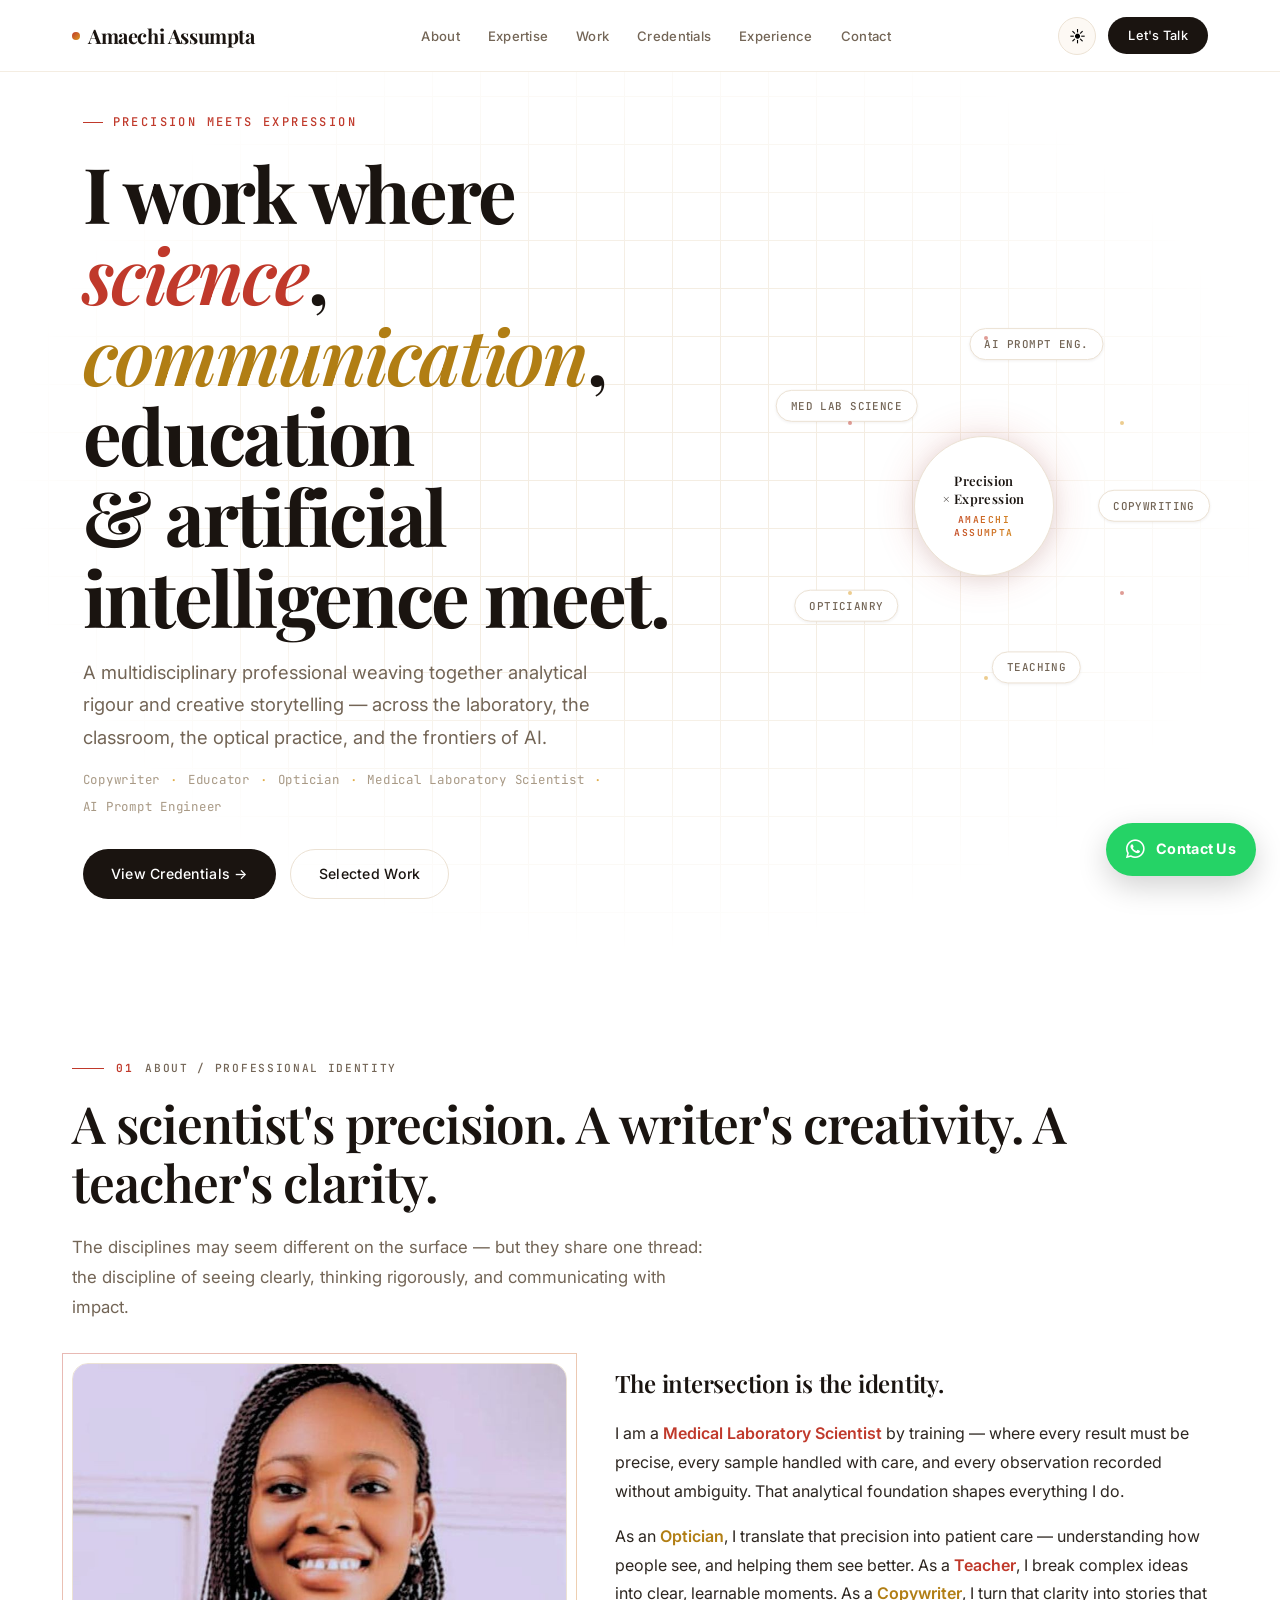
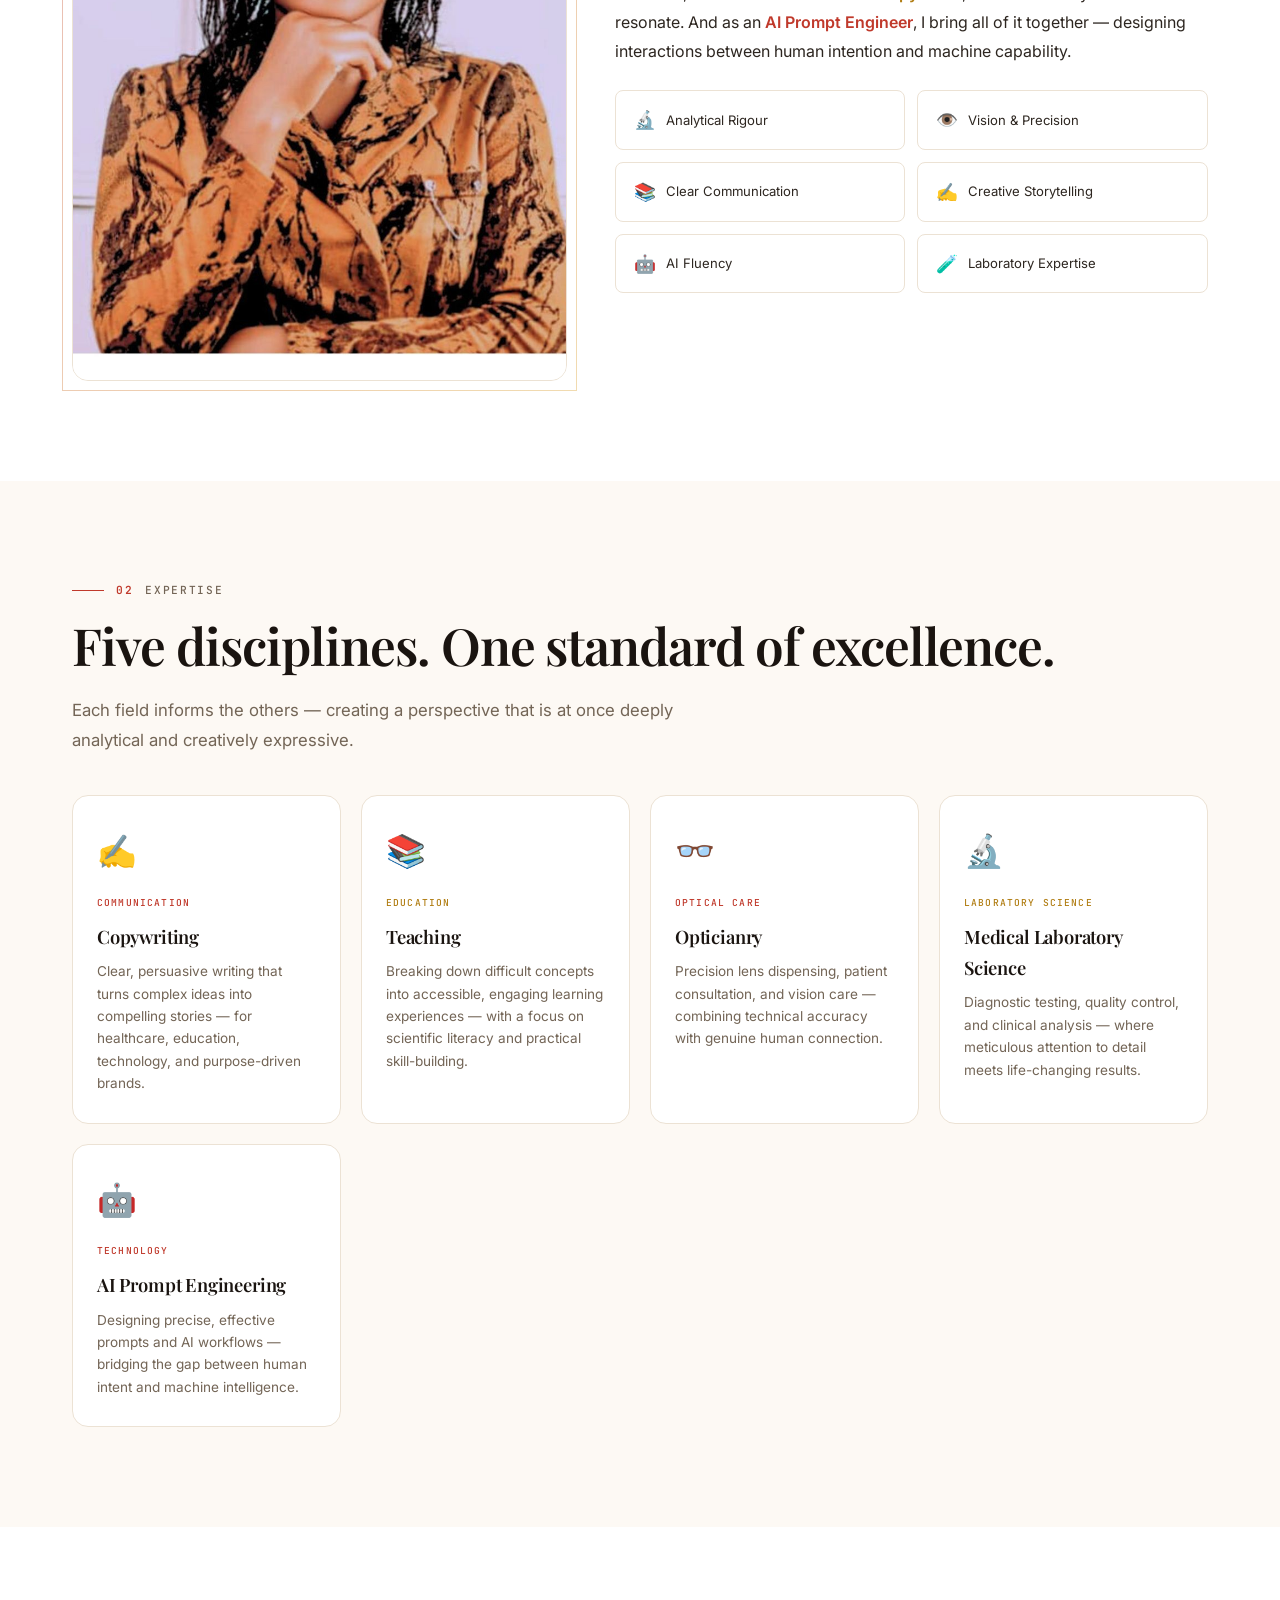
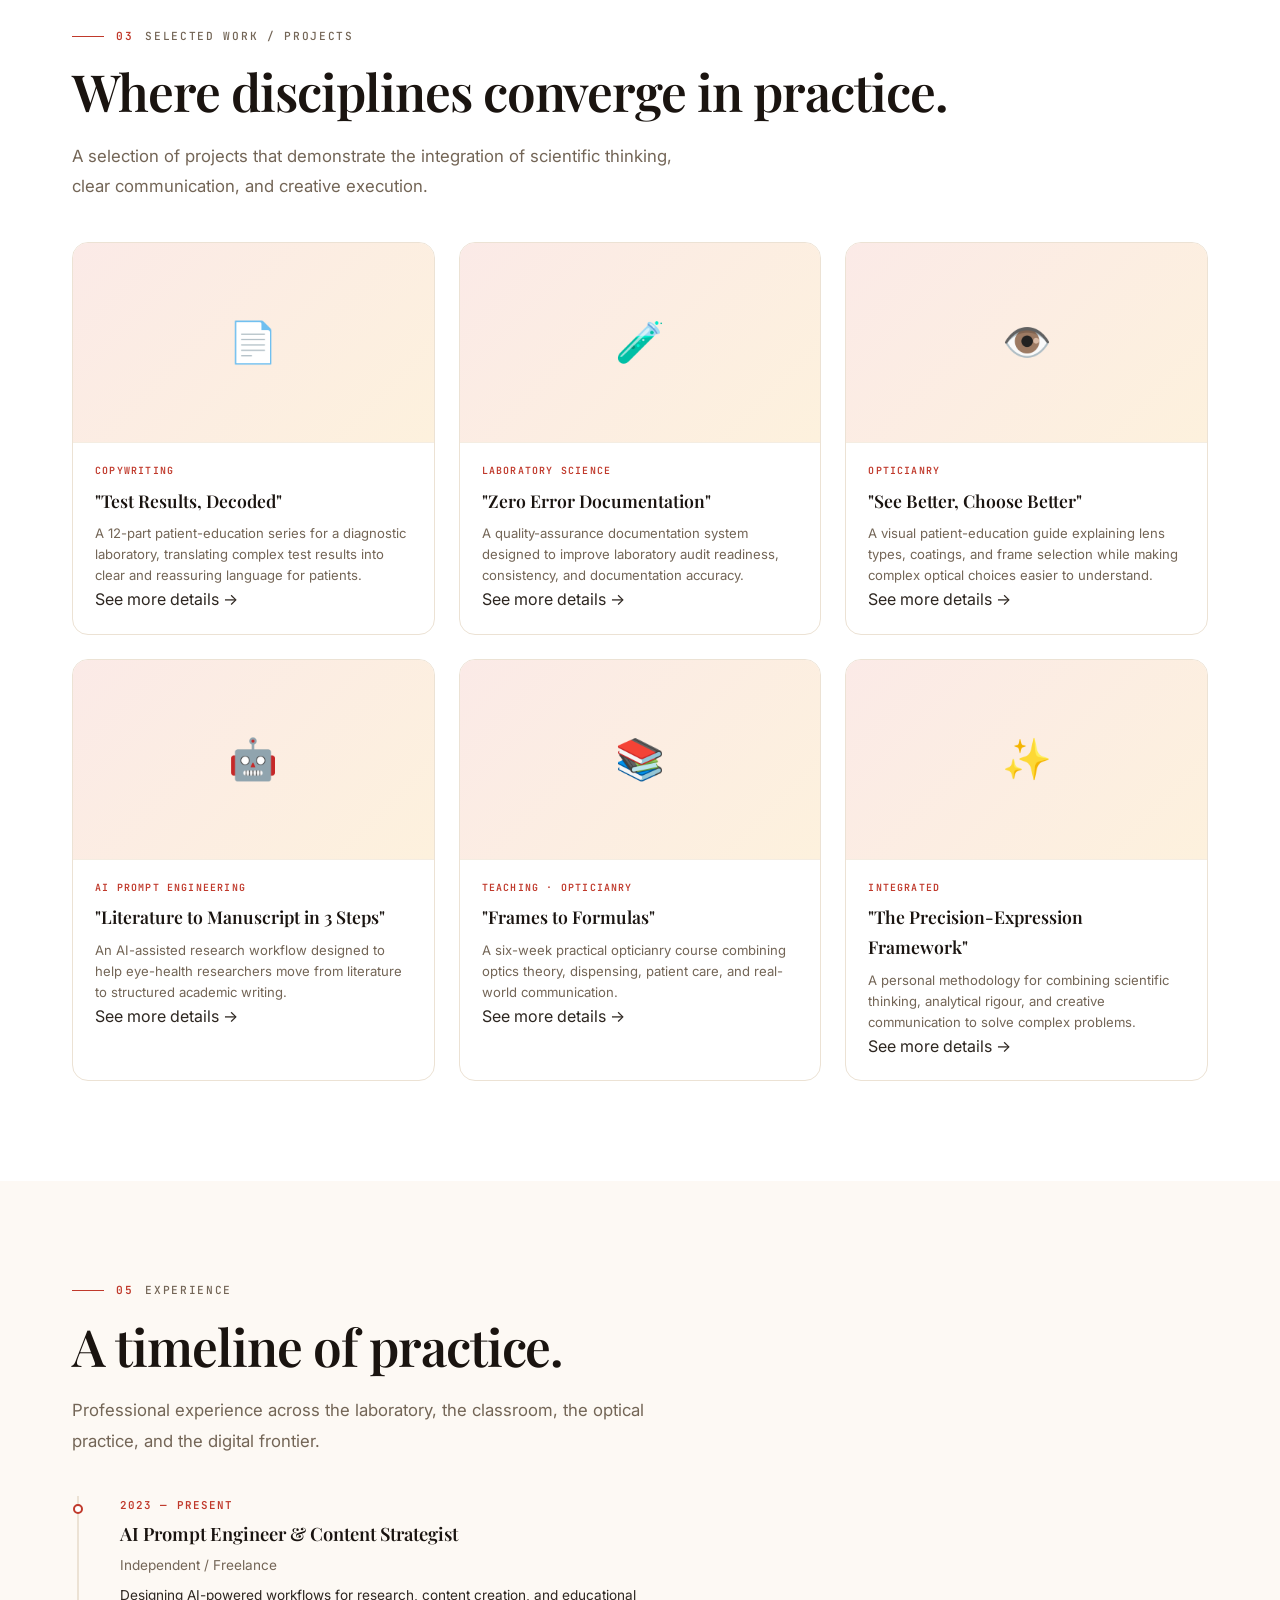
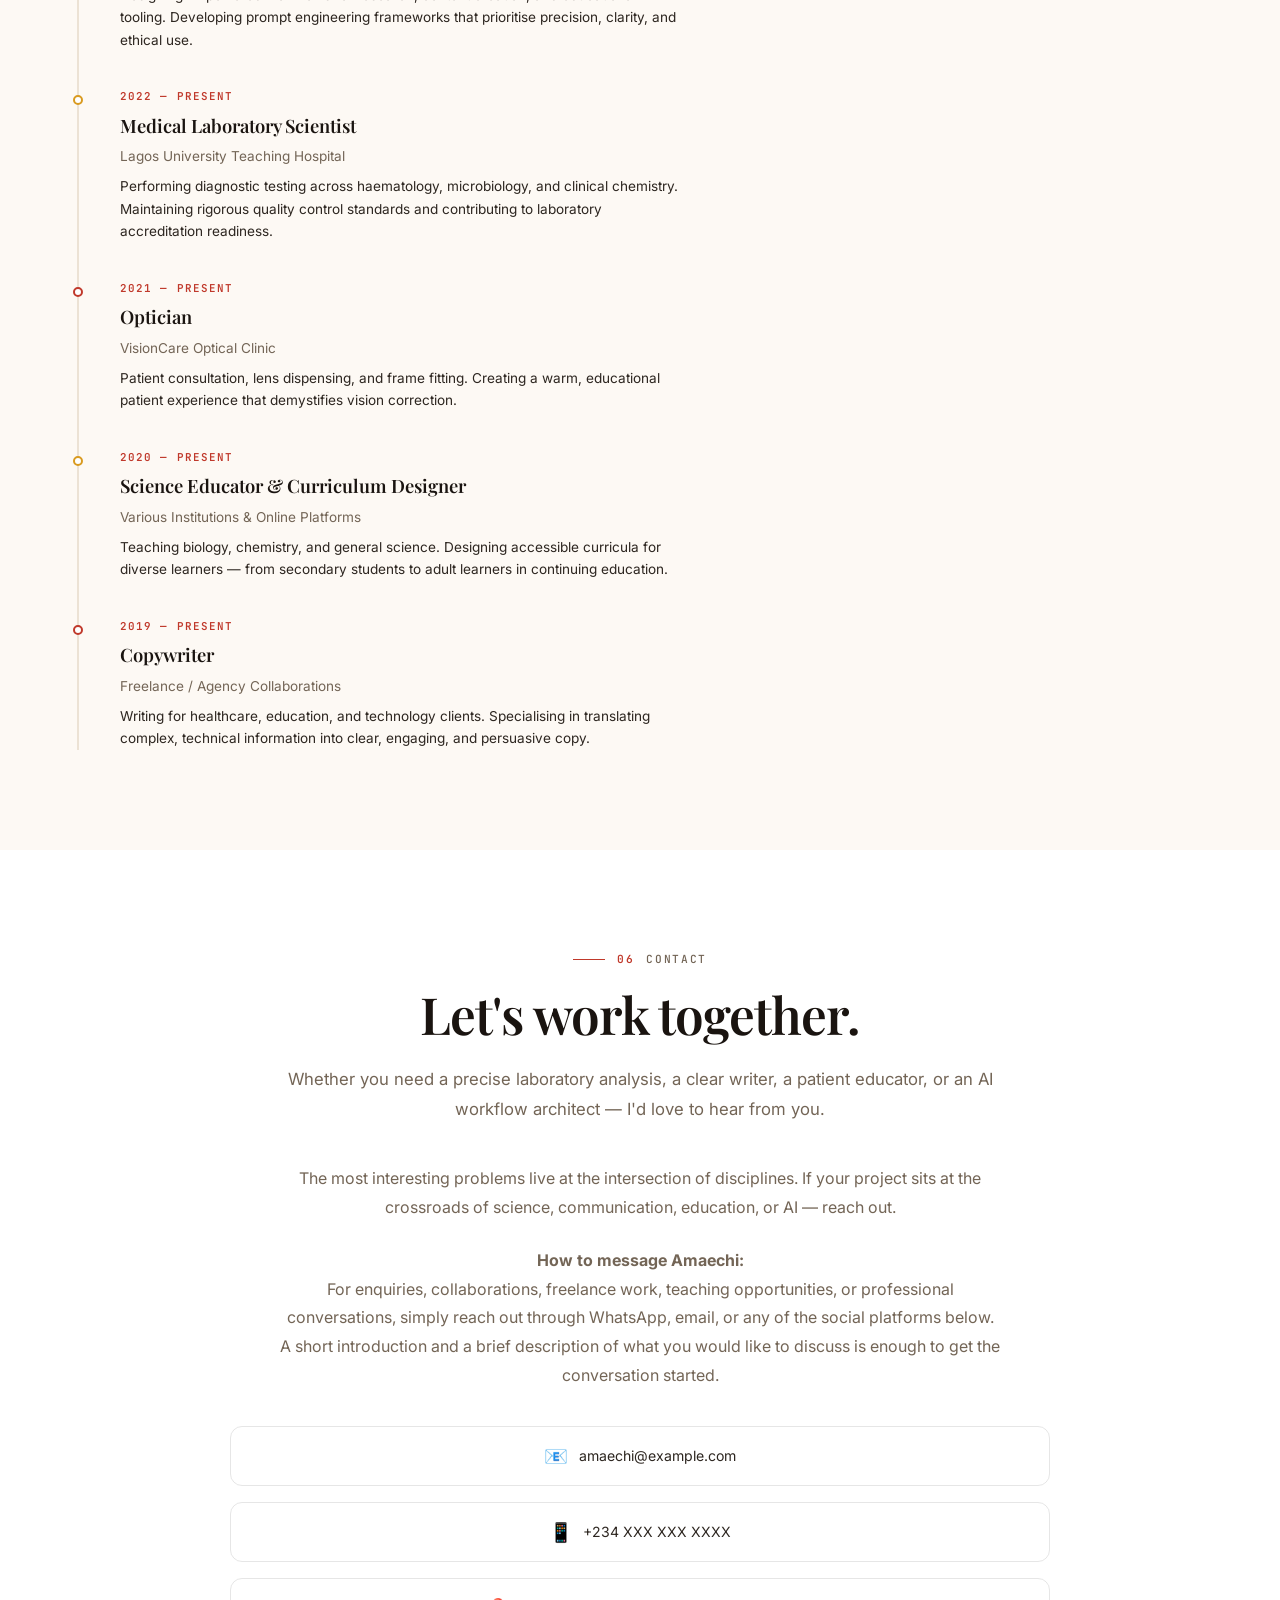
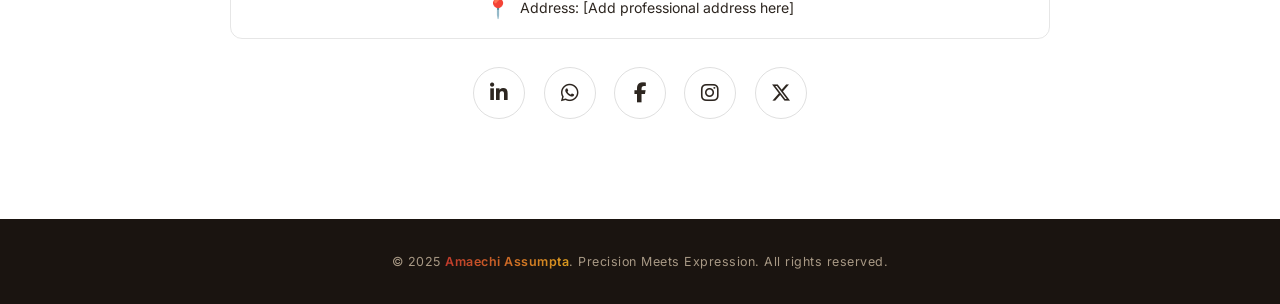
==== index.html @ 1e81d40c "Edited comit" ====
<!DOCTYPE html>
<html lang="en">

<head>
    <meta charset="UTF-8" />
    <meta name="viewport" content="width=device-width, initial-scale=1.0" />
    <title>Amaechi Assumpta — Precision Meets Expression</title>
    <meta name="description"
        content="Portfolio of Amaechi Assumpta — Copywriter, Educator, Optician, Medical Laboratory Scientist, and AI Prompt Engineer." />
    <meta name="theme-color" content="#C0392B" />

    <!-- Open Graph -->
    <meta property="og:title" content="Amaechi Assumpta — Precision Meets Expression" />
    <meta property="og:description"
        content="Copywriter · Educator · Optician · Medical Laboratory Scientist · AI Prompt Engineer" />
    <meta property="og:type" content="website" />

    <link rel="icon" href="assets/icons/favicon.svg" type="image/svg+xml" />

    <!-- Google Fonts -->
    <link rel="preconnect" href="https://fonts.googleapis.com" />
    <link rel="preconnect" href="https://fonts.gstatic.com" crossorigin />
    <link
        href="https://fonts.googleapis.com/css2?family=Playfair+Display:ital,wght@0,400;0,600;0,700;1,400;1,600&family=Inter:wght@300;400;500;600;700&family=JetBrains+Mono:wght@400;500;600&display=swap"
        rel="stylesheet" />

    <!-- Font Awesome — Social Media Icons -->
    <link rel="stylesheet" href="https://cdnjs.cloudflare.com/ajax/libs/font-awesome/6.5.2/css/all.min.css" />

    <!-- Styles -->
    <link rel="stylesheet" href="css/style.css" />
    <link rel="stylesheet" href="css/responsive.css" />
    <link rel="stylesheet" href="css/animation.css" />
    <link rel="stylesheet" href="css/contact.css" />

    <!-- Inline theme-init script: runs before paint to avoid flash of wrong theme -->
    <script>
        (function () {
            const stored = localStorage.getItem('theme');
            const systemDark = window.matchMedia('(prefers-color-scheme: dark)').matches;
            const theme = stored || (systemDark ? 'dark' : 'light');
            document.documentElement.setAttribute('data-theme', theme);
        })();
    </script>
</head>

<body>

    <!-- ==========================================
    NAVIGATION
    ========================================== -->
    <nav class="nav" id="navbar" role="navigation" aria-label="Main navigation">
        <div class="nav-inner">
            <a href="#home" class="nav-logo">
                <span class="logo-dot"></span>
                Amaechi Assumpta
            </a>
            <ul class="nav-links" id="navLinks">
                <li><a href="#about">About</a></li>
                <li><a href="#expertise">Expertise</a></li>
                <li><a href="#work">Work</a></li>
                <li><a href="#credentials">Credentials</a></li>
                <li><a href="#experience">Experience</a></li>
                <li><a href="#contact">Contact</a></li>
            </ul>

            <div class="nav-right">
                <button class="theme-toggle" id="themeToggle" aria-label="Toggle light/dark theme" title="Toggle theme">
                    <span class="theme-icon theme-icon-sun">☀️</span>
                    <span class="theme-icon theme-icon-moon">🌙</span>
                </button>
                <a href="#contact" class="nav-cta">Let's Talk</a>
                <button class="nav-toggle" id="navToggle" aria-label="Toggle navigation menu">
                    <span></span><span></span><span></span>
                </button>
            </div>
        </div>
    </nav>

    <!-- ==========================================
    HERO — Orbital Identity
    ========================================== -->
    <header class="hero" id="home">
        <div class="container">
            <div class="hero-inner">
                <div class="hero-text">
                    <div class="hero-tag">Precision Meets Expression</div>
                    <h1 class="hero-title">
                        I work where <span class="em em-red">science</span>,<br />
                        <span class="em em-gold">communication</span>, education<br />
                        &amp; artificial intelligence meet.
                    </h1>
                    <p class="hero-subtitle">
                        A multidisciplinary professional weaving together analytical rigour
                        and creative storytelling — across the laboratory, the classroom,
                        the optical practice, and the frontiers of AI.
                    </p>
                    <div class="hero-disciplines-line">
                        Copywriter <span class="sep">·</span>
                        Educator <span class="sep">·</span>
                        Optician <span class="sep">·</span>
                        Medical Laboratory Scientist <span class="sep">·</span>
                        AI Prompt Engineer
                    </div>
                    <div class="hero-buttons">
                        <a href="#credentials" class="btn btn-primary">View Credentials →</a>
                        <a href="#work" class="btn btn-secondary">Selected Work</a>
                    </div>
                </div>

                <!-- Orbital Animation -->
                <div class="hero-orbital" aria-hidden="true">
                    <div class="orbital-container">
                        <div class="orbital-center">
                            <div>
                                Precision<br />× Expression
                                <small>Amaechi Assumpta</small>
                            </div>
                        </div>

                        <div class="orbital-ring">
                            <span class="orbital-item" data-angle="0">Copywriting</span>
                            <span class="orbital-item" data-angle="72">Teaching</span>
                            <span class="orbital-item" data-angle="144">Opticianry</span>
                            <span class="orbital-item" data-angle="216">Med Lab Science</span>
                            <span class="orbital-item" data-angle="288">AI Prompt Eng.</span>
                        </div>

                        <div class="orbital-dots">
                            <span class="orbital-dot" style="top: 0%; left: 50%;"></span>
                            <span class="orbital-dot dot-gold"
                                style="top: 25%; left: 90%; animation-delay: 0.5s;"></span>
                            <span class="orbital-dot" style="top: 75%; left: 90%; animation-delay: 1s;"></span>
                            <span class="orbital-dot dot-gold"
                                style="top: 100%; left: 50%; animation-delay: 1.5s;"></span>
                            <span class="orbital-dot" style="top: 25%; left: 10%; animation-delay: 2s;"></span>
                            <span class="orbital-dot dot-gold"
                                style="top: 75%; left: 10%; animation-delay: 2.5s;"></span>
                        </div>
                    </div>
                </div>
            </div>
        </div>
    </header>

    <!-- ==========================================
    ABOUT
    ========================================== -->
    <section id="about">
        <div class="container">
            <div class="section-label reveal"><span>01</span> About / Professional Identity</div>
            <h2 class="section-title reveal">A scientist's precision. A writer's creativity. A teacher's clarity.</h2>
            <p class="section-subtitle reveal">
                The disciplines may seem different on the surface — but they share one thread:
                the discipline of seeing clearly, thinking rigorously, and communicating
                with impact.
            </p>

            <div class="about-grid">
                <div class="about-visual reveal">
                    <div class="accent-border"></div>
                    <div class="photo-placeholder">
                        <img src="assets/images/AAKc.jpeg" alt="Portrait of Amaechi Assumpta"
                            onerror="this.style.display='none'; this.parentElement.classList.add('no-photo');" />
                    </div>
                </div>
                <div class="about-text reveal reveal-delay-1">
                    <h3>The intersection is the identity.</h3>
                    <p>
                        I am a <span class="highlight highlight-red">Medical Laboratory Scientist</span> by training —
                        where every result must be precise, every sample handled with care,
                        and every observation recorded without ambiguity. That analytical
                        foundation shapes everything I do.
                    </p>
                    <p>
                        As an <span class="highlight highlight-gold">Optician</span>, I translate that precision into
                        patient care — understanding how people see, and helping them see better.
                        As a <span class="highlight highlight-red">Teacher</span>, I break complex ideas into
                        clear, learnable moments. As a <span class="highlight highlight-gold">Copywriter</span>,
                        I turn that clarity into stories that resonate. And as an
                        <span class="highlight highlight-red">AI Prompt Engineer</span>, I bring all of it
                        together — designing interactions between human intention and
                        machine capability.
                    </p>
                    <div class="about-traits">
                        <div class="trait"><span class="trait-icon">🔬</span> Analytical Rigour</div>
                        <div class="trait"><span class="trait-icon">👁️</span> Vision &amp; Precision</div>
                        <div class="trait"><span class="trait-icon">📚</span> Clear Communication</div>
                        <div class="trait"><span class="trait-icon">✍️</span> Creative Storytelling</div>
                        <div class="trait"><span class="trait-icon">🤖</span> AI Fluency</div>
                        <div class="trait"><span class="trait-icon">🧪</span> Laboratory Expertise</div>
                    </div>
                </div>
            </div>
        </div>
    </section>

    <!-- ==========================================
    EXPERTISE
    ========================================== -->
    <section id="expertise">
        <div class="container">
            <div class="section-label reveal"><span>02</span> Expertise</div>
            <h2 class="section-title reveal">Five disciplines. One standard of excellence.</h2>
            <p class="section-subtitle reveal">
                Each field informs the others — creating a perspective that is at once
                deeply analytical and creatively expressive.
            </p>

            <div class="expertise-grid">
                <div class="expertise-card card-accent-red reveal">
                    <span class="card-icon">✍️</span>
                    <span class="card-tag">Communication</span>
                    <h4>Copywriting</h4>
                    <p>Clear, persuasive writing that turns complex ideas into compelling stories — for healthcare,
                        education, technology, and purpose-driven brands.</p>
                </div>
                <div class="expertise-card card-accent-gold reveal reveal-delay-1">
                    <span class="card-icon">📚</span>
                    <span class="card-tag">Education</span>
                    <h4>Teaching</h4>
                    <p>Breaking down difficult concepts into accessible, engaging learning experiences — with a focus on
                        scientific literacy and practical skill-building.</p>
                </div>
                <div class="expertise-card card-accent-red reveal reveal-delay-2">
                    <span class="card-icon">👓</span>
                    <span class="card-tag">Optical Care</span>
                    <h4>Opticianry</h4>
                    <p>Precision lens dispensing, patient consultation, and vision care — combining technical accuracy
                        with genuine human connection.</p>
                </div>
                <div class="expertise-card card-accent-gold reveal reveal-delay-3">
                    <span class="card-icon">🔬</span>
                    <span class="card-tag">Laboratory Science</span>
                    <h4>Medical Laboratory Science</h4>
                    <p>Diagnostic testing, quality control, and clinical analysis — where meticulous attention to detail
                        meets life-changing results.</p>
                </div>
                <div class="expertise-card card-accent-red reveal reveal-delay-4">
                    <span class="card-icon">🤖</span>
                    <span class="card-tag">Technology</span>
                    <h4>AI Prompt Engineering</h4>
                    <p>Designing precise, effective prompts and AI workflows — bridging the gap between human intent and
                        machine intelligence.</p>
                </div>
            </div>
        </div>
    </section>
    <!-- ==========================================
     SELECTED WORK
========================================== -->
    <section id="work">
        <div class="container">

            <div class="section-label reveal">
                <span>03</span> Selected Work / Projects
            </div>

            <h2 class="section-title reveal">
                Where disciplines converge in practice.
            </h2>

            <p class="section-subtitle reveal">
                A selection of projects that demonstrate the integration of scientific
                thinking, clear communication, and creative execution.
            </p>


            <div class="work-grid">


                <!-- ==========================================
                 PROJECT 1
                 =========================================== -->
                 <div class="work-card reveal">
                    <a href="project-details.html#test-results">

                    <div class="work-image">📄</div>

                    <div class="work-body">

                        <span class="work-category">
                            Copywriting
                        </span>

                        <h4>
                            "Test Results, Decoded"
                        </h4>

                        <p>
                            A 12-part patient-education series for a diagnostic
                            laboratory, translating complex test results into
                            clear and reassuring language for patients.
                        </p>

                            See more details →
                        </div>
                    </a>
                </div>


                <!-- ==========================================
                PROJECT 2
                =========================================== -->
                <div class="work-card reveal reveal-delay-1">
                    <a href="project-details.html#zero-error">
                    <div class="work-image">🧪</div>
                    <div class="work-body">
                        <span class="work-category">
                            Laboratory Science
                        </span>
                        <h4>
                            "Zero Error Documentation"
                        </h4>
                        <p>
                            A quality-assurance documentation system designed
                            to improve laboratory audit readiness, consistency,
                            and documentation accuracy.
                        </p>
                            See more details →
                        </div>
                    </a>
                </div>
                <!-- ==========================================
                 PROJECT 3
            =========================================== -->
            <div class="work-card reveal reveal-delay-2">
                    <a href="project-details.html#see-better">
                    <div class="work-image">👁️</div>
                    <div class="work-body">
                        <span class="work-category">
                            Opticianry
                        </span>
                        <h4>
                            "See Better, Choose Better"
                        </h4>
                        <p>
                            A visual patient-education guide explaining lens
                            types, coatings, and frame selection while making
                            complex optical choices easier to understand.
                        </p>
                            See more details →
                        </div>
                    </a>
                </div>
                <!-- ==========================================
                PROJECT 4
                =========================================== -->
                <div class="work-card reveal reveal-delay-3">
                    <a href="project-details.html#literature">
                    <div class="work-image">🤖</div>
                    <div class="work-body">
                        <span class="work-category">
                            AI Prompt Engineering
                        </span>
                        <h4>
                            "Literature to Manuscript in 3 Steps"
                        </h4>
                        <p>
                            An AI-assisted research workflow designed to help
                            eye-health researchers move from literature to
                            structured academic writing.
                        </p>
                            See more details →    
                        </div>
                    </a>
                </div>
                <!-- ==========================================
                 PROJECT 5
            =========================================== -->
                <div class="work-card reveal reveal-delay-4">
                    <a href="project-details.html#frames-to-formulas">
                    <div class="work-image">📚</div>
                    <div class="work-body">
                        <span class="work-category">
                            Teaching · Opticianry
                        </span>
                        <h4>
                            "Frames to Formulas"
                        </h4>
                        <p>
                            A six-week practical opticianry course combining
                            optics theory, dispensing, patient care, and
                            real-world communication.
                        </p>
                            See more details →
                        </div>
                    </a>
                </div>
                <!-- ==========================================
                PROJECT 6
                =========================================== -->
                <div class="work-card reveal reveal-delay-4">
                    <a href="project-details.html#precision-expression">
                    <div class="work-image">✨</div>
                    <div class="work-body">
                        <span class="work-category">
                            Integrated
                        </span>
                        <h4>
                            "The Precision-Expression Framework"
                        </h4>
                        <p>
                            A personal methodology for combining scientific
                            thinking, analytical rigour, and creative
                            communication to solve complex problems.
                      
                        </p>
                            See more details →
                    </div>
                        </a>
                </div>
            </div>
        </div>
    </section>
    <!-- ==========================================
    EXPERIENCE — Timeline
    ========================================== -->
    <section id="experience">
        <div class="container">
            <div class="section-label reveal"><span>05</span> Experience</div>
            <h2 class="section-title reveal">A timeline of practice.</h2>
            <p class="section-subtitle reveal">
                Professional experience across the laboratory, the classroom, the optical
                practice, and the digital frontier.
            </p>

            <div class="timeline">
                <div class="timeline-item reveal">
                    <span class="tl-period">2023 — Present</span>
                    <h4>AI Prompt Engineer &amp; Content Strategist</h4>
                    <p class="tl-org">Independent / Freelance</p>
                    <p>Designing AI-powered workflows for research, content creation, and educational tooling.
                        Developing prompt engineering frameworks that prioritise precision, clarity, and ethical use.
                    </p>
                </div>
                <div class="timeline-item reveal reveal-delay-1">
                    <span class="tl-period">2022 — Present</span>
                    <h4>Medical Laboratory Scientist</h4>
                    <p class="tl-org">Lagos University Teaching Hospital</p>
                    <p>Performing diagnostic testing across haematology, microbiology, and clinical chemistry.
                        Maintaining rigorous quality control standards and contributing to laboratory accreditation
                        readiness.</p>
                </div>
                <div class="timeline-item reveal reveal-delay-2">
                    <span class="tl-period">2021 — Present</span>
                    <h4>Optician</h4>
                    <p class="tl-org">VisionCare Optical Clinic</p>
                    <p>Patient consultation, lens dispensing, and frame fitting. Creating a warm, educational patient
                        experience that demystifies vision correction.</p>
                </div>
                <div class="timeline-item reveal reveal-delay-3">
                    <span class="tl-period">2020 — Present</span>
                    <h4>Science Educator &amp; Curriculum Designer</h4>
                    <p class="tl-org">Various Institutions &amp; Online Platforms</p>
                    <p>Teaching biology, chemistry, and general science. Designing accessible curricula for diverse
                        learners — from secondary students to adult learners in continuing education.</p>
                </div>
                <div class="timeline-item reveal reveal-delay-4">
                    <span class="tl-period">2019 — Present</span>
                    <h4>Copywriter</h4>
                    <p class="tl-org">Freelance / Agency Collaborations</p>
                    <p>Writing for healthcare, education, and technology clients. Specialising in translating complex,
                        technical information into clear, engaging, and persuasive copy.</p>
                </div>
            </div>
        </div>
    </section>

    <!-- ==========================================
    CONTACT
    ========================================== -->
    <section id="contact">
        <div class="container">
            <div class="section-label reveal"><span>06</span> Contact</div>
            <h2 class="section-title reveal">Let's work together.</h2>
            <p class="section-subtitle reveal">
                Whether you need a precise laboratory analysis, a clear writer, a patient
                educator, or an AI workflow architect — I'd love to hear from you.
            </p>

            <div class="contact-grid">
                <div class="contact-info reveal">
                    <p>
                        The most interesting problems live at the intersection of disciplines.
                        If your project sits at the crossroads of science, communication,
                        education, or AI — reach out.
                    </p>

                    <p class="contact-message-guide">
                        <strong>How to message Amaechi:</strong><br />
                        For enquiries, collaborations, freelance work, teaching opportunities,
                        or professional conversations, simply reach out through WhatsApp,
                        email, or any of the social platforms below. A short introduction
                        and a brief description of what you would like to discuss is enough
                        to get the conversation started.
                    </p>

                    <div class="contact-methods">
                        <a class="contact-method" href="mailto:amaechi@example.com">
                            <span class="cm-icon">📧</span>
                            <span>amaechi@example.com</span>
                        </a>

                        <a class="contact-method" href="tel:+234XXXXXXXXXX">
                            <span class="cm-icon">📱</span>
                            <span>+234 XXX XXX XXXX</span>
                        </a>

                        <div class="contact-method">
                            <span class="cm-icon">📍</span>
                            <span>Address: [Add professional address here]</span>
                        </div>
                    </div>

                    <div class="social-links" aria-label="Social media links">
                        <a href="https://www.linkedin.com/in/your-linkedin-username"
                           class="social-link" target="_blank" rel="noopener noreferrer"
                           aria-label="Amaechi on LinkedIn" title="LinkedIn">
                            <i class="fa-brands fa-linkedin-in"></i>
                        </a>

                        <a href="https://wa.me/234XXXXXXXXXX"
                           class="social-link" target="_blank" rel="noopener noreferrer"
                           aria-label="Message Amaechi on WhatsApp" title="WhatsApp">
                            <i class="fa-brands fa-whatsapp"></i>
                        </a>

                        <a href="https://www.facebook.com/your-facebook-username"
                           class="social-link" target="_blank" rel="noopener noreferrer"
                           aria-label="Amaechi on Facebook" title="Facebook">
                            <i class="fa-brands fa-facebook-f"></i>
                        </a>

                        <a href="https://www.instagram.com/your-instagram-username"
                           class="social-link" target="_blank" rel="noopener noreferrer"
                           aria-label="Amaechi on Instagram" title="Instagram">
                            <i class="fa-brands fa-instagram"></i>
                        </a>

                        <a href="https://x.com/your-x-username"
                           class="social-link" target="_blank" rel="noopener noreferrer"
                           aria-label="Amaechi on X" title="X">
                            <i class="fa-brands fa-x-twitter"></i>
                        </a>
                    </div>
                </div>
            </div>
        </div>
    </section>

    <!-- ==========================================
    FOOTER
    ========================================== -->
    <footer class="footer">
        <div class="container">
            <p>© 2025 <span>Amaechi Assumpta</span>. Precision Meets Expression. All rights reserved.</p>
        </div>
    </footer>


    <!-- Fixed WhatsApp Contact Button -->
    <a href="https://wa.me/234XXXXXXXXXX"
       class="whatsapp-float"
       target="_blank"
       rel="noopener noreferrer"
       aria-label="Contact Amaechi on WhatsApp">
        <i class="fa-brands fa-whatsapp"></i>
        <span>Contact Us</span>
    </a>

    <!-- ==========================================
    CREDENTIAL MODAL
    ========================================== -->
    <div class="modal-overlay" id="credentialModal" role="dialog" aria-modal="true" aria-label="Credential viewer">
        <div class="modal">
            <button class="modal-close" id="modalClose" aria-label="Close credential viewer">✕</button>
            <div id="modalContent"></div>
        </div>
    </div>

    <!-- ==========================================
    JAVASCRIPT
    ========================================== -->
    <script src="js/navigation.js" defer></script>
    <script src="js/animation.js" defer></script>
    <script src="js/certificates.js" defer></script>
    <script src="js/main.js" defer></script>
</body>

</html>
---- css/style.css ----
/* ==========================================
   CSS VARIABLES — "Precision Meets Expression"
   Warm cream/charcoal base + terracotta red & amber gold accents
   ========================================== */
:root,
[data-theme="light"] {
    --white: #ffffff;
    --off-white: #fdf9f4;
    --charcoal: #1a1410;
    --charcoal-soft: #241d17;
    --text-body: #2d2620;
    --text-muted: #736556;
    --text-light: #a89985;

    --accent-red: #c0392b;
    --accent-red-deep: #96281f;
    --accent-red-light: #fbeae7;

    --accent-gold: #d99a1f;
    --accent-gold-deep: #b17e14;
    --accent-gold-light: #fdf1dd;

    --accent: var(--accent-red);
    --accent-deep: var(--accent-red-deep);
    --accent-light: var(--accent-red-light);
    --accent-glow: rgba(192, 57, 43, 0.18);

    --border: #ece2d4;
    --border-faint: #f4ede2;
    --glass-bg: rgba(255, 255, 255, 0.82);
    --glass-border: rgba(255, 255, 255, 0.5);

    --shadow-sm: 0 1px 3px rgba(26, 20, 16, 0.06);
    --shadow-md: 0 4px 20px rgba(26, 20, 16, 0.08);
    --shadow-lg: 0 12px 40px rgba(26, 20, 16, 0.14);
    --shadow-glow: 0 0 40px var(--accent-glow);

    --radius-sm: 8px;
    --radius-md: 16px;
    --radius-lg: 24px;

    --font-heading: 'Playfair Display', Georgia, serif;
    --font-body: 'Inter', -apple-system, BlinkMacSystemFont, sans-serif;
    --font-mono: 'JetBrains Mono', 'Courier New', monospace;

    --transition-fast: 0.2s cubic-bezier(0.25, 0.46, 0.45, 0.94);
    --transition-med: 0.4s cubic-bezier(0.25, 0.46, 0.45, 0.94);
    --transition-slow: 0.6s cubic-bezier(0.25, 0.46, 0.45, 0.94);

    --nav-height: 72px;
    --max-width: 1200px;
    --section-pad: 100px;
}

/* Dark theme — brighter/warmer accents for contrast on dark bg */
[data-theme="dark"] {
    --white: #15110d;
    --off-white: #1c1712;
    --charcoal: #f5efe4;
    --charcoal-soft: #efe7d8;
    --text-body: #dcd2c3;
    --text-muted: #a89a86;
    --text-light: #7d7161;

    --accent-red: #e8604c;
    --accent-red-deep: #ff7b63;
    --accent-red-light: #3a1f19;

    --accent-gold: #f0b429;
    --accent-gold-deep: #ffc94d;
    --accent-gold-light: #362a12;

    --accent: var(--accent-red);
    --accent-deep: var(--accent-red-deep);
    --accent-light: var(--accent-red-light);
    --accent-glow: rgba(232, 96, 76, 0.25);

    --border: #332920;
    --border-faint: #251f18;
    --glass-bg: rgba(21, 17, 13, 0.82);
    --glass-border: rgba(255, 255, 255, 0.08);

    --shadow-sm: 0 1px 3px rgba(0, 0, 0, 0.3);
    --shadow-md: 0 4px 20px rgba(0, 0, 0, 0.4);
    --shadow-lg: 0 12px 40px rgba(0, 0, 0, 0.5);
}

/* ==========================================
   RESET & BASE
   ========================================== */
*, *::before, *::after { margin: 0; padding: 0; box-sizing: border-box; }

html {
    scroll-behavior: smooth;
    scroll-padding-top: var(--nav-height);
    -webkit-font-smoothing: antialiased;
    -moz-osx-font-smoothing: grayscale;
    font-size: 16px;
}

body {
    font-family: var(--font-body);
    font-weight: 400;
    color: var(--text-body);
    background: var(--white);
    line-height: 1.7;
    overflow-x: hidden;
    min-height: 100vh;
    transition: background-color var(--transition-med), color var(--transition-med);
}

::selection { background: var(--accent); color: var(--white); }
a { text-decoration: none; color: inherit; }
button { font-family: inherit; cursor: pointer; border: none; background: none; font-size: inherit; }
img { max-width: 100%; display: block; }

.container { max-width: var(--max-width); margin: 0 auto; padding: 0 32px; }

.section-label {
    font-family: var(--font-mono);
    font-size: 0.7rem;
    font-weight: 500;
    letter-spacing: 0.15em;
    text-transform: uppercase;
    color: var(--text-muted);
    display: flex;
    align-items: center;
    gap: 12px;
    margin-bottom: 16px;
}
.section-label::before {
    content: '';
    display: inline-block;
    width: 32px;
    height: 1px;
    background: var(--accent);
}
.section-label span { color: var(--accent); font-weight: 600; }

.section-title {
    font-family: var(--font-heading);
    font-size: clamp(2rem, 4.5vw, 3.2rem);
    font-weight: 600;
    line-height: 1.15;
    color: var(--charcoal);
    letter-spacing: -0.02em;
    margin-bottom: 20px;
}

.section-subtitle {
    font-size: 1.05rem;
    color: var(--text-muted);
    max-width: 640px;
    line-height: 1.8;
}

/* ==========================================
   NAVIGATION
   ========================================== */
.nav {
    position: fixed;
    top: 0; left: 0; right: 0;
    z-index: 1000;
    background: var(--glass-bg);
    backdrop-filter: blur(20px);
    -webkit-backdrop-filter: blur(20px);
    border-bottom: 1px solid var(--border-faint);
    height: var(--nav-height);
    transition: var(--transition-med);
}
.nav.scrolled { box-shadow: var(--shadow-sm); }

.nav-inner {
    max-width: var(--max-width);
    margin: 0 auto;
    padding: 0 32px;
    height: 100%;
    display: flex;
    align-items: center;
    justify-content: space-between;
    gap: 16px;
}

.nav-logo {
    font-family: var(--font-heading);
    font-weight: 700;
    font-size: 1.25rem;
    color: var(--charcoal);
    letter-spacing: -0.02em;
    display: flex;
    align-items: center;
    gap: 8px;
}
.nav-logo .logo-dot {
    width: 8px; height: 8px;
    border-radius: 50%;
    background: linear-gradient(135deg, var(--accent-red), var(--accent-gold));
    display: inline-block;
    flex-shrink: 0;
}

.nav-links { display: flex; align-items: center; gap: 28px; list-style: none; }
.nav-links a {
    font-size: 0.82rem;
    font-weight: 500;
    color: var(--text-muted);
    transition: var(--transition-fast);
    letter-spacing: 0.02em;
    position: relative;
    padding: 4px 0;
}
.nav-links a::after {
    content: '';
    position: absolute;
    bottom: -2px; left: 0;
    width: 0; height: 1.5px;
    background: var(--accent);
    transition: var(--transition-med);
}
.nav-links a:hover { color: var(--charcoal); }
.nav-links a:hover::after { width: 100%; }

.nav-right { display: flex; align-items: center; gap: 12px; }

.theme-toggle {
    width: 38px; height: 38px;
    border-radius: 50%;
    border: 1px solid var(--border);
    display: flex;
    align-items: center;
    justify-content: center;
    background: var(--off-white);
    transition: var(--transition-fast);
    position: relative;
    flex-shrink: 0;
}
.theme-toggle:hover { border-color: var(--accent); box-shadow: var(--shadow-sm); }
.theme-icon { position: absolute; font-size: 1rem; transition: var(--transition-med); }
.theme-icon-sun { opacity: 1; transform: scale(1) rotate(0deg); }
.theme-icon-moon { opacity: 0; transform: scale(0.5) rotate(-90deg); }
[data-theme="dark"] .theme-icon-sun { opacity: 0; transform: scale(0.5) rotate(90deg); }
[data-theme="dark"] .theme-icon-moon { opacity: 1; transform: scale(1) rotate(0deg); }

.nav-cta {
    padding: 8px 20px;
    background: var(--charcoal);
    color: var(--white);
    border-radius: 999px;
    font-size: 0.8rem;
    font-weight: 500;
    letter-spacing: 0.02em;
    transition: var(--transition-med);
}
.nav-cta:hover {
    background: var(--accent);
    transform: translateY(-1px);
    box-shadow: var(--shadow-md);
}

.nav-toggle { display: none; flex-direction: column; gap: 5px; padding: 4px; z-index: 1001; }
.nav-toggle span { display: block; width: 22px; height: 2px; background: var(--charcoal); transition: var(--transition-med); border-radius: 2px; }
.nav-toggle.active span:nth-child(1) { transform: translateY(7px) rotate(45deg); }
.nav-toggle.active span:nth-child(2) { opacity: 0; }
.nav-toggle.active span:nth-child(3) { transform: translateY(-7px) rotate(-45deg); }

/* ==========================================
   HERO
   ========================================== */
.hero {
    min-height: 100vh;
    display: flex;
    align-items: center;
    position: relative;
    padding: calc(var(--nav-height) + 40px) 0 60px;
    background: var(--white);
    overflow: hidden;
}
.hero::before {
    content: '';
    position: absolute;
    inset: 0;
    background-image:
        linear-gradient(var(--border-faint) 1px, transparent 1px),
        linear-gradient(90deg, var(--border-faint) 1px, transparent 1px);
    background-size: 48px 48px;
    mask-image: radial-gradient(ellipse at center, black 30%, transparent 70%);
    -webkit-mask-image: radial-gradient(ellipse at center, black 30%, transparent 70%);
    pointer-events: none;
    z-index: 0;
}

.hero-inner {
    position: relative;
    z-index: 1;
    display: grid;
    grid-template-columns: 1.2fr 0.8fr;
    gap: 48px;
    align-items: center;
    width: 100%;
}

.hero-text { max-width: 640px; }

.hero-tag {
    font-family: var(--font-mono);
    font-size: 0.75rem;
    letter-spacing: 0.2em;
    text-transform: uppercase;
    color: var(--accent);
    font-weight: 500;
    margin-bottom: 20px;
    display: flex;
    align-items: center;
    gap: 10px;
}
.hero-tag::before { content: ''; width: 20px; height: 1px; background: var(--accent); }

.hero-title {
    font-family: var(--font-heading);
    font-size: clamp(2.8rem, 6vw, 4.8rem);
    font-weight: 700;
    line-height: 1.05;
    letter-spacing: -0.03em;
    color: var(--charcoal);
    margin-bottom: 20px;
}
.hero-title .em { font-style: italic; font-weight: 600; }
.hero-title .em-red { color: var(--accent-red); }
.hero-title .em-gold { color: var(--accent-gold-deep); }

.hero-subtitle {
    font-size: 1.15rem;
    color: var(--text-muted);
    line-height: 1.75;
    margin-bottom: 16px;
    max-width: 540px;
}

.hero-disciplines-line {
    font-family: var(--font-mono);
    font-size: 0.78rem;
    letter-spacing: 0.06em;
    color: var(--text-light);
    margin-bottom: 32px;
    display: flex;
    flex-wrap: wrap;
    gap: 6px;
    align-items: center;
}
.hero-disciplines-line .sep { color: var(--accent-gold); opacity: 0.8; margin: 0 4px; }

.hero-buttons { display: flex; gap: 14px; flex-wrap: wrap; }
.btn {
    padding: 12px 28px;
    border-radius: 999px;
    font-size: 0.88rem;
    font-weight: 500;
    letter-spacing: 0.02em;
    transition: var(--transition-med);
    display: inline-flex;
    align-items: center;
    gap: 8px;
}
.btn-primary { background: var(--charcoal); color: var(--white); }
.btn-primary:hover { background: var(--accent); transform: translateY(-2px); box-shadow: var(--shadow-md); }
.btn-secondary { background: transparent; color: var(--charcoal); border: 1.5px solid var(--border); }
.btn-secondary:hover { border-color: var(--accent-gold); color: var(--accent-gold-deep); transform: translateY(-2px); box-shadow: var(--shadow-sm); }

/* Orbital Animation */
.hero-orbital { display: flex; align-items: center; justify-content: center; position: relative; min-height: 380px; }
.orbital-container { position: relative; width: 340px; height: 340px; display: flex; align-items: center; justify-content: center; }
.orbital-center {
    width: 140px; height: 140px;
    border-radius: 50%;
    background: var(--white);
    border: 1px solid var(--border);
    display: flex; align-items: center; justify-content: center;
    text-align: center;
    position: relative; z-index: 2;
    box-shadow: var(--shadow-md), var(--shadow-glow);
    transition: var(--transition-med);
    font-family: var(--font-heading);
    font-size: 0.82rem; font-weight: 600;
    color: var(--charcoal);
    letter-spacing: 0.03em;
    padding: 16px; line-height: 1.4;
}
.orbital-center small {
    display: block;
    font-family: var(--font-mono);
    font-size: 0.6rem;
    background: linear-gradient(90deg, var(--accent-red), var(--accent-gold));
    -webkit-background-clip: text;
    background-clip: text;
    color: transparent;
    text-transform: uppercase;
    letter-spacing: 0.15em;
    font-weight: 600;
    margin-top: 4px;
}

.orbital-ring { position: absolute; inset: 0; animation: orbitSpin 30s linear infinite; }

.orbital-item {
    position: absolute;
    top: 50%; left: 50%;
    font-family: var(--font-mono);
    font-size: 0.68rem;
    font-weight: 500;
    letter-spacing: 0.04em;
    text-transform: uppercase;
    color: var(--text-muted);
    background: var(--white);
    padding: 6px 14px;
    border-radius: 999px;
    border: 1px solid var(--border);
    white-space: nowrap;
    box-shadow: var(--shadow-sm);
    transition: var(--transition-fast);
    cursor: default;
    animation: orbitItemPulse 4s ease-in-out infinite;
}
.orbital-item:nth-child(odd):hover { background: var(--accent-red-light); border-color: var(--accent-red); color: var(--accent-red); box-shadow: var(--shadow-md); transform: translate(-50%, -50%) scale(1.05) !important; }
.orbital-item:nth-child(even):hover { background: var(--accent-gold-light); border-color: var(--accent-gold); color: var(--accent-gold-deep); box-shadow: var(--shadow-md); transform: translate(-50%, -50%) scale(1.05) !important; }

.orbital-dots { position: absolute; inset: 0; pointer-events: none; }
.orbital-dot { position: absolute; width: 4px; height: 4px; border-radius: 50%; background: var(--accent-red); opacity: 0.5; animation: dotPulse 3s ease-in-out infinite; }
.orbital-dot.dot-gold { background: var(--accent-gold); }

/* ==========================================
   SECTION BASE
   ========================================== */
section { padding: var(--section-pad) 0; position: relative; }
section:nth-of-type(even) { background: var(--off-white); }

/* ==========================================
   ABOUT
   ========================================== */
.about-grid { display: grid; grid-template-columns: 1fr 1.2fr; gap: 48px; align-items: start; margin-top: 40px; }
.about-visual { position: relative; }
.about-visual .photo-placeholder {
    width: 100%;
    aspect-ratio: 4/5;
    border-radius: var(--radius-md);
    background: linear-gradient(145deg, var(--off-white), var(--border-faint));
    border: 1px solid var(--border);
    display: flex;
    align-items: center;
    justify-content: center;
    position: relative;
    overflow: hidden;
}
.about-visual .photo-placeholder img { width: 100%; height: 100%; object-fit: cover; }
.about-visual .photo-placeholder.no-photo::before {
    content: '📷';
    font-size: 3rem;
    opacity: 0.3;
}
.about-visual .photo-placeholder.no-photo::after {
    content: 'Portrait placeholder';
    position: absolute;
    bottom: 16px; left: 50%;
    transform: translateX(-50%);
    font-family: var(--font-mono);
    font-size: 0.65rem;
    letter-spacing: 0.1em;
    color: var(--text-light);
    text-transform: uppercase;
}

.about-visual .accent-border {
    position: absolute;
    inset: -10px;
    border: 1.5px solid transparent;
    border-image: linear-gradient(135deg, var(--accent-red), var(--accent-gold)) 1;
    border-radius: calc(var(--radius-md) + 10px);
    opacity: 0.35;
    pointer-events: none;
}

.about-text h3 { font-family: var(--font-heading); font-size: 1.5rem; font-weight: 600; color: var(--charcoal); margin-bottom: 16px; letter-spacing: -0.01em; }
.about-text p { color: var(--text-body); margin-bottom: 16px; line-height: 1.8; }
.highlight { font-weight: 600; }
.highlight-red { color: var(--accent-red); }
.highlight-gold { color: var(--accent-gold-deep); }

.about-traits { display: grid; grid-template-columns: 1fr 1fr; gap: 12px; margin-top: 24px; }
.trait {
    padding: 14px 18px;
    background: var(--white);
    border: 1px solid var(--border);
    border-radius: var(--radius-sm);
    font-size: 0.82rem;
    color: var(--text-body);
    display: flex; align-items: center; gap: 10px;
    transition: var(--transition-fast);
}
.trait:hover { border-color: var(--accent-gold); box-shadow: var(--shadow-sm); }
.trait .trait-icon { font-size: 1.1rem; flex-shrink: 0; }

/* ==========================================
   EXPERTISE
   ========================================== */
.expertise-grid { display: grid; grid-template-columns: repeat(auto-fit, minmax(220px, 1fr)); gap: 20px; margin-top: 40px; }
.expertise-card {
    background: var(--white);
    border: 1px solid var(--border);
    border-radius: var(--radius-md);
    padding: 28px 24px;
    transition: var(--transition-med);
    position: relative;
    overflow: hidden;
    cursor: default;
}
.expertise-card::before {
    content: '';
    position: absolute;
    top: 0; left: 0; right: 0;
    height: 3px;
    opacity: 0;
    transition: var(--transition-med);
}
.expertise-card.card-accent-red::before { background: var(--accent-red); }
.expertise-card.card-accent-gold::before { background: var(--accent-gold); }
.expertise-card:hover { border-color: var(--accent); box-shadow: var(--shadow-md); transform: translateY(-4px); }
.expertise-card:hover::before { opacity: 1; }

.expertise-card .card-icon { font-size: 2rem; margin-bottom: 16px; display: block; }
.expertise-card h4 { font-family: var(--font-heading); font-size: 1.15rem; font-weight: 600; color: var(--charcoal); margin-bottom: 8px; letter-spacing: -0.01em; }
.expertise-card.card-accent-red .card-tag { color: var(--accent-red); }
.expertise-card.card-accent-gold .card-tag { color: var(--accent-gold-deep); }
.expertise-card .card-tag { font-family: var(--font-mono); font-size: 0.6rem; letter-spacing: 0.12em; text-transform: uppercase; font-weight: 500; margin-bottom: 10px; display: block; }
.expertise-card p { font-size: 0.85rem; color: var(--text-muted); line-height: 1.65; }

/* ==========================================
   SELECTED WORK
   ========================================== */
.work-grid { display: grid; grid-template-columns: repeat(auto-fit, minmax(300px, 1fr)); gap: 24px; margin-top: 40px; }
.work-card { background: var(--white); border: 1px solid var(--border); border-radius: var(--radius-md); overflow: hidden; transition: var(--transition-med); cursor: pointer; }
.work-card:hover { border-color: var(--accent); box-shadow: var(--shadow-md); transform: translateY(-4px); }
.work-card .work-image {
    height: 200px;
    background: linear-gradient(135deg, var(--accent-red-light), var(--accent-gold-light));
    display: flex; align-items: center; justify-content: center;
    font-size: 2.5rem;
    border-bottom: 1px solid var(--border-faint);
}
.work-card .work-body { padding: 20px 22px; }
.work-card .work-category { font-family: var(--font-mono); font-size: 0.62rem; letter-spacing: 0.12em; text-transform: uppercase; color: var(--accent-red); font-weight: 600; margin-bottom: 6px; display: block; }
.work-card h4 { font-family: var(--font-heading); font-size: 1.1rem; font-weight: 600; color: var(--charcoal); margin-bottom: 8px; }
.work-card p { font-size: 0.82rem; color: var(--text-muted); line-height: 1.6; }

/* ==========================================
   CREDENTIALS
   ========================================== */
.credentials-grid { display: grid; grid-template-columns: repeat(auto-fit, minmax(250px, 1fr)); gap: 20px; margin-top: 40px; }
.credential-card {
    background: var(--glass-bg);
    backdrop-filter: blur(10px);
    -webkit-backdrop-filter: blur(10px);
    border: 1px solid var(--glass-border);
    border-radius: var(--radius-md);
    padding: 28px 24px;
    transition: var(--transition-med);
    position: relative;
    display: flex;
    flex-direction: column;
    gap: 12px;
}
.credential-card:hover { border-color: var(--accent-gold); box-shadow: var(--shadow-md); transform: translateY(-3px); }
.credential-card .cred-icon { font-size: 1.8rem; }
.credential-card .cred-title { font-family: var(--font-heading); font-size: 1.05rem; font-weight: 600; color: var(--charcoal); letter-spacing: -0.01em; }
.credential-card .cred-institution { font-size: 0.8rem; color: var(--text-muted); }
.credential-card .cred-year { font-family: var(--font-mono); font-size: 0.68rem; color: var(--text-light); letter-spacing: 0.08em; }
.credential-card .cred-view-btn {
    margin-top: auto;
    padding: 8px 16px;
    background: var(--charcoal);
    color: var(--white);
    border-radius: 999px;
    font-size: 0.75rem; font-weight: 500;
    letter-spacing: 0.04em;
    display: inline-flex; align-items: center; gap: 6px;
    transition: var(--transition-fast);
    align-self: flex-start;
}
.credential-card .cred-view-btn:hover { background: var(--accent-red); box-shadow: var(--shadow-sm); }

/* Credential Modal */
.modal-overlay {
    position: fixed; inset: 0;
    background: rgba(20, 15, 10, 0.7);
    backdrop-filter: blur(12px);
    -webkit-backdrop-filter: blur(12px);
    z-index: 2000;
    display: flex; align-items: center; justify-content: center;
    opacity: 0; visibility: hidden;
    transition: var(--transition-med);
    padding: 24px;
}
.modal-overlay.active { opacity: 1; visibility: visible; }

.modal {
    background: var(--white);
    border-radius: var(--radius-lg);
    max-width: 560px; width: 100%;
    max-height: 85vh;
    overflow-y: auto;
    padding: 36px 32px;
    position: relative;
    box-shadow: var(--shadow-lg);
    transform: translateY(20px) scale(0.96);
    transition: var(--transition-med);
}
.modal-overlay.active .modal { transform: translateY(0) scale(1); }
.modal-close {
    position: absolute; top: 16px; right: 16px;
    width: 36px; height: 36px;
    border-radius: 50%;
    background: var(--off-white);
    display: flex; align-items: center; justify-content: center;
    font-size: 1.1rem;
    color: var(--text-muted);
    transition: var(--transition-fast);
    border: 1px solid var(--border);
}
.modal-close:hover { background: var(--accent-red); color: var(--white); border-color: var(--accent-red); }

.certificate-display {
    border: 2px solid var(--charcoal);
    border-radius: var(--radius-sm);
    padding: 32px 24px;
    text-align: center;
    background: var(--off-white);
    position: relative;
}
.certificate-display::before {
    content: '';
    position: absolute; inset: 6px;
    border: 1px solid var(--border);
    border-radius: 2px;
    pointer-events: none;
}
.certificate-display .cert-image { width: 100%; border-radius: 4px; margin-bottom: 16px; border: 1px solid var(--border); }
.certificate-display .cert-seal { font-size: 2.5rem; margin-bottom: 12px; }
.certificate-display h4 { font-family: var(--font-heading); font-size: 1.3rem; font-weight: 700; color: var(--charcoal); margin-bottom: 6px; letter-spacing: 0.02em; }
.certificate-display .cert-sub { font-size: 0.8rem; color: var(--text-muted); letter-spacing: 0.06em; text-transform: uppercase; margin-bottom: 20px; }
.certificate-display .cert-name {
    font-family: var(--font-heading);
    font-size: 1.6rem; font-style: italic; font-weight: 600;
    background: linear-gradient(90deg, var(--accent-red), var(--accent-gold-deep));
    -webkit-background-clip: text; background-clip: text; color: transparent;
    margin-bottom: 12px;
}
.certificate-display .cert-detail { font-size: 0.85rem; color: var(--text-body); max-width: 360px; margin: 0 auto 16px; line-height: 1.6; }
.certificate-display .cert-sig-line { width: 180px; height: 1px; background: var(--text-light); margin: 24px auto 6px; }
.certificate-display .cert-sig-label { font-size: 0.65rem; color: var(--text-light); letter-spacing: 0.08em; text-transform: uppercase; }

/* ==========================================
   EXPERIENCE — Timeline
   ========================================== */
.timeline { position: relative; margin-top: 40px; padding-left: 28px; }
.timeline::before { content: ''; position: absolute; left: 5px; top: 0; bottom: 0; width: 1.5px; background: var(--border); }
.timeline-item { position: relative; padding-bottom: 36px; padding-left: 20px; transition: var(--transition-med); }
.timeline-item:last-child { padding-bottom: 0; }
.timeline-item::before {
    content: '';
    position: absolute; left: -27px; top: 8px;
    width: 10px; height: 10px;
    border-radius: 50%;
    background: var(--white);
    border: 2px solid var(--accent-gold);
    transition: var(--transition-med);
}
.timeline-item:nth-child(odd)::before { border-color: var(--accent-red); }
.timeline-item:hover::before { background: var(--accent-gold); box-shadow: 0 0 0 4px var(--accent-glow); }
.timeline-item .tl-period { font-family: var(--font-mono); font-size: 0.68rem; letter-spacing: 0.1em; text-transform: uppercase; color: var(--accent-red); font-weight: 600; margin-bottom: 4px; display: block; }
.timeline-item h4 { font-family: var(--font-heading); font-size: 1.15rem; font-weight: 600; color: var(--charcoal); margin-bottom: 4px; }
.timeline-item .tl-org { font-size: 0.85rem; color: var(--text-muted); margin-bottom: 8px; }
.timeline-item p { font-size: 0.85rem; color: var(--text-body); line-height: 1.65; max-width: 560px; }

/* ==========================================
   CONTACT
   ========================================== */
.contact-grid { display: grid; grid-template-columns: 1fr 1fr; gap: 48px; margin-top: 40px; align-items: start; }
.contact-info p { color: var(--text-muted); line-height: 1.8; margin-bottom: 20px; }
.contact-methods { display: flex; flex-direction: column; gap: 12px; }
.contact-method {
    display: flex; align-items: center; gap: 12px;
    font-size: 0.88rem; color: var(--text-body);
    transition: var(--transition-fast);
    padding: 10px 14px;
    border-radius: var(--radius-sm);
    border: 1px solid transparent;
}
.contact-method:hover { border-color: var(--border); background: var(--off-white); }
.contact-method .cm-icon { font-size: 1.2rem; flex-shrink: 0; }

.contact-form { display: flex; flex-direction: column; gap: 16px; }
.contact-form input, .contact-form textarea {
    font-family: var(--font-body);
    font-size: 0.88rem;
    padding: 14px 18px;
    border: 1.5px solid var(--border);
    border-radius: var(--radius-sm);
    background: var(--white);
    color: var(--charcoal);
    transition: var(--transition-fast);
    outline: none;
    width: 100%;
}
.contact-form input:focus, .contact-form textarea:focus { border-color: var(--accent-gold); box-shadow: 0 0 0 3px var(--accent-glow); }
.contact-form textarea { min-height: 120px; resize: vertical; }
.contact-form .btn { align-self: flex-start; }
#formFeedback { font-size: 0.8rem; color: var(--accent-red); margin-top: 4px; }

/* ==========================================
   FOOTER
   ========================================== */
.footer { padding: 32px 0; background: var(--charcoal); color: var(--text-light); text-align: center; font-size: 0.78rem; letter-spacing: 0.04em; }
[data-theme="dark"] .footer { background: #0d0a07; }
.footer span { background: linear-gradient(90deg, var(--accent-red), var(--accent-gold)); -webkit-background-clip: text; background-clip: text; color: transparent; font-weight: 600; }
---- css/responsive.css ----
@media (max-width: 1024px) {
    :root { --section-pad: 72px; }
    .hero-inner { grid-template-columns: 1fr; gap: 32px; }
    .hero-orbital { min-height: 300px; }
    .orbital-container { width: 280px; height: 280px; }
    .orbital-center { width: 120px; height: 120px; font-size: 0.72rem; padding: 12px; }
    .orbital-item { font-size: 0.6rem; padding: 5px 10px; }
    .about-grid { grid-template-columns: 1fr; gap: 32px; }
    .contact-grid { grid-template-columns: 1fr; gap: 32px; }
}

@media (max-width: 768px) {
    :root { --nav-height: 64px; --section-pad: 56px; }
    .container { padding: 0 20px; }
    .nav-inner { padding: 0 20px; }
    .nav-links {
        display: none;
        position: fixed;
        top: var(--nav-height); left: 0; right: 0;
        background: var(--white);
        border-bottom: 1px solid var(--border);
        padding: 20px 24px;
        flex-direction: column;
        gap: 16px;
        box-shadow: var(--shadow-md);
    }
    .nav-links.open { display: flex; }
    .nav-toggle { display: flex; }
    .nav-cta { display: none; }

    .hero { min-height: auto; padding-top: calc(var(--nav-height) + 32px); padding-bottom: 48px; }
    .hero-title { font-size: 2.4rem; }
    .hero-orbital { min-height: 260px; }
    .orbital-container { width: 240px; height: 240px; }
    .orbital-center { width: 100px; height: 100px; font-size: 0.6rem; padding: 8px; }
    .orbital-item { font-size: 0.55rem; padding: 4px 8px; }

    .expertise-grid { grid-template-columns: 1fr 1fr; gap: 14px; }
    .credentials-grid { grid-template-columns: 1fr; }
    .about-traits { grid-template-columns: 1fr; }
    .work-grid { grid-template-columns: 1fr; }
}

@media (max-width: 480px) {
    .expertise-grid { grid-template-columns: 1fr; }
    .hero-title { font-size: 1.9rem; }
    .hero-orbital { min-height: 200px; }
    .orbital-container { width: 200px; height: 200px; }
    .orbital-center { width: 80px; height: 80px; font-size: 0.5rem; padding: 6px; }
    .orbital-item { font-size: 0.48rem; padding: 3px 6px; }
    .modal { padding: 24px 18px; margin: 12px; }
    .certificate-display { padding: 20px 14px; }
    .certificate-display .cert-name { font-size: 1.2rem; }
}
---- css/animation.css ----
/* Orbital rotation */
@keyframes orbitSpin { 0% { transform: rotate(0deg); } 100% { transform: rotate(360deg); } }
.orbital-ring:nth-child(3) { animation-duration: 38s; animation-direction: reverse; }
.orbital-ring:nth-child(4) { animation-duration: 26s; }

@keyframes orbitItemPulse { 0%, 100% { opacity: 0.85; } 50% { opacity: 1; } }

@keyframes dotPulse {
    0%, 100% { opacity: 0.3; transform: scale(1); }
    50% { opacity: 0.8; transform: scale(1.5); }
}

/* Scroll reveal */
.reveal {
    opacity: 0;
    transform: translateY(28px);
    transition: opacity 0.7s cubic-bezier(0.25, 0.46, 0.45, 0.94),
                transform 0.7s cubic-bezier(0.25, 0.46, 0.45, 0.94);
}
.reveal.visible { opacity: 1; transform: translateY(0); }
.reveal-delay-1 { transition-delay: 0.1s; }
.reveal-delay-2 { transition-delay: 0.2s; }
.reveal-delay-3 { transition-delay: 0.3s; }
.reveal-delay-4 { transition-delay: 0.4s; }

/* Respect reduced motion */
@media (prefers-reduced-motion: reduce) {
    .orbital-ring, .orbital-item, .orbital-dot { animation: none !important; }
    .reveal { transition: opacity 0.3s ease; transform: none; }
    html { scroll-behavior: auto; }
    * { transition-duration: 0.01ms !important; }
}
---- css/contact.css ----
/* ==========================================
   CONTACT SECTION
   ========================================== */

#contact {
    text-align: center;
}

#contact .section-label {
    justify-content: center;
}

#contact .section-subtitle {
    max-width: 720px;
    margin-left: auto;
    margin-right: auto;
}

.contact-grid {
    display: flex;
    justify-content: center;
    width: 100%;
}

.contact-info {
    width: 100%;
    max-width: 820px;
    margin: 0 auto;
    text-align: center;
}

.contact-info > p {
    max-width: 720px;
    margin-left: auto;
    margin-right: auto;
}

.contact-message-guide {
    margin-top: 1.5rem;
    line-height: 1.8;
}

/* Contact details */

.contact-methods {
    display: flex;
    flex-wrap: wrap;
    justify-content: center;
    align-items: stretch;
    gap: 1rem;
    margin: 2.25rem auto 1.75rem;
}

.contact-method {
    display: inline-flex;
    align-items: center;
    justify-content: center;
    gap: 0.65rem;
    min-height: 54px;
    padding: 0.8rem 1.15rem;
    border: 1px solid rgba(128, 128, 128, 0.2);
    border-radius: 12px;
    text-decoration: none;
    transition: transform 0.25s ease, border-color 0.25s ease,
        background-color 0.25s ease;
}

.contact-method:hover {
    transform: translateY(-3px);
}

.cm-icon {
    display: inline-flex;
    align-items: center;
    justify-content: center;
    font-size: 1.1rem;
}

/* Social media icons */

.social-links {
    display: flex;
    justify-content: center;
    align-items: center;

    /* This creates the space between the icons */
    gap: 1.15rem;

    margin-top: 1.75rem;
}

.social-link {
    width: 52px;
    height: 52px;
    display: inline-flex;
    align-items: center;
    justify-content: center;

    border: 1px solid rgba(128, 128, 128, 0.25);
    border-radius: 50%;

    font-size: 1.25rem;
    text-decoration: none;

    transition: transform 0.25s ease, background-color 0.25s ease,
        color 0.25s ease, border-color 0.25s ease;
}

.social-link:hover {
    transform: translateY(-5px);
    border-color: currentColor;
}

/* Fixed WhatsApp button */

.whatsapp-float {
    position: fixed;
    right: 24px;
    bottom: 24px;
    z-index: 1000;

    display: inline-flex;
    align-items: center;
    gap: 0.65rem;

    padding: 0.9rem 1.25rem;
    border-radius: 999px;

    background: #25D366;
    color: #fff;

    font-size: 0.9rem;
    font-weight: 700;
    letter-spacing: 0.02em;
    text-decoration: none;

    box-shadow: 0 10px 30px rgba(0, 0, 0, 0.18);

    transition: transform 0.25s ease, box-shadow 0.25s ease;
}

.whatsapp-float i {
    font-size: 1.35rem;
}

.whatsapp-float:hover {
    color: #fff;
    transform: translateY(-4px) scale(1.03);
    box-shadow: 0 14px 35px rgba(0, 0, 0, 0.24);
}

/* Mobile */

@media (max-width: 600px) {
    .contact-methods {
        flex-direction: column;
        align-items: stretch;
    }

    .contact-method {
        width: 100%;
    }

    .social-links {
        gap: 0.85rem;
    }

    .social-link {
        width: 46px;
        height: 46px;
        font-size: 1.1rem;
    }

    .whatsapp-float {
        right: 16px;
        bottom: 16px;
        padding: 0.85rem 1rem;
    }

    .whatsapp-float span {
        display: none;
    }

    .whatsapp-float i {
        font-size: 1.5rem;
    }
}
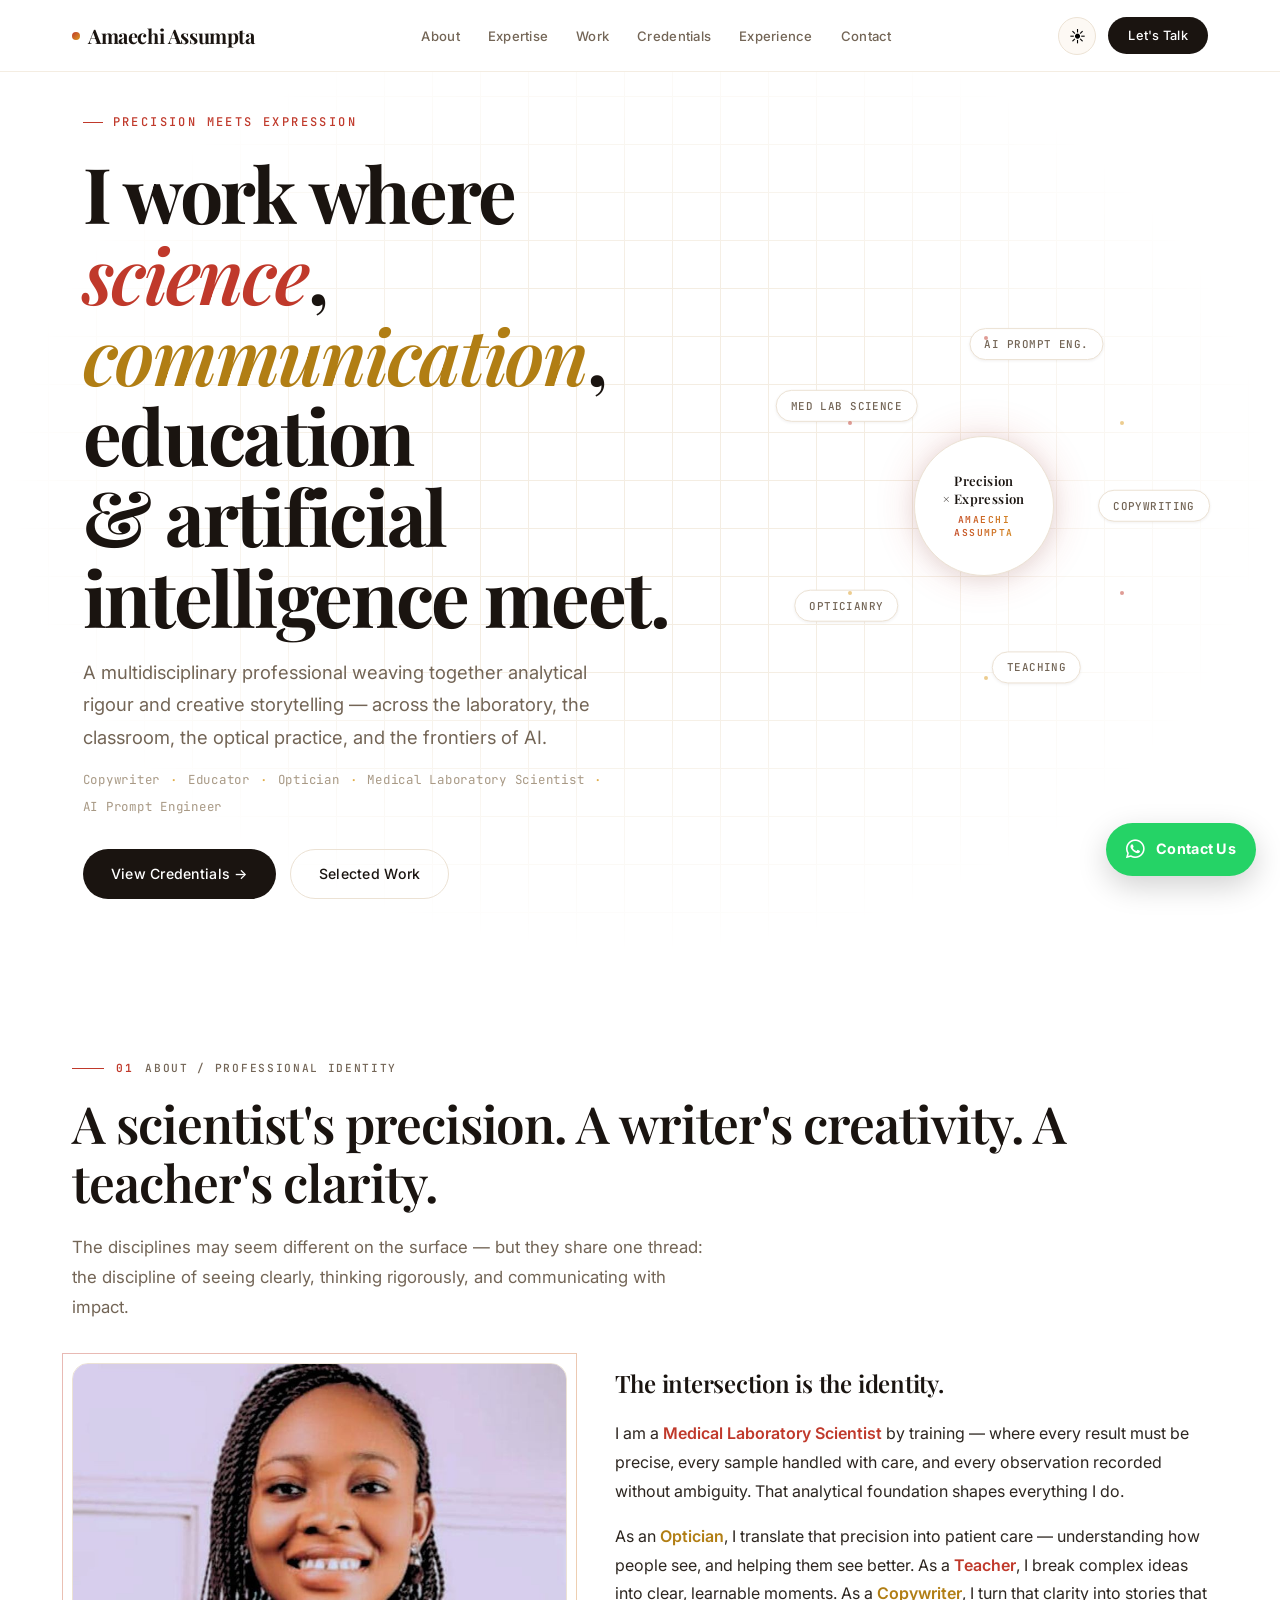
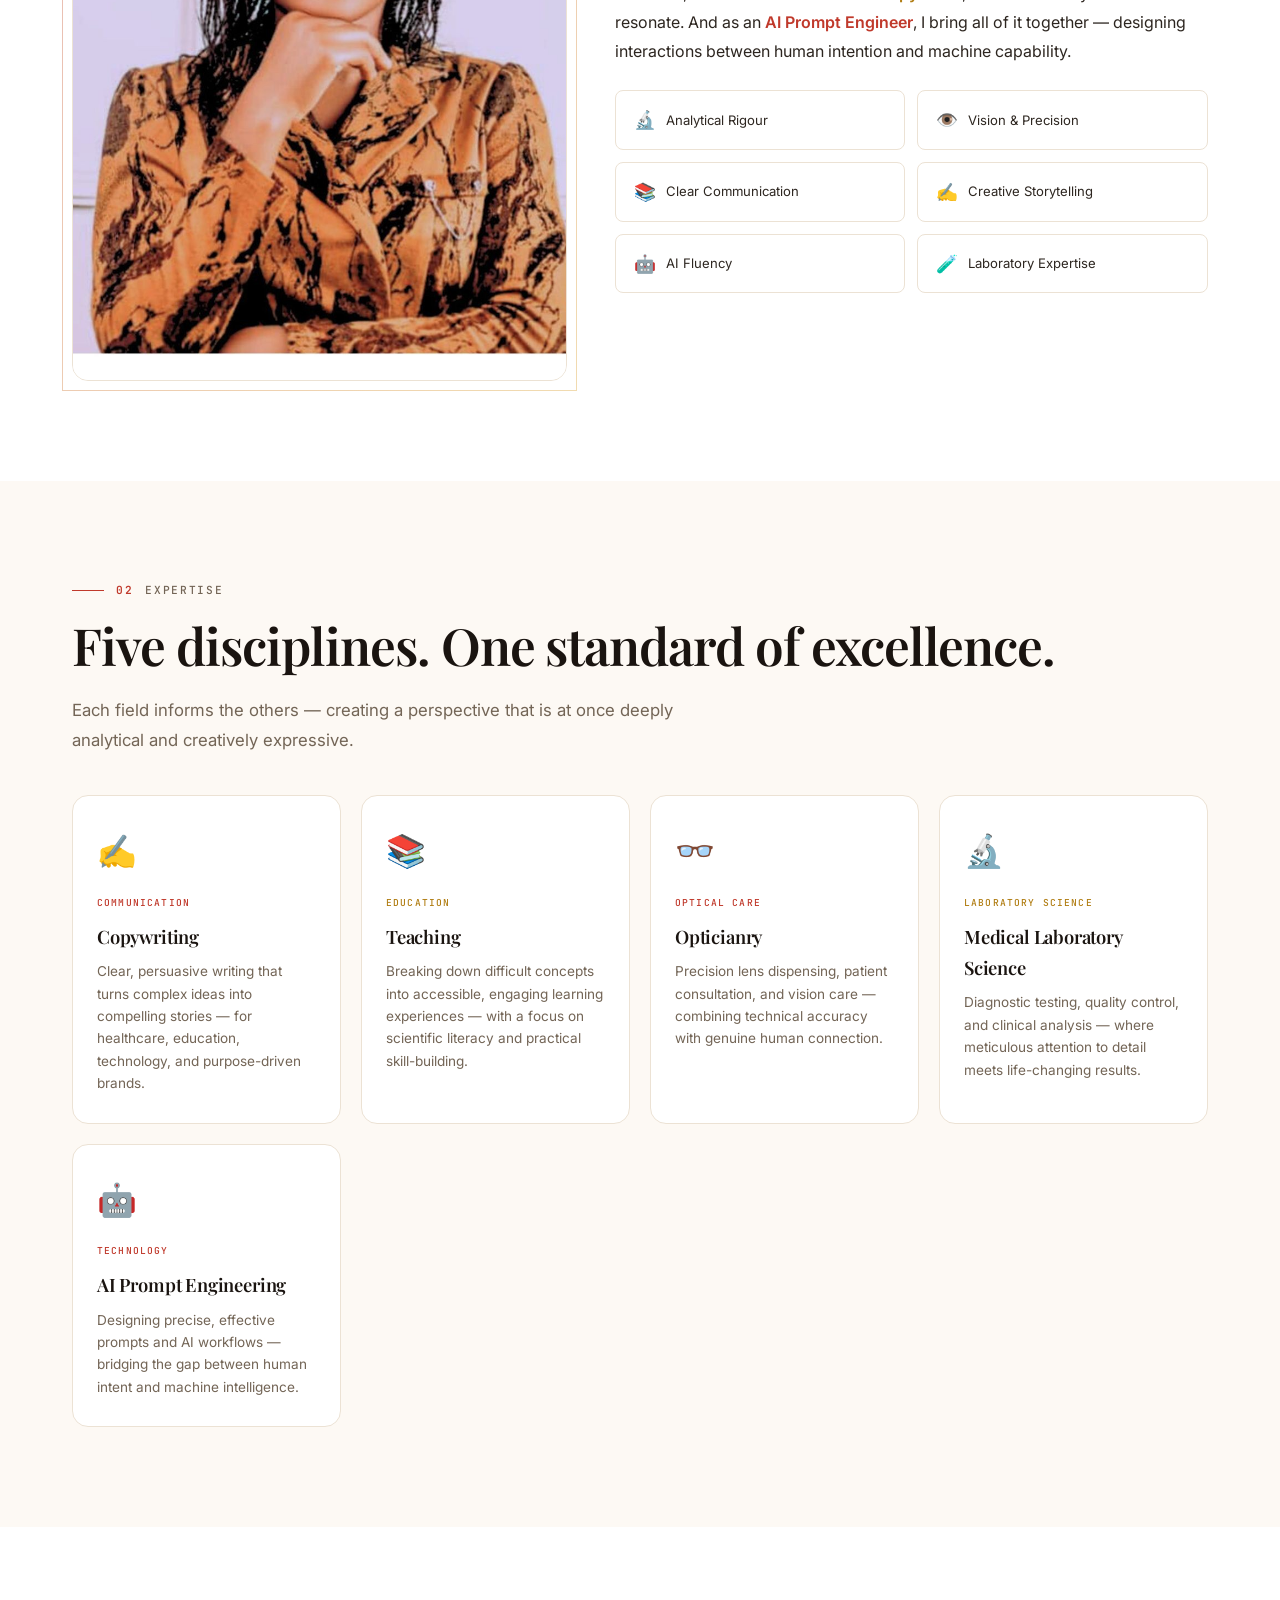
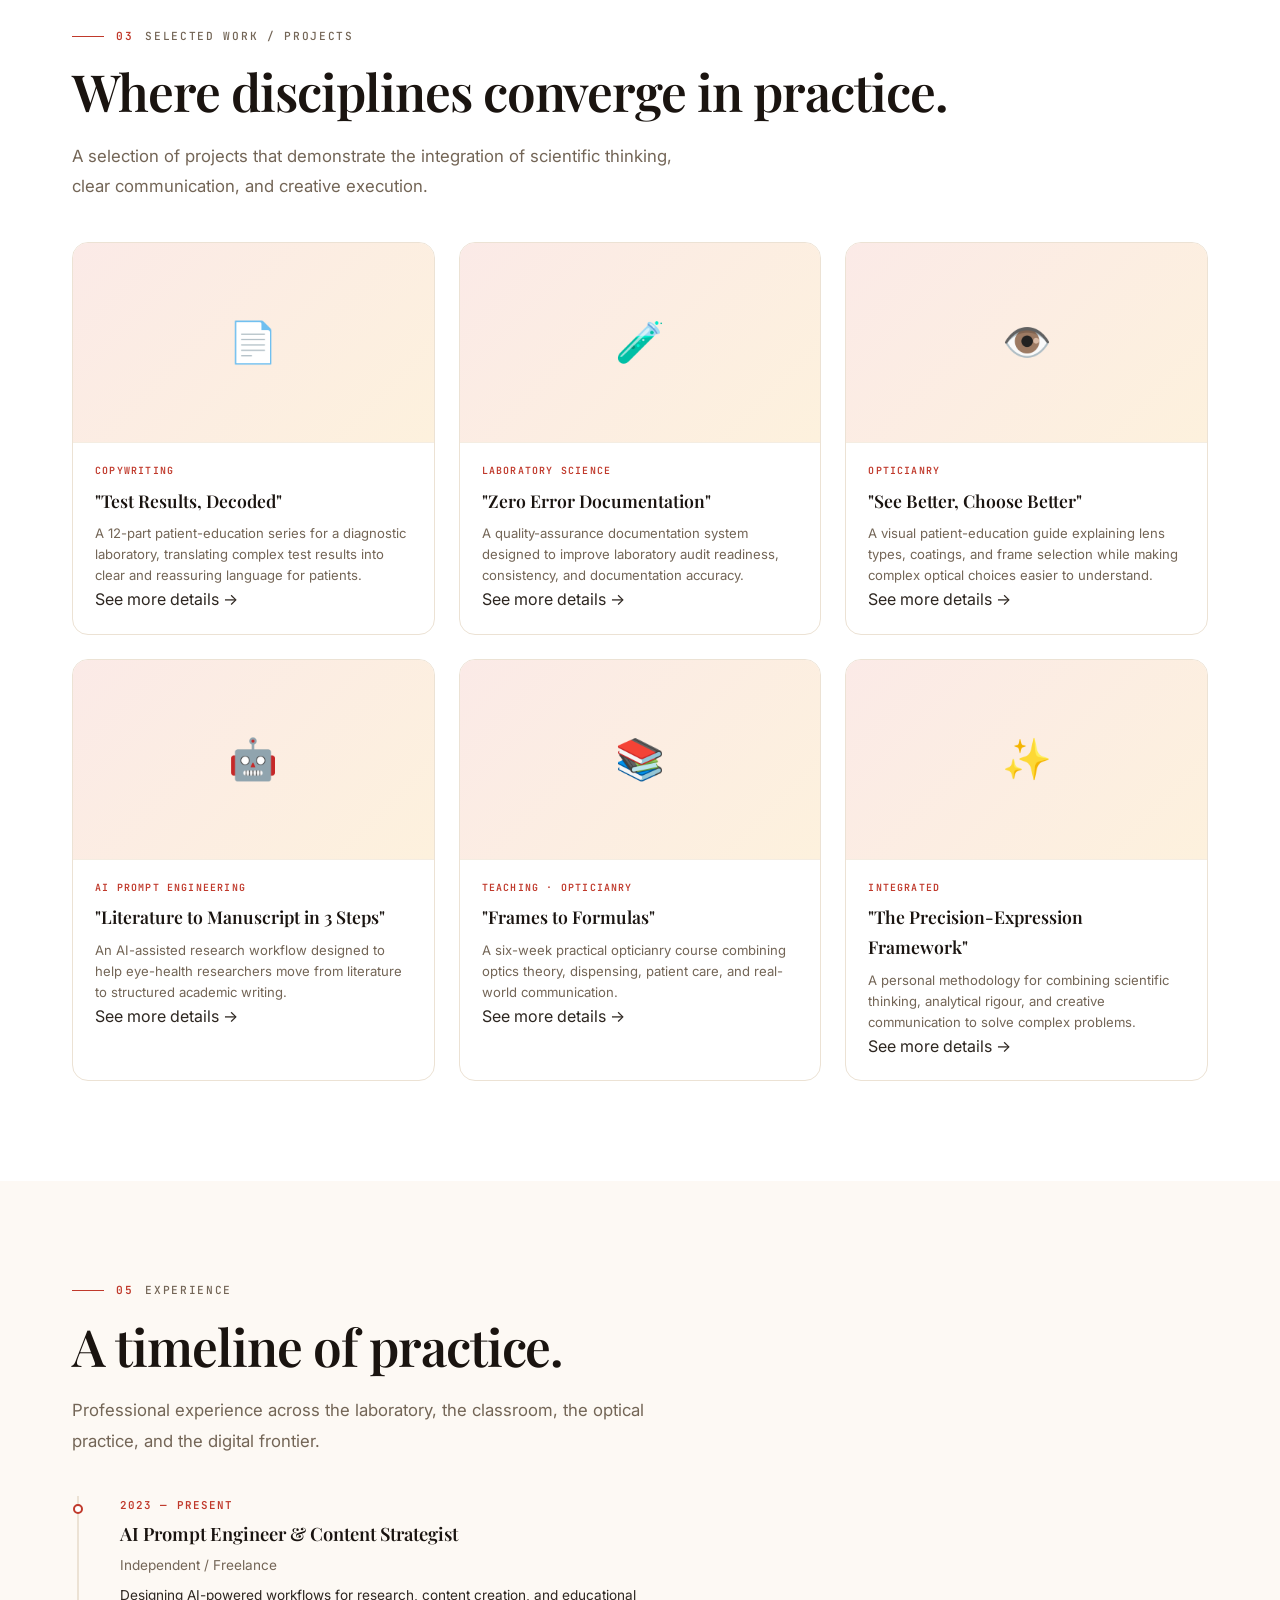
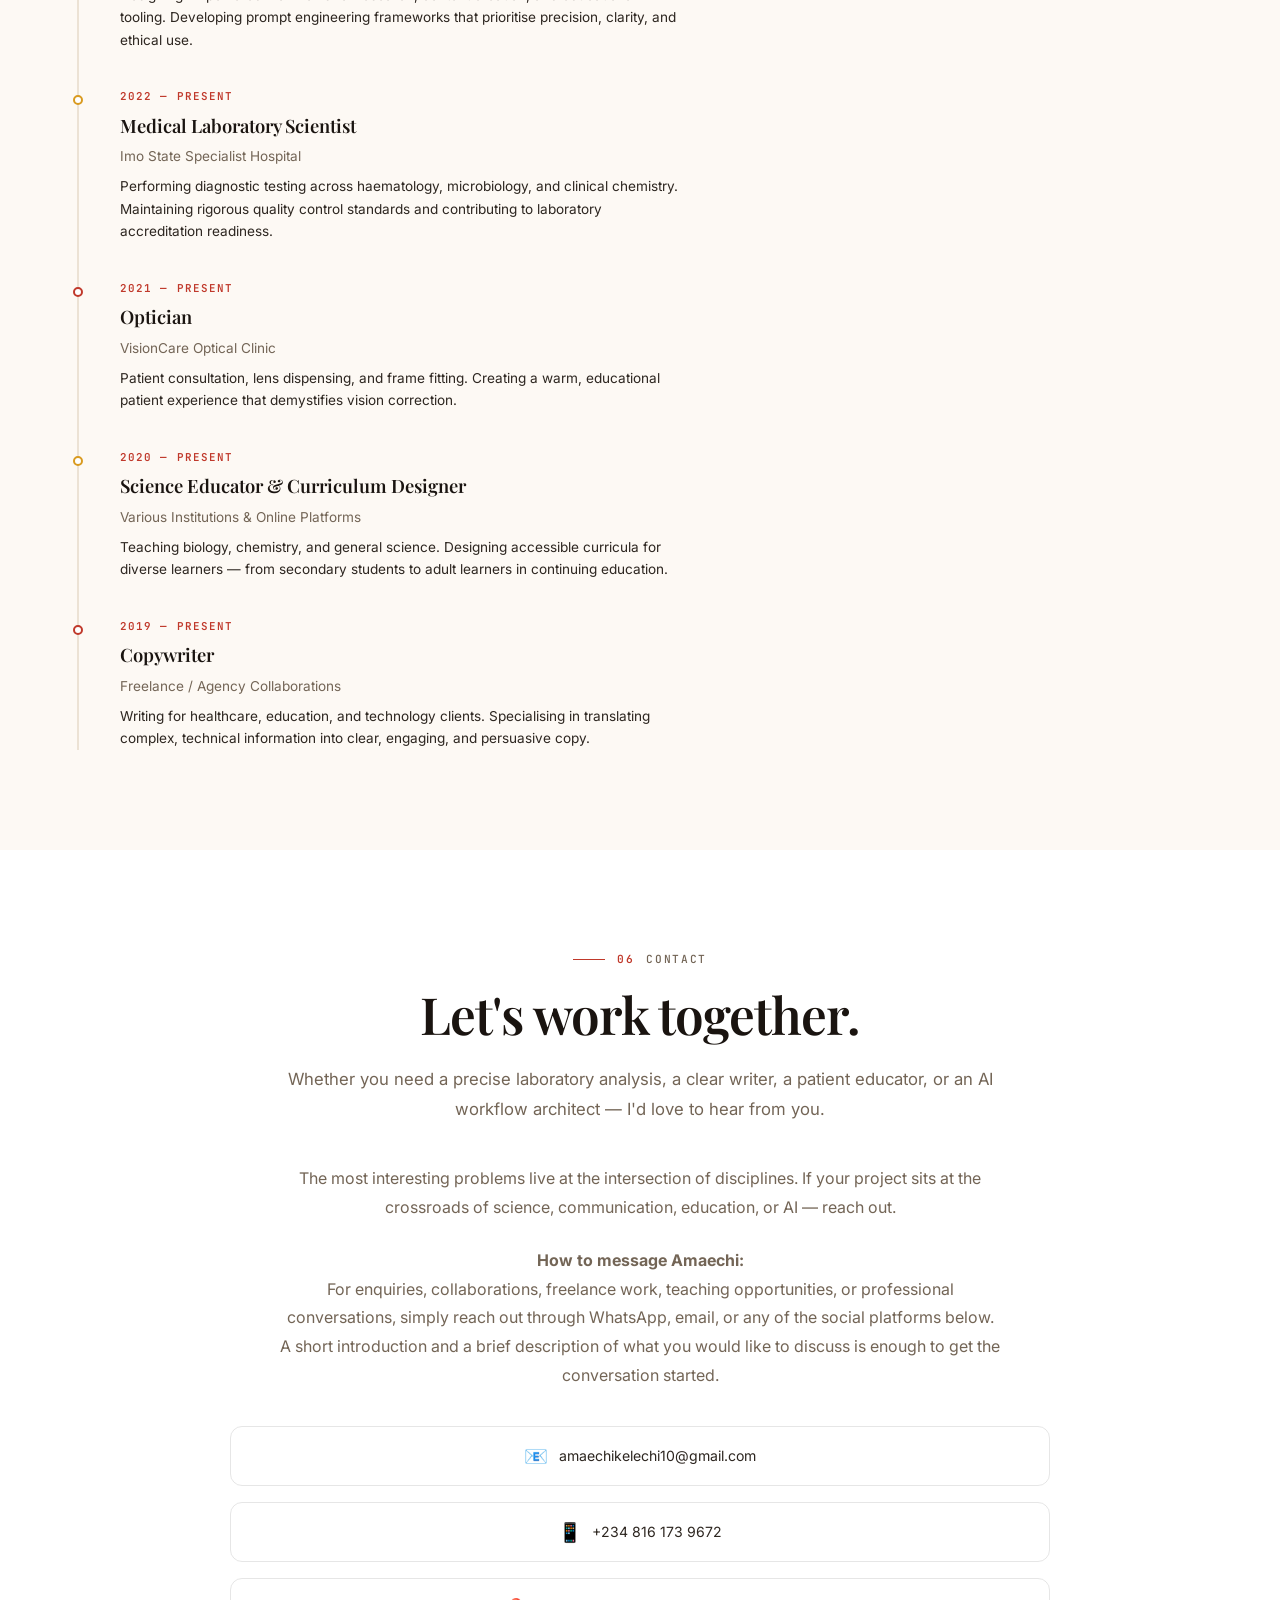
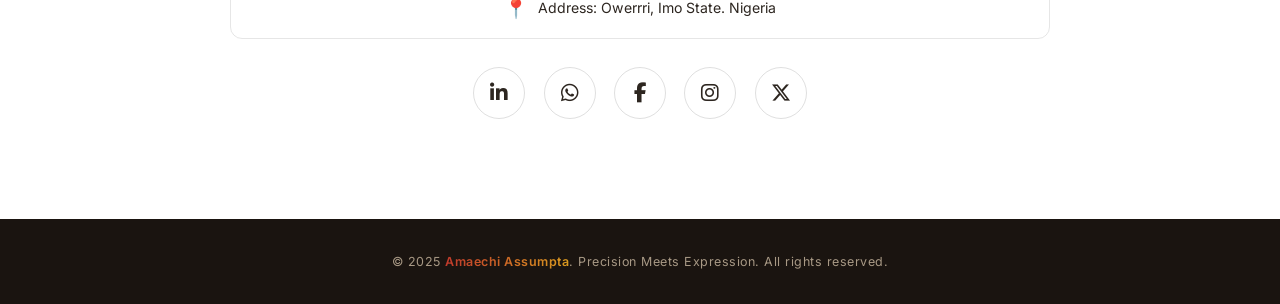
==== commit fbca6ccd: "Edited comit" ====
--- a/index.html
+++ b/index.html
@@ -437,7 +437,7 @@
                 <div class="timeline-item reveal reveal-delay-1">
                     <span class="tl-period">2022 — Present</span>
                     <h4>Medical Laboratory Scientist</h4>
-                    <p class="tl-org">Lagos University Teaching Hospital</p>
+                    <p class="tl-org">Imo State Specialist Hospital</p>
                     <p>Performing diagnostic testing across haematology, microbiology, and clinical chemistry.
                         Maintaining rigorous quality control standards and contributing to laboratory accreditation
                         readiness.</p>
@@ -497,42 +497,42 @@
                     </p>
 
                     <div class="contact-methods">
-                        <a class="contact-method" href="mailto:amaechi@example.com">
+                        <a class="contact-method" href="mailto:amaechikelechi10@gmail.com">
                             <span class="cm-icon">📧</span>
-                            <span>amaechi@example.com</span>
-                        </a>
-
-                        <a class="contact-method" href="tel:+234XXXXXXXXXX">
+                            <span>amaechikelechi10@gmail.com</span>
+                        </a>
+
+                        <a class="contact-method" href="tel:+2348161739672">
                             <span class="cm-icon">📱</span>
-                            <span>+234 XXX XXX XXXX</span>
+                            <span>+234 816 173 9672</span>
                         </a>
 
                         <div class="contact-method">
                             <span class="cm-icon">📍</span>
-                            <span>Address: [Add professional address here]</span>
+                            <span>Address: Owerrri, Imo State. Nigeria</span>
                         </div>
                     </div>
 
                     <div class="social-links" aria-label="Social media links">
-                        <a href="https://www.linkedin.com/in/your-linkedin-username"
+                        <a href="https://www.linkedin.com/in/kelechi-amaechia60911216"
                            class="social-link" target="_blank" rel="noopener noreferrer"
                            aria-label="Amaechi on LinkedIn" title="LinkedIn">
                             <i class="fa-brands fa-linkedin-in"></i>
                         </a>
 
-                        <a href="https://wa.me/234XXXXXXXXXX"
+                        <a href="https://wa.me/2348161739672"
                            class="social-link" target="_blank" rel="noopener noreferrer"
                            aria-label="Message Amaechi on WhatsApp" title="WhatsApp">
                             <i class="fa-brands fa-whatsapp"></i>
                         </a>
 
-                        <a href="https://www.facebook.com/your-facebook-username"
+                        <a href="https://www.facebook.com/kelechi.amaechi.1238"
                            class="social-link" target="_blank" rel="noopener noreferrer"
                            aria-label="Amaechi on Facebook" title="Facebook">
                             <i class="fa-brands fa-facebook-f"></i>
                         </a>
 
-                        <a href="https://www.instagram.com/your-instagram-username"
+                        <a href="https://www.instagram.com/kelechi_amaechi10"
                            class="social-link" target="_blank" rel="noopener noreferrer"
                            aria-label="Amaechi on Instagram" title="Instagram">
                             <i class="fa-brands fa-instagram"></i>
@@ -560,11 +560,10 @@
 
 
     <!-- Fixed WhatsApp Contact Button -->
-    <a href="https://wa.me/234XXXXXXXXXX"
+    <a href="https://wa.me/2348161739672"
        class="whatsapp-float"
        target="_blank"
-       rel="noopener noreferrer"
-       aria-label="Contact Amaechi on WhatsApp">
+       rel="noopener noreferrer" aria-label="Contact Amaechi on WhatsApp">
         <i class="fa-brands fa-whatsapp"></i>
         <span>Contact Us</span>
     </a>
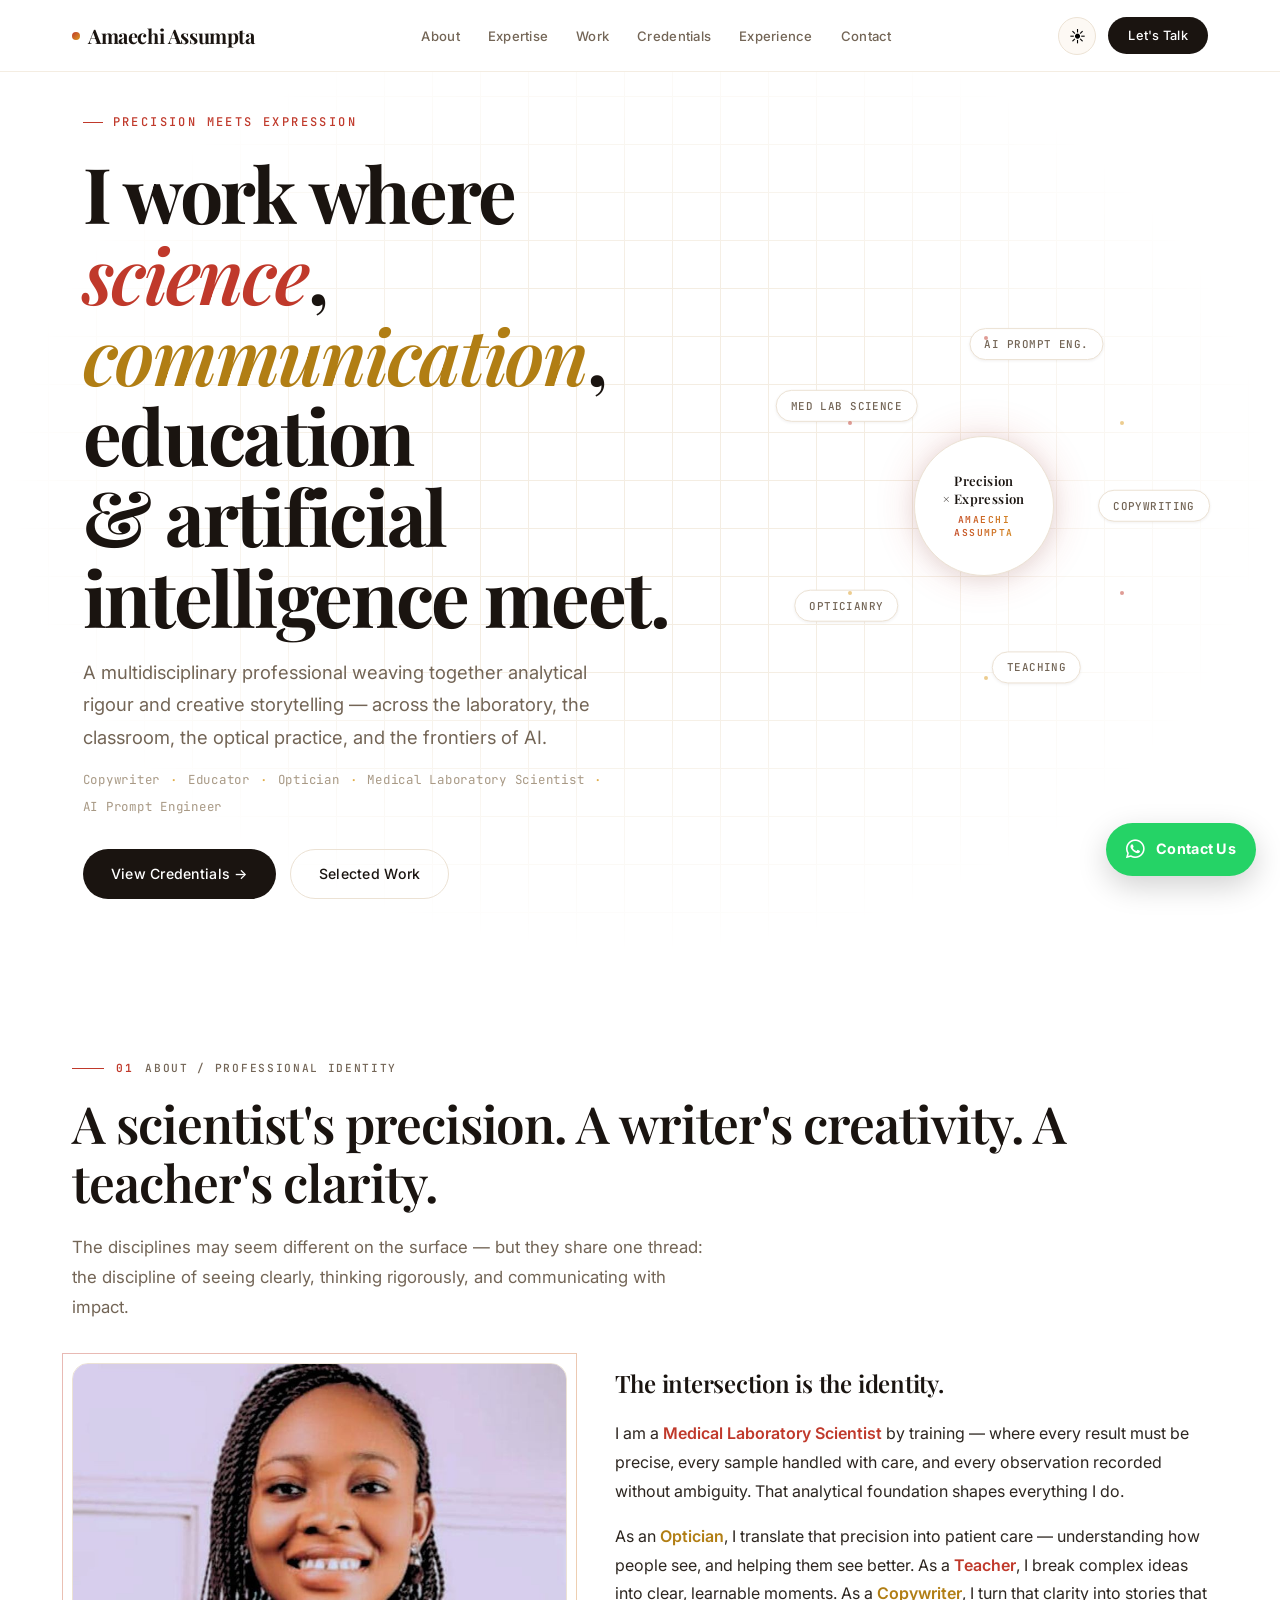
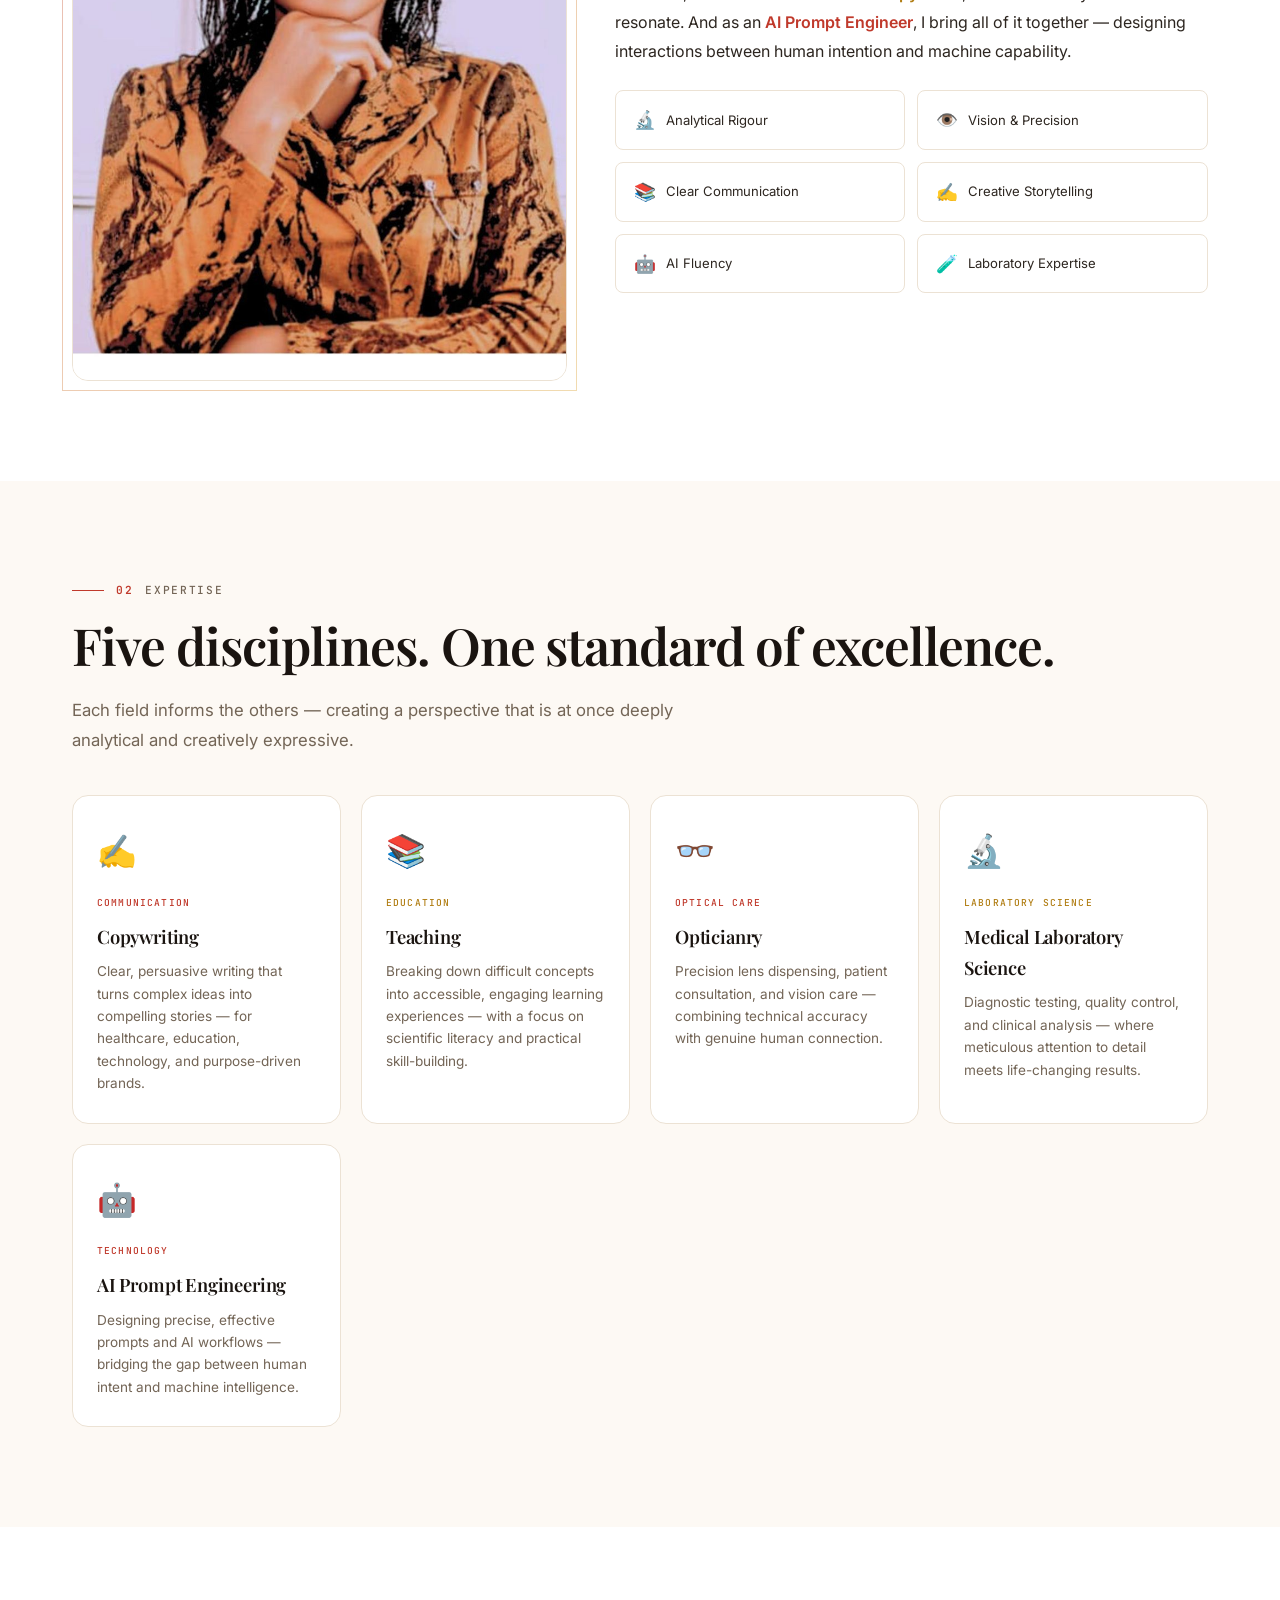
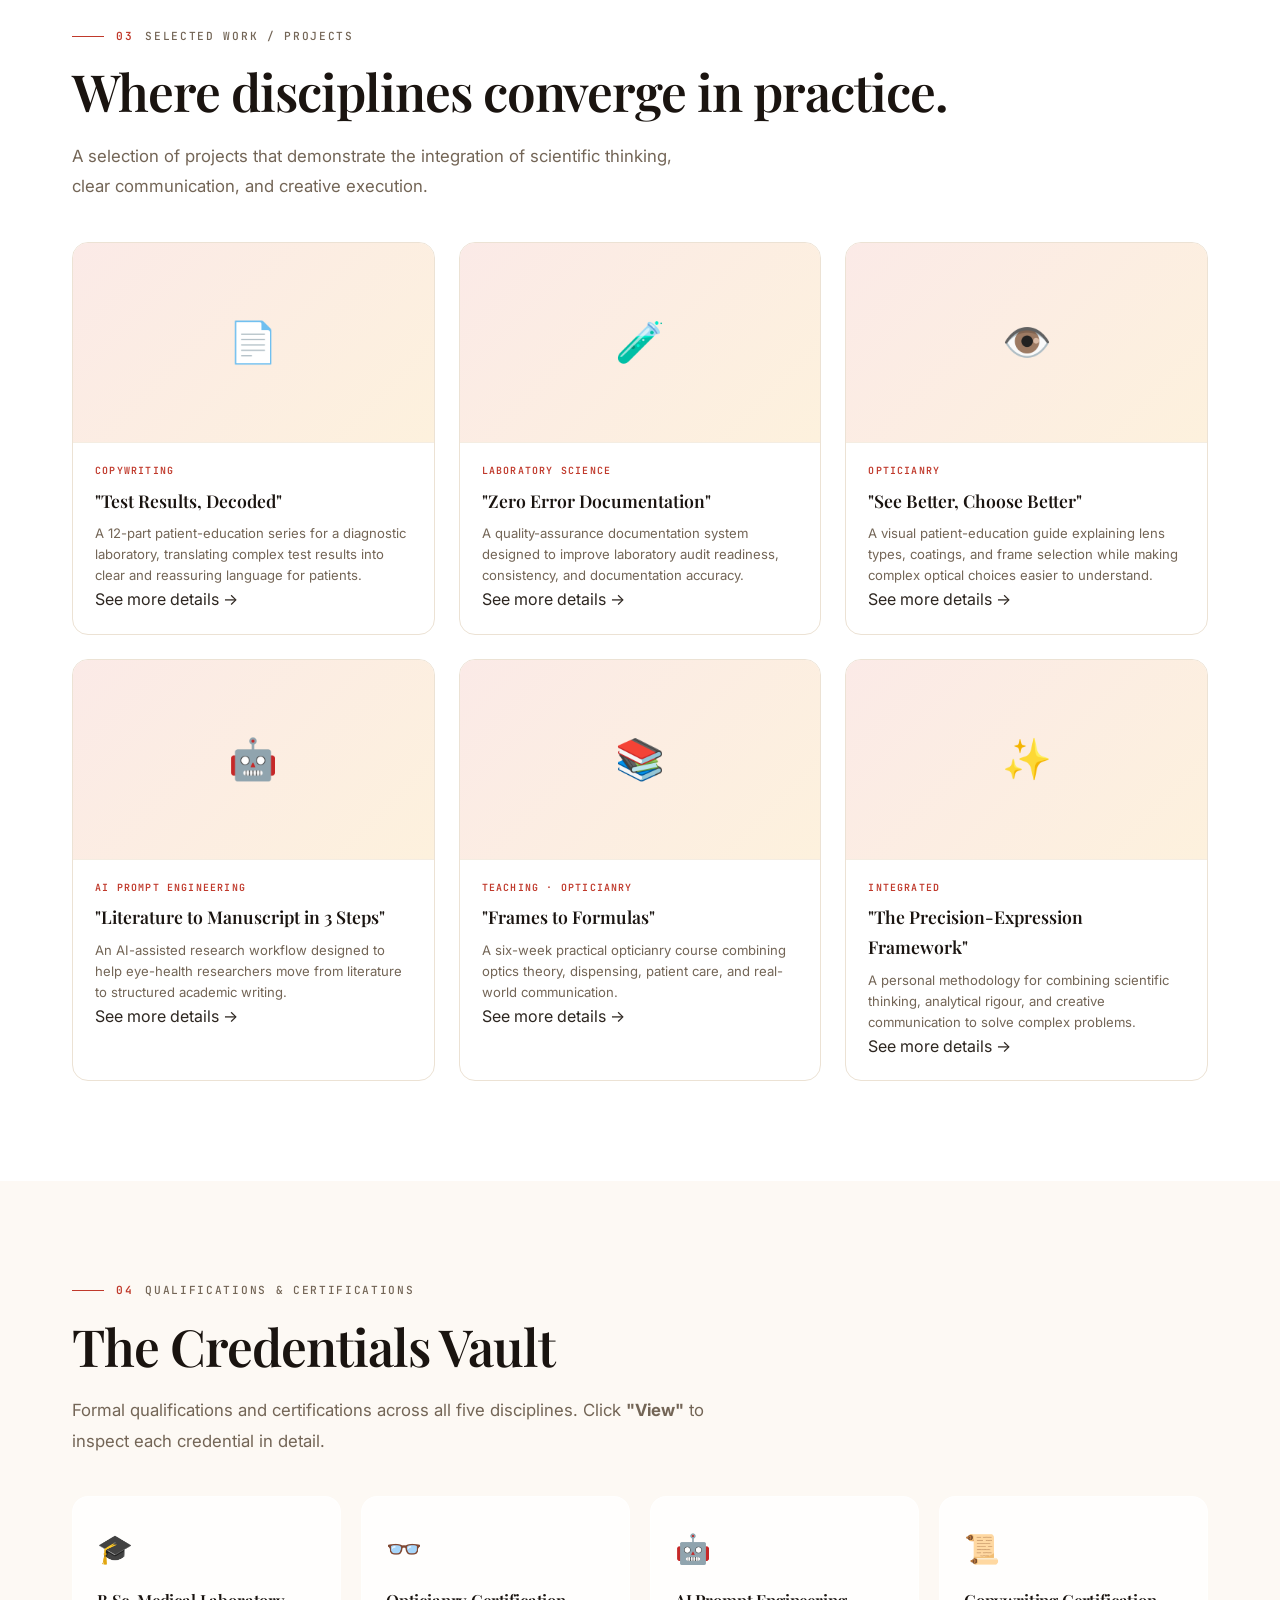
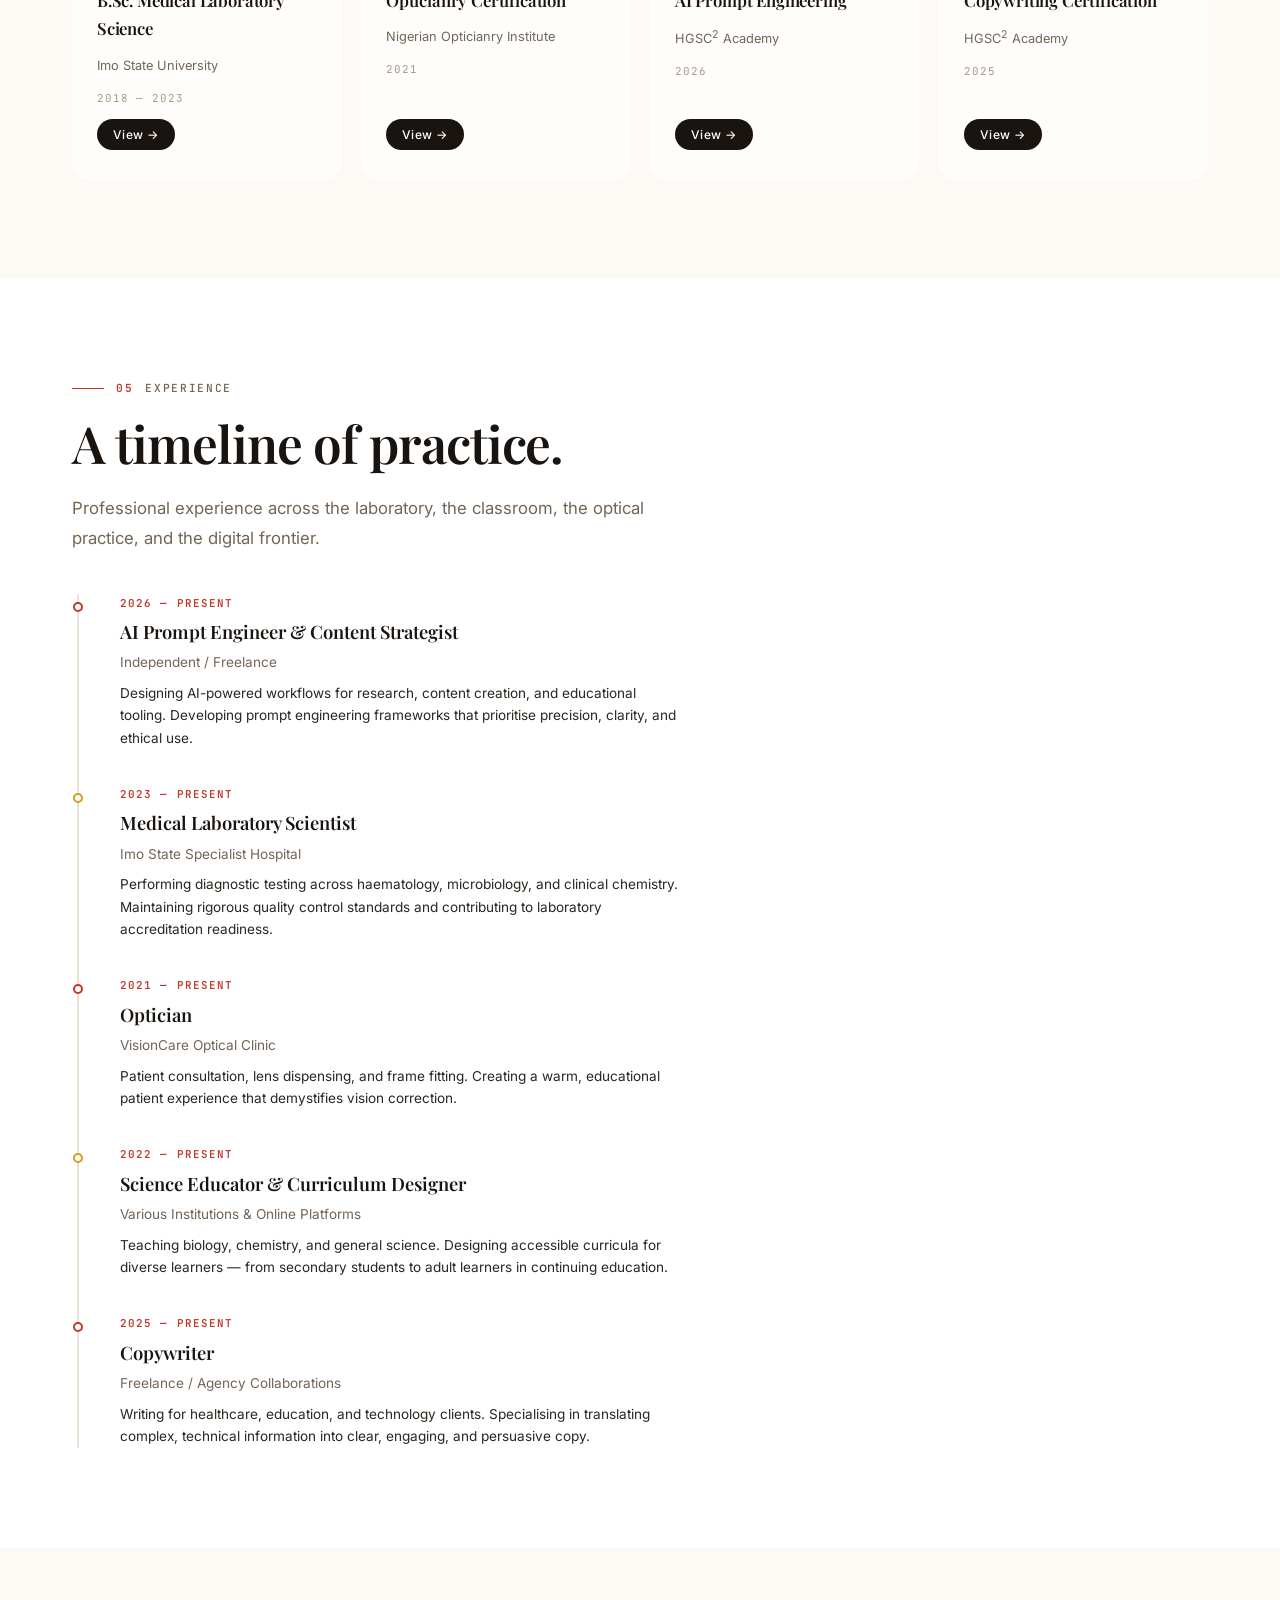
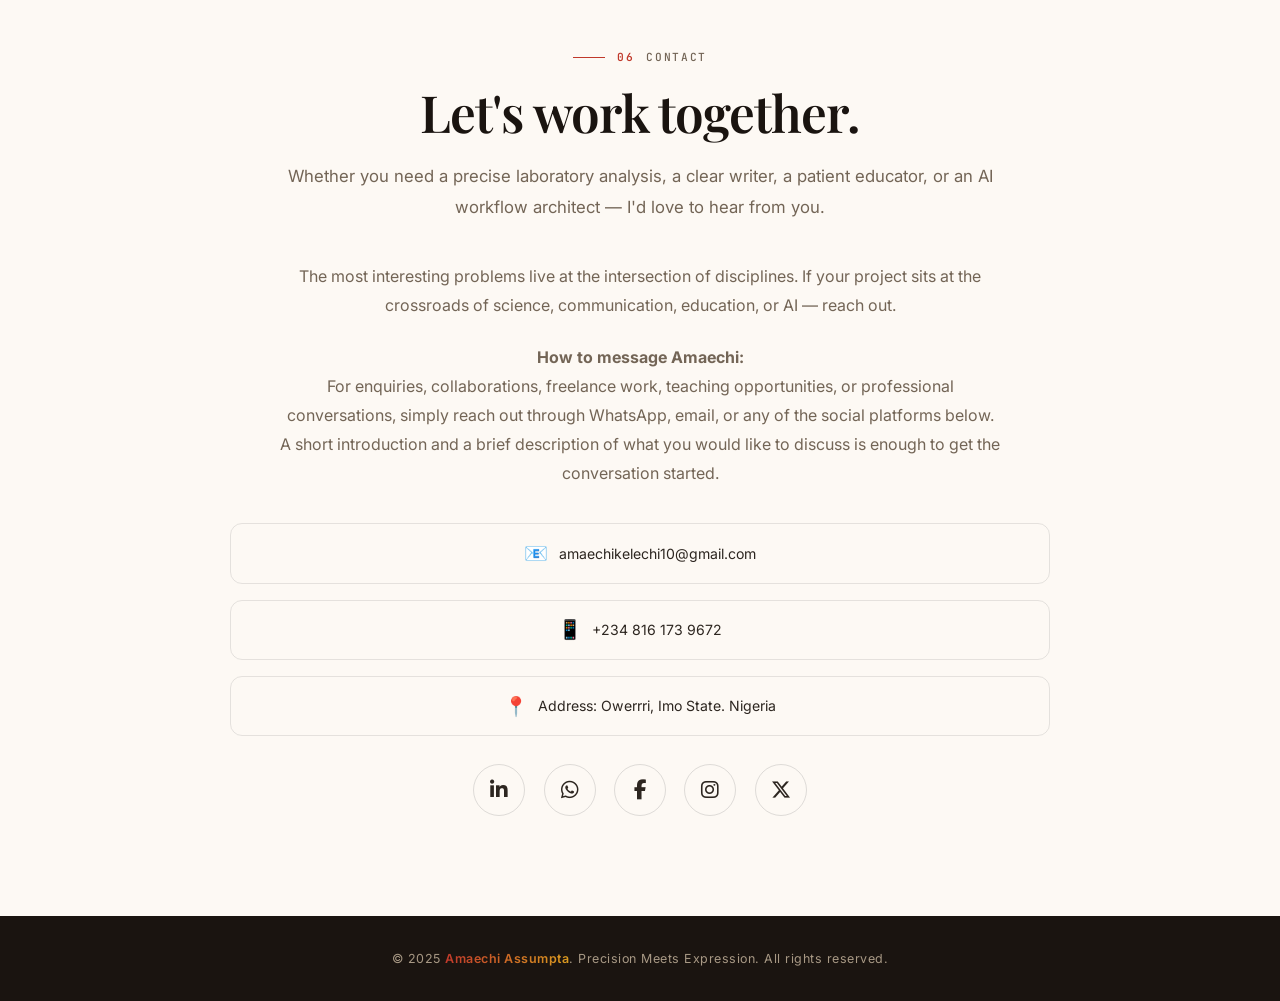
==== commit 88df4f29: "Edited comit" ====
--- a/index.html
+++ b/index.html
@@ -7,54 +7,30 @@
     <title>Amaechi Assumpta — Precision Meets Expression</title>
     <meta name="description"
         content="Portfolio of Amaechi Assumpta — Copywriter, Educator, Optician, Medical Laboratory Scientist, and AI Prompt Engineer." />
-    <meta name="theme-color" content="#C0392B" />
-
-    <!-- Open Graph -->
+    <meta name="theme-color" content="#C0392B" /> <!-- Open Graph -->
     <meta property="og:title" content="Amaechi Assumpta — Precision Meets Expression" />
     <meta property="og:description"
         content="Copywriter · Educator · Optician · Medical Laboratory Scientist · AI Prompt Engineer" />
     <meta property="og:type" content="website" />
-
-    <link rel="icon" href="assets/icons/favicon.svg" type="image/svg+xml" />
-
-    <!-- Google Fonts -->
+    <link rel="icon" href="assets/icons/favicon.svg" type="image/svg+xml" /> <!-- Google Fonts -->
     <link rel="preconnect" href="https://fonts.googleapis.com" />
     <link rel="preconnect" href="https://fonts.gstatic.com" crossorigin />
     <link
         href="https://fonts.googleapis.com/css2?family=Playfair+Display:ital,wght@0,400;0,600;0,700;1,400;1,600&family=Inter:wght@300;400;500;600;700&family=JetBrains+Mono:wght@400;500;600&display=swap"
-        rel="stylesheet" />
-
-    <!-- Font Awesome — Social Media Icons -->
+        rel="stylesheet" /> <!-- Font Awesome — Social Media Icons -->
     <link rel="stylesheet" href="https://cdnjs.cloudflare.com/ajax/libs/font-awesome/6.5.2/css/all.min.css" />
-
     <!-- Styles -->
     <link rel="stylesheet" href="css/style.css" />
     <link rel="stylesheet" href="css/responsive.css" />
     <link rel="stylesheet" href="css/animation.css" />
     <link rel="stylesheet" href="css/contact.css" />
-
     <!-- Inline theme-init script: runs before paint to avoid flash of wrong theme -->
-    <script>
-        (function () {
-            const stored = localStorage.getItem('theme');
-            const systemDark = window.matchMedia('(prefers-color-scheme: dark)').matches;
-            const theme = stored || (systemDark ? 'dark' : 'light');
-            document.documentElement.setAttribute('data-theme', theme);
-        })();
-    </script>
+    <script>        (function () { const stored = localStorage.getItem('theme'); const systemDark = window.matchMedia('(prefers-color-scheme: dark)').matches; const theme = stored || (systemDark ? 'dark' : 'light'); document.documentElement.setAttribute('data-theme', theme); })();    </script>
 </head>
 
-<body>
-
-    <!-- ==========================================
-    NAVIGATION
-    ========================================== -->
+<body> <!-- ==========================================    NAVIGATION    ========================================== -->
     <nav class="nav" id="navbar" role="navigation" aria-label="Main navigation">
-        <div class="nav-inner">
-            <a href="#home" class="nav-logo">
-                <span class="logo-dot"></span>
-                Amaechi Assumpta
-            </a>
+        <div class="nav-inner"> <a href="#home" class="nav-logo"> <span class="logo-dot"></span> Amaechi Assumpta </a>
             <ul class="nav-links" id="navLinks">
                 <li><a href="#about">About</a></li>
                 <li><a href="#expertise">Expertise</a></li>
@@ -63,125 +39,78 @@
                 <li><a href="#experience">Experience</a></li>
                 <li><a href="#contact">Contact</a></li>
             </ul>
-
-            <div class="nav-right">
-                <button class="theme-toggle" id="themeToggle" aria-label="Toggle light/dark theme" title="Toggle theme">
-                    <span class="theme-icon theme-icon-sun">☀️</span>
-                    <span class="theme-icon theme-icon-moon">🌙</span>
-                </button>
-                <a href="#contact" class="nav-cta">Let's Talk</a>
-                <button class="nav-toggle" id="navToggle" aria-label="Toggle navigation menu">
-                    <span></span><span></span><span></span>
-                </button>
-            </div>
+            <div class="nav-right"> <button class="theme-toggle" id="themeToggle" aria-label="Toggle light/dark theme"
+                    title="Toggle theme"> <span class="theme-icon theme-icon-sun">☀️</span> <span
+                        class="theme-icon theme-icon-moon">🌙</span> </button> <a href="#contact" class="nav-cta">Let's
+                    Talk</a> <button class="nav-toggle" id="navToggle" aria-label="Toggle navigation menu">
+                    <span></span><span></span><span></span> </button> </div>
         </div>
     </nav>
-
-    <!-- ==========================================
-    HERO — Orbital Identity
-    ========================================== -->
+    <!-- ==========================================    HERO — Orbital Identity    ========================================== -->
     <header class="hero" id="home">
         <div class="container">
             <div class="hero-inner">
                 <div class="hero-text">
                     <div class="hero-tag">Precision Meets Expression</div>
-                    <h1 class="hero-title">
-                        I work where <span class="em em-red">science</span>,<br />
-                        <span class="em em-gold">communication</span>, education<br />
-                        &amp; artificial intelligence meet.
+                    <h1 class="hero-title"> I work where <span class="em em-red">science</span>,<br /> <span
+                            class="em em-gold">communication</span>, education<br /> &amp; artificial intelligence meet.
                     </h1>
-                    <p class="hero-subtitle">
-                        A multidisciplinary professional weaving together analytical rigour
-                        and creative storytelling — across the laboratory, the classroom,
-                        the optical practice, and the frontiers of AI.
-                    </p>
-                    <div class="hero-disciplines-line">
-                        Copywriter <span class="sep">·</span>
-                        Educator <span class="sep">·</span>
-                        Optician <span class="sep">·</span>
-                        Medical Laboratory Scientist <span class="sep">·</span>
-                        AI Prompt Engineer
-                    </div>
-                    <div class="hero-buttons">
-                        <a href="#credentials" class="btn btn-primary">View Credentials →</a>
-                        <a href="#work" class="btn btn-secondary">Selected Work</a>
-                    </div>
-                </div>
-
-                <!-- Orbital Animation -->
+                    <p class="hero-subtitle"> A multidisciplinary professional weaving together analytical rigour and
+                        creative storytelling — across the laboratory, the classroom, the optical practice, and the
+                        frontiers of AI. </p>
+                    <div class="hero-disciplines-line"> Copywriter <span class="sep">·</span> Educator <span
+                            class="sep">·</span> Optician <span class="sep">·</span> Medical Laboratory Scientist <span
+                            class="sep">·</span> AI Prompt Engineer </div>
+                    <div class="hero-buttons"> <a href="#credentials" class="btn btn-primary">View Credentials →</a> <a
+                            href="#work" class="btn btn-secondary">Selected Work</a> </div>
+                </div> <!-- Orbital Animation -->
                 <div class="hero-orbital" aria-hidden="true">
                     <div class="orbital-container">
                         <div class="orbital-center">
-                            <div>
-                                Precision<br />× Expression
-                                <small>Amaechi Assumpta</small>
-                            </div>
-                        </div>
-
-                        <div class="orbital-ring">
-                            <span class="orbital-item" data-angle="0">Copywriting</span>
-                            <span class="orbital-item" data-angle="72">Teaching</span>
-                            <span class="orbital-item" data-angle="144">Opticianry</span>
-                            <span class="orbital-item" data-angle="216">Med Lab Science</span>
-                            <span class="orbital-item" data-angle="288">AI Prompt Eng.</span>
-                        </div>
-
-                        <div class="orbital-dots">
-                            <span class="orbital-dot" style="top: 0%; left: 50%;"></span>
-                            <span class="orbital-dot dot-gold"
-                                style="top: 25%; left: 90%; animation-delay: 0.5s;"></span>
-                            <span class="orbital-dot" style="top: 75%; left: 90%; animation-delay: 1s;"></span>
-                            <span class="orbital-dot dot-gold"
-                                style="top: 100%; left: 50%; animation-delay: 1.5s;"></span>
-                            <span class="orbital-dot" style="top: 25%; left: 10%; animation-delay: 2s;"></span>
-                            <span class="orbital-dot dot-gold"
-                                style="top: 75%; left: 10%; animation-delay: 2.5s;"></span>
+                            <div> Precision<br />× Expression <small>Amaechi Assumpta</small> </div>
+                        </div>
+                        <div class="orbital-ring"> <span class="orbital-item" data-angle="0">Copywriting</span> <span
+                                class="orbital-item" data-angle="72">Teaching</span> <span class="orbital-item"
+                                data-angle="144">Opticianry</span> <span class="orbital-item" data-angle="216">Med Lab
+                                Science</span> <span class="orbital-item" data-angle="288">AI Prompt Eng.</span> </div>
+                        <div class="orbital-dots"> <span class="orbital-dot" style="top: 0%; left: 50%;"></span> <span
+                                class="orbital-dot dot-gold" style="top: 25%; left: 90%; animation-delay: 0.5s;"></span>
+                            <span class="orbital-dot" style="top: 75%; left: 90%; animation-delay: 1s;"></span> <span
+                                class="orbital-dot dot-gold"
+                                style="top: 100%; left: 50%; animation-delay: 1.5s;"></span> <span class="orbital-dot"
+                                style="top: 25%; left: 10%; animation-delay: 2s;"></span> <span
+                                class="orbital-dot dot-gold" style="top: 75%; left: 10%; animation-delay: 2.5s;"></span>
                         </div>
                     </div>
                 </div>
             </div>
         </div>
-    </header>
-
-    <!-- ==========================================
-    ABOUT
-    ========================================== -->
+    </header> <!-- ==========================================    ABOUT    ========================================== -->
     <section id="about">
         <div class="container">
             <div class="section-label reveal"><span>01</span> About / Professional Identity</div>
             <h2 class="section-title reveal">A scientist's precision. A writer's creativity. A teacher's clarity.</h2>
-            <p class="section-subtitle reveal">
-                The disciplines may seem different on the surface — but they share one thread:
-                the discipline of seeing clearly, thinking rigorously, and communicating
-                with impact.
-            </p>
-
+            <p class="section-subtitle reveal"> The disciplines may seem different on the surface — but they share one
+                thread: the discipline of seeing clearly, thinking rigorously, and communicating with impact. </p>
             <div class="about-grid">
                 <div class="about-visual reveal">
                     <div class="accent-border"></div>
-                    <div class="photo-placeholder">
-                        <img src="assets/images/AAKc.jpeg" alt="Portrait of Amaechi Assumpta"
-                            onerror="this.style.display='none'; this.parentElement.classList.add('no-photo');" />
-                    </div>
+                    <div class="photo-placeholder"> <img src="assets/images/AAKc.jpeg"
+                            alt="Portrait of Amaechi Assumpta"
+                            onerror="this.style.display='none'; this.parentElement.classList.add('no-photo');" /> </div>
                 </div>
                 <div class="about-text reveal reveal-delay-1">
                     <h3>The intersection is the identity.</h3>
-                    <p>
-                        I am a <span class="highlight highlight-red">Medical Laboratory Scientist</span> by training —
-                        where every result must be precise, every sample handled with care,
-                        and every observation recorded without ambiguity. That analytical
-                        foundation shapes everything I do.
-                    </p>
-                    <p>
-                        As an <span class="highlight highlight-gold">Optician</span>, I translate that precision into
-                        patient care — understanding how people see, and helping them see better.
-                        As a <span class="highlight highlight-red">Teacher</span>, I break complex ideas into
-                        clear, learnable moments. As a <span class="highlight highlight-gold">Copywriter</span>,
-                        I turn that clarity into stories that resonate. And as an
-                        <span class="highlight highlight-red">AI Prompt Engineer</span>, I bring all of it
-                        together — designing interactions between human intention and
-                        machine capability.
-                    </p>
+                    <p> I am a <span class="highlight highlight-red">Medical Laboratory Scientist</span> by training —
+                        where every result must be precise, every sample handled with care, and every observation
+                        recorded without ambiguity. That analytical foundation shapes everything I do. </p>
+                    <p> As an <span class="highlight highlight-gold">Optician</span>, I translate that precision into
+                        patient care — understanding how people see, and helping them see better. As a <span
+                            class="highlight highlight-red">Teacher</span>, I break complex ideas into clear, learnable
+                        moments. As a <span class="highlight highlight-gold">Copywriter</span>, I turn that clarity into
+                        stories that resonate. And as an <span class="highlight highlight-red">AI Prompt
+                            Engineer</span>, I bring all of it together — designing interactions between human intention
+                        and machine capability. </p>
                     <div class="about-traits">
                         <div class="trait"><span class="trait-icon">🔬</span> Analytical Rigour</div>
                         <div class="trait"><span class="trait-icon">👁️</span> Vision &amp; Precision</div>
@@ -194,50 +123,39 @@
             </div>
         </div>
     </section>
-
-    <!-- ==========================================
-    EXPERTISE
-    ========================================== -->
+    <!-- ==========================================    EXPERTISE    ========================================== -->
     <section id="expertise">
         <div class="container">
             <div class="section-label reveal"><span>02</span> Expertise</div>
             <h2 class="section-title reveal">Five disciplines. One standard of excellence.</h2>
-            <p class="section-subtitle reveal">
-                Each field informs the others — creating a perspective that is at once
-                deeply analytical and creatively expressive.
-            </p>
-
+            <p class="section-subtitle reveal"> Each field informs the others — creating a perspective that is at once
+                deeply analytical and creatively expressive. </p>
             <div class="expertise-grid">
-                <div class="expertise-card card-accent-red reveal">
-                    <span class="card-icon">✍️</span>
-                    <span class="card-tag">Communication</span>
+                <div class="expertise-card card-accent-red reveal"> <span class="card-icon">✍️</span> <span
+                        class="card-tag">Communication</span>
                     <h4>Copywriting</h4>
                     <p>Clear, persuasive writing that turns complex ideas into compelling stories — for healthcare,
                         education, technology, and purpose-driven brands.</p>
                 </div>
-                <div class="expertise-card card-accent-gold reveal reveal-delay-1">
-                    <span class="card-icon">📚</span>
+                <div class="expertise-card card-accent-gold reveal reveal-delay-1"> <span class="card-icon">📚</span>
                     <span class="card-tag">Education</span>
                     <h4>Teaching</h4>
                     <p>Breaking down difficult concepts into accessible, engaging learning experiences — with a focus on
                         scientific literacy and practical skill-building.</p>
                 </div>
-                <div class="expertise-card card-accent-red reveal reveal-delay-2">
-                    <span class="card-icon">👓</span>
+                <div class="expertise-card card-accent-red reveal reveal-delay-2"> <span class="card-icon">👓</span>
                     <span class="card-tag">Optical Care</span>
                     <h4>Opticianry</h4>
                     <p>Precision lens dispensing, patient consultation, and vision care — combining technical accuracy
                         with genuine human connection.</p>
                 </div>
-                <div class="expertise-card card-accent-gold reveal reveal-delay-3">
-                    <span class="card-icon">🔬</span>
+                <div class="expertise-card card-accent-gold reveal reveal-delay-3"> <span class="card-icon">🔬</span>
                     <span class="card-tag">Laboratory Science</span>
                     <h4>Medical Laboratory Science</h4>
                     <p>Diagnostic testing, quality control, and clinical analysis — where meticulous attention to detail
                         meets life-changing results.</p>
                 </div>
-                <div class="expertise-card card-accent-red reveal reveal-delay-4">
-                    <span class="card-icon">🤖</span>
+                <div class="expertise-card card-accent-red reveal reveal-delay-4"> <span class="card-icon">🤖</span>
                     <span class="card-tag">Technology</span>
                     <h4>AI Prompt Engineering</h4>
                     <p>Designing precise, effective prompts and AI workflows — bridging the gap between human intent and
@@ -246,218 +164,150 @@
             </div>
         </div>
     </section>
-    <!-- ==========================================
-     SELECTED WORK
-========================================== -->
+    <!-- ==========================================     SELECTED WORK========================================== -->
     <section id="work">
         <div class="container">
+            <div class="section-label reveal"> <span>03</span> Selected Work / Projects </div>
+            <h2 class="section-title reveal"> Where disciplines converge in practice. </h2>
+            <p class="section-subtitle reveal"> A selection of projects that demonstrate the integration of scientific
+                thinking, clear communication, and creative execution. </p>
+            <div class="work-grid">
+                <!-- ==========================================                 PROJECT 1                 =========================================== -->
+                <div class="work-card reveal"> <a href="project-details.html#test-results">
+                        <div class="work-image">📄</div>
+                        <div class="work-body"> <span class="work-category"> Copywriting </span>
+                            <h4> "Test Results, Decoded" </h4>
+                            <p> A 12-part patient-education series for a diagnostic laboratory, translating complex test
+                                results into clear and reassuring language for patients. </p> See more details →
+                        </div>
+                    </a> </div>
+                <!-- ==========================================                PROJECT 2                =========================================== -->
+                <div class="work-card reveal reveal-delay-1"> <a href="project-details.html#zero-error">
+                        <div class="work-image">🧪</div>
+                        <div class="work-body"> <span class="work-category"> Laboratory Science </span>
+                            <h4> "Zero Error Documentation" </h4>
+                            <p> A quality-assurance documentation system designed to improve laboratory audit readiness,
+                                consistency, and documentation accuracy. </p> See more details →
+                        </div>
+                    </a> </div>
+                <!-- ==========================================                 PROJECT 3            =========================================== -->
+                <div class="work-card reveal reveal-delay-2"> <a href="project-details.html#see-better">
+                        <div class="work-image">👁️</div>
+                        <div class="work-body"> <span class="work-category"> Opticianry </span>
+                            <h4> "See Better, Choose Better" </h4>
+                            <p> A visual patient-education guide explaining lens types, coatings, and frame selection
+                                while making complex optical choices easier to understand. </p> See more details →
+                        </div>
+                    </a> </div>
+                <!-- ==========================================                PROJECT 4                =========================================== -->
+                <div class="work-card reveal reveal-delay-3"> <a href="project-details.html#literature">
+                        <div class="work-image">🤖</div>
+                        <div class="work-body"> <span class="work-category"> AI Prompt Engineering </span>
+                            <h4> "Literature to Manuscript in 3 Steps" </h4>
+                            <p> An AI-assisted research workflow designed to help eye-health researchers move from
+                                literature to structured academic writing. </p> See more details →
+                        </div>
+                    </a> </div>
+                <!-- ==========================================                 PROJECT 5            =========================================== -->
+                <div class="work-card reveal reveal-delay-4"> <a href="project-details.html#frames-to-formulas">
+                        <div class="work-image">📚</div>
+                        <div class="work-body"> <span class="work-category"> Teaching · Opticianry </span>
+                            <h4> "Frames to Formulas" </h4>
+                            <p> A six-week practical opticianry course combining optics theory, dispensing, patient
+                                care, and real-world communication. </p> See more details →
+                        </div>
+                    </a> </div>
+                <!-- ==========================================                PROJECT 6                =========================================== -->
+                <div class="work-card reveal reveal-delay-4"> <a href="project-details.html#precision-expression">
+                        <div class="work-image">✨</div>
+                        <div class="work-body"> <span class="work-category"> Integrated </span>
+                            <h4> "The Precision-Expression Framework" </h4>
+                            <p> A personal methodology for combining scientific thinking, analytical rigour, and
+                                creative communication to solve complex problems. </p> See more details →
+                        </div>
+                    </a> </div>
+            </div>
+        </div>
+    </section>
+      <!-- ==========================================
+    CREDENTIALS — "Credentials Vault"
+    ========================================== -->
+    <section id="credentials">
+        <div class="container">
+            <div class="section-label reveal"><span>04</span> Qualifications &amp; Certifications</div>
+            <h2 class="section-title reveal">The Credentials Vault</h2>
+            <p class="section-subtitle reveal">
+                Formal qualifications and certifications across all five disciplines.
+                Click <strong>"View"</strong> to inspect each credential in detail.
+            </p>
+            <div class="credentials-grid">
+                <div class="credential-card reveal">
+                    <span class="cred-icon">🎓</span>
+                    <h4 class="cred-title">B.Sc. Medical Laboratory Science</h4>
+                    <p class="cred-institution">Imo State University</p>
+                    <span class="cred-year">2018 — 2023</span>
+                    <button class="cred-view-btn" data-cert="bsce-mls">View →</button>
+                </div>
+                <div class="credential-card reveal reveal-delay-1">
+                    <span class="cred-icon">👓</span>
+                    <h4 class="cred-title">Opticianry Certification</h4>
+                    <p class="cred-institution">Nigerian Opticianry Institute</p>
+                    <span class="cred-year">2021</span>
+                    <button class="cred-view-btn" data-cert="opticianry">View →</button>
+                </div>
+                <div class="credential-card reveal reveal-delay-2">
+                    <span class="cred-icon">🤖</span>
+                    <h4 class="cred-title">AI Prompt Engineering</h4>
+                    <p class="cred-institution">HGSC<sup>2</sup> Academy</p>
+                    <span class="cred-year">2026</span>
+                    <button class="cred-view-btn" data-cert="ai-prompt">View →</button>
+                </div>
+                <div class="credential-card reveal reveal-delay-3">
+                    <span class="cred-icon">📜</span>
+                    <h4 class="cred-title">Copywriting Certification</h4>
+                    <p class="cred-institution">HGSC<sup>2</sup> Academy</p>
+                    <span class="cred-year">2025</span>
+                    <button class="cred-view-btn" data-cert="teaching">View →</button>
+                </div>
+            </div>
+        </div>
+    </section>
 
-            <div class="section-label reveal">
-                <span>03</span> Selected Work / Projects
-            </div>
-
-            <h2 class="section-title reveal">
-                Where disciplines converge in practice.
-            </h2>
-
-            <p class="section-subtitle reveal">
-                A selection of projects that demonstrate the integration of scientific
-                thinking, clear communication, and creative execution.
-            </p>
-
-
-            <div class="work-grid">
-
-
-                <!-- ==========================================
-                 PROJECT 1
-                 =========================================== -->
-                 <div class="work-card reveal">
-                    <a href="project-details.html#test-results">
-
-                    <div class="work-image">📄</div>
-
-                    <div class="work-body">
-
-                        <span class="work-category">
-                            Copywriting
-                        </span>
-
-                        <h4>
-                            "Test Results, Decoded"
-                        </h4>
-
-                        <p>
-                            A 12-part patient-education series for a diagnostic
-                            laboratory, translating complex test results into
-                            clear and reassuring language for patients.
-                        </p>
-
-                            See more details →
-                        </div>
-                    </a>
-                </div>
-
-
-                <!-- ==========================================
-                PROJECT 2
-                =========================================== -->
-                <div class="work-card reveal reveal-delay-1">
-                    <a href="project-details.html#zero-error">
-                    <div class="work-image">🧪</div>
-                    <div class="work-body">
-                        <span class="work-category">
-                            Laboratory Science
-                        </span>
-                        <h4>
-                            "Zero Error Documentation"
-                        </h4>
-                        <p>
-                            A quality-assurance documentation system designed
-                            to improve laboratory audit readiness, consistency,
-                            and documentation accuracy.
-                        </p>
-                            See more details →
-                        </div>
-                    </a>
-                </div>
-                <!-- ==========================================
-                 PROJECT 3
-            =========================================== -->
-            <div class="work-card reveal reveal-delay-2">
-                    <a href="project-details.html#see-better">
-                    <div class="work-image">👁️</div>
-                    <div class="work-body">
-                        <span class="work-category">
-                            Opticianry
-                        </span>
-                        <h4>
-                            "See Better, Choose Better"
-                        </h4>
-                        <p>
-                            A visual patient-education guide explaining lens
-                            types, coatings, and frame selection while making
-                            complex optical choices easier to understand.
-                        </p>
-                            See more details →
-                        </div>
-                    </a>
-                </div>
-                <!-- ==========================================
-                PROJECT 4
-                =========================================== -->
-                <div class="work-card reveal reveal-delay-3">
-                    <a href="project-details.html#literature">
-                    <div class="work-image">🤖</div>
-                    <div class="work-body">
-                        <span class="work-category">
-                            AI Prompt Engineering
-                        </span>
-                        <h4>
-                            "Literature to Manuscript in 3 Steps"
-                        </h4>
-                        <p>
-                            An AI-assisted research workflow designed to help
-                            eye-health researchers move from literature to
-                            structured academic writing.
-                        </p>
-                            See more details →    
-                        </div>
-                    </a>
-                </div>
-                <!-- ==========================================
-                 PROJECT 5
-            =========================================== -->
-                <div class="work-card reveal reveal-delay-4">
-                    <a href="project-details.html#frames-to-formulas">
-                    <div class="work-image">📚</div>
-                    <div class="work-body">
-                        <span class="work-category">
-                            Teaching · Opticianry
-                        </span>
-                        <h4>
-                            "Frames to Formulas"
-                        </h4>
-                        <p>
-                            A six-week practical opticianry course combining
-                            optics theory, dispensing, patient care, and
-                            real-world communication.
-                        </p>
-                            See more details →
-                        </div>
-                    </a>
-                </div>
-                <!-- ==========================================
-                PROJECT 6
-                =========================================== -->
-                <div class="work-card reveal reveal-delay-4">
-                    <a href="project-details.html#precision-expression">
-                    <div class="work-image">✨</div>
-                    <div class="work-body">
-                        <span class="work-category">
-                            Integrated
-                        </span>
-                        <h4>
-                            "The Precision-Expression Framework"
-                        </h4>
-                        <p>
-                            A personal methodology for combining scientific
-                            thinking, analytical rigour, and creative
-                            communication to solve complex problems.
-                      
-                        </p>
-                            See more details →
-                    </div>
-                        </a>
-                </div>
-            </div>
-        </div>
-    </section>
-    <!-- ==========================================
-    EXPERIENCE — Timeline
-    ========================================== -->
+    <!-- ==========================================    EXPERIENCE — Timeline    ========================================== -->
     <section id="experience">
         <div class="container">
             <div class="section-label reveal"><span>05</span> Experience</div>
             <h2 class="section-title reveal">A timeline of practice.</h2>
-            <p class="section-subtitle reveal">
-                Professional experience across the laboratory, the classroom, the optical
-                practice, and the digital frontier.
-            </p>
-
+            <p class="section-subtitle reveal"> Professional experience across the laboratory, the classroom, the
+                optical practice, and the digital frontier. </p>
             <div class="timeline">
-                <div class="timeline-item reveal">
-                    <span class="tl-period">2023 — Present</span>
+                <div class="timeline-item reveal"> <span class="tl-period">2026 — Present</span>
                     <h4>AI Prompt Engineer &amp; Content Strategist</h4>
                     <p class="tl-org">Independent / Freelance</p>
                     <p>Designing AI-powered workflows for research, content creation, and educational tooling.
                         Developing prompt engineering frameworks that prioritise precision, clarity, and ethical use.
                     </p>
                 </div>
-                <div class="timeline-item reveal reveal-delay-1">
-                    <span class="tl-period">2022 — Present</span>
+                <div class="timeline-item reveal reveal-delay-1"> <span class="tl-period">2023 — Present</span>
                     <h4>Medical Laboratory Scientist</h4>
                     <p class="tl-org">Imo State Specialist Hospital</p>
                     <p>Performing diagnostic testing across haematology, microbiology, and clinical chemistry.
                         Maintaining rigorous quality control standards and contributing to laboratory accreditation
                         readiness.</p>
                 </div>
-                <div class="timeline-item reveal reveal-delay-2">
-                    <span class="tl-period">2021 — Present</span>
+                <div class="timeline-item reveal reveal-delay-2"> <span class="tl-period">2021 — Present</span>
                     <h4>Optician</h4>
                     <p class="tl-org">VisionCare Optical Clinic</p>
                     <p>Patient consultation, lens dispensing, and frame fitting. Creating a warm, educational patient
                         experience that demystifies vision correction.</p>
                 </div>
-                <div class="timeline-item reveal reveal-delay-3">
-                    <span class="tl-period">2020 — Present</span>
+                <div class="timeline-item reveal reveal-delay-3"> <span class="tl-period">2022 — Present</span>
                     <h4>Science Educator &amp; Curriculum Designer</h4>
                     <p class="tl-org">Various Institutions &amp; Online Platforms</p>
                     <p>Teaching biology, chemistry, and general science. Designing accessible curricula for diverse
                         learners — from secondary students to adult learners in continuing education.</p>
                 </div>
-                <div class="timeline-item reveal reveal-delay-4">
-                    <span class="tl-period">2019 — Present</span>
+                <div class="timeline-item reveal reveal-delay-4"> <span class="tl-period">2025 — Present</span>
                     <h4>Copywriter</h4>
                     <p class="tl-org">Freelance / Agency Collaborations</p>
                     <p>Writing for healthcare, education, and technology clients. Specialising in translating complex,
@@ -466,121 +316,63 @@
             </div>
         </div>
     </section>
-
-    <!-- ==========================================
-    CONTACT
-    ========================================== -->
+    <!-- ==========================================    CONTACT    ========================================== -->
     <section id="contact">
         <div class="container">
             <div class="section-label reveal"><span>06</span> Contact</div>
             <h2 class="section-title reveal">Let's work together.</h2>
-            <p class="section-subtitle reveal">
-                Whether you need a precise laboratory analysis, a clear writer, a patient
-                educator, or an AI workflow architect — I'd love to hear from you.
-            </p>
-
+            <p class="section-subtitle reveal"> Whether you need a precise laboratory analysis, a clear writer, a
+                patient educator, or an AI workflow architect — I'd love to hear from you. </p>
             <div class="contact-grid">
                 <div class="contact-info reveal">
-                    <p>
-                        The most interesting problems live at the intersection of disciplines.
-                        If your project sits at the crossroads of science, communication,
-                        education, or AI — reach out.
-                    </p>
-
-                    <p class="contact-message-guide">
-                        <strong>How to message Amaechi:</strong><br />
-                        For enquiries, collaborations, freelance work, teaching opportunities,
-                        or professional conversations, simply reach out through WhatsApp,
-                        email, or any of the social platforms below. A short introduction
-                        and a brief description of what you would like to discuss is enough
-                        to get the conversation started.
-                    </p>
-
-                    <div class="contact-methods">
-                        <a class="contact-method" href="mailto:amaechikelechi10@gmail.com">
-                            <span class="cm-icon">📧</span>
-                            <span>amaechikelechi10@gmail.com</span>
-                        </a>
-
-                        <a class="contact-method" href="tel:+2348161739672">
-                            <span class="cm-icon">📱</span>
-                            <span>+234 816 173 9672</span>
-                        </a>
-
-                        <div class="contact-method">
-                            <span class="cm-icon">📍</span>
-                            <span>Address: Owerrri, Imo State. Nigeria</span>
-                        </div>
+                    <p> The most interesting problems live at the intersection of disciplines. If your project sits at
+                        the crossroads of science, communication, education, or AI — reach out. </p>
+                    <p class="contact-message-guide"> <strong>How to message Amaechi:</strong><br /> For enquiries,
+                        collaborations, freelance work, teaching opportunities, or professional conversations, simply
+                        reach out through WhatsApp, email, or any of the social platforms below. A short introduction
+                        and a brief description of what you would like to discuss is enough to get the conversation
+                        started. </p>
+                    <div class="contact-methods"> <a class="contact-method" href="mailto:amaechikelechi10@gmail.com">
+                            <span class="cm-icon">📧</span> <span>amaechikelechi10@gmail.com</span> </a> <a
+                            class="contact-method" href="tel:+2348161739672"> <span class="cm-icon">📱</span> <span>+234
+                                816 173 9672</span> </a>
+                        <div class="contact-method"> <span class="cm-icon">📍</span> <span>Address: Owerrri, Imo State.
+                                Nigeria</span> </div>
                     </div>
-
-                    <div class="social-links" aria-label="Social media links">
-                        <a href="https://www.linkedin.com/in/kelechi-amaechia60911216"
-                           class="social-link" target="_blank" rel="noopener noreferrer"
-                           aria-label="Amaechi on LinkedIn" title="LinkedIn">
-                            <i class="fa-brands fa-linkedin-in"></i>
-                        </a>
-
-                        <a href="https://wa.me/2348161739672"
-                           class="social-link" target="_blank" rel="noopener noreferrer"
-                           aria-label="Message Amaechi on WhatsApp" title="WhatsApp">
-                            <i class="fa-brands fa-whatsapp"></i>
-                        </a>
-
-                        <a href="https://www.facebook.com/kelechi.amaechi.1238"
-                           class="social-link" target="_blank" rel="noopener noreferrer"
-                           aria-label="Amaechi on Facebook" title="Facebook">
-                            <i class="fa-brands fa-facebook-f"></i>
-                        </a>
-
-                        <a href="https://www.instagram.com/kelechi_amaechi10"
-                           class="social-link" target="_blank" rel="noopener noreferrer"
-                           aria-label="Amaechi on Instagram" title="Instagram">
-                            <i class="fa-brands fa-instagram"></i>
-                        </a>
-
-                        <a href="https://x.com/your-x-username"
-                           class="social-link" target="_blank" rel="noopener noreferrer"
-                           aria-label="Amaechi on X" title="X">
-                            <i class="fa-brands fa-x-twitter"></i>
-                        </a>
-                    </div>
-                </div>
-            </div>
-        </div>
-    </section>
-
-    <!-- ==========================================
-    FOOTER
-    ========================================== -->
+                    <div class="social-links" aria-label="Social media links"> <a
+                            href="https://www.linkedin.com/in/kelechi-amaechia60911216" class="social-link"
+                            target="_blank" rel="noopener noreferrer" aria-label="Amaechi on LinkedIn" title="LinkedIn">
+                            <i class="fa-brands fa-linkedin-in"></i> </a> <a href="https://wa.me/2348161739672"
+                            class="social-link" target="_blank" rel="noopener noreferrer"
+                            aria-label="Message Amaechi on WhatsApp" title="WhatsApp"> <i
+                                class="fa-brands fa-whatsapp"></i> </a> <a
+                            href="https://www.facebook.com/kelechi.amaechi.1238" class="social-link" target="_blank"
+                            rel="noopener noreferrer" aria-label="Amaechi on Facebook" title="Facebook"> <i
+                                class="fa-brands fa-facebook-f"></i> </a> <a
+                            href="https://www.instagram.com/kelechi_amaechi10" class="social-link" target="_blank"
+                            rel="noopener noreferrer" aria-label="Amaechi on Instagram" title="Instagram"> <i
+                                class="fa-brands fa-instagram"></i> </a> <a href="https://x.com/your-x-username"
+                            class="social-link" target="_blank" rel="noopener noreferrer" aria-label="Amaechi on X"
+                            title="X"> <i class="fa-brands fa-x-twitter"></i> </a> </div>
+                </div>
+            </div>
+        </div>
+    </section>
+    <!-- ==========================================    FOOTER    ========================================== -->
     <footer class="footer">
         <div class="container">
             <p>© 2025 <span>Amaechi Assumpta</span>. Precision Meets Expression. All rights reserved.</p>
         </div>
-    </footer>
-
-
-    <!-- Fixed WhatsApp Contact Button -->
-    <a href="https://wa.me/2348161739672"
-       class="whatsapp-float"
-       target="_blank"
-       rel="noopener noreferrer" aria-label="Contact Amaechi on WhatsApp">
-        <i class="fa-brands fa-whatsapp"></i>
-        <span>Contact Us</span>
-    </a>
-
-    <!-- ==========================================
-    CREDENTIAL MODAL
-    ========================================== -->
+    </footer> <!-- Fixed WhatsApp Contact Button --> <a href="https://wa.me/2348161739672" class="whatsapp-float"
+        target="_blank" rel="noopener noreferrer" aria-label="Contact Amaechi on WhatsApp"> <i
+            class="fa-brands fa-whatsapp"></i> <span>Contact Us</span> </a>
+    <!-- ==========================================    CREDENTIAL MODAL    ========================================== -->
     <div class="modal-overlay" id="credentialModal" role="dialog" aria-modal="true" aria-label="Credential viewer">
-        <div class="modal">
-            <button class="modal-close" id="modalClose" aria-label="Close credential viewer">✕</button>
+        <div class="modal"> <button class="modal-close" id="modalClose" aria-label="Close credential viewer">✕</button>
             <div id="modalContent"></div>
         </div>
     </div>
-
-    <!-- ==========================================
-    JAVASCRIPT
-    ========================================== -->
+    <!-- ==========================================    JAVASCRIPT    ========================================== -->
     <script src="js/navigation.js" defer></script>
     <script src="js/animation.js" defer></script>
     <script src="js/certificates.js" defer></script>
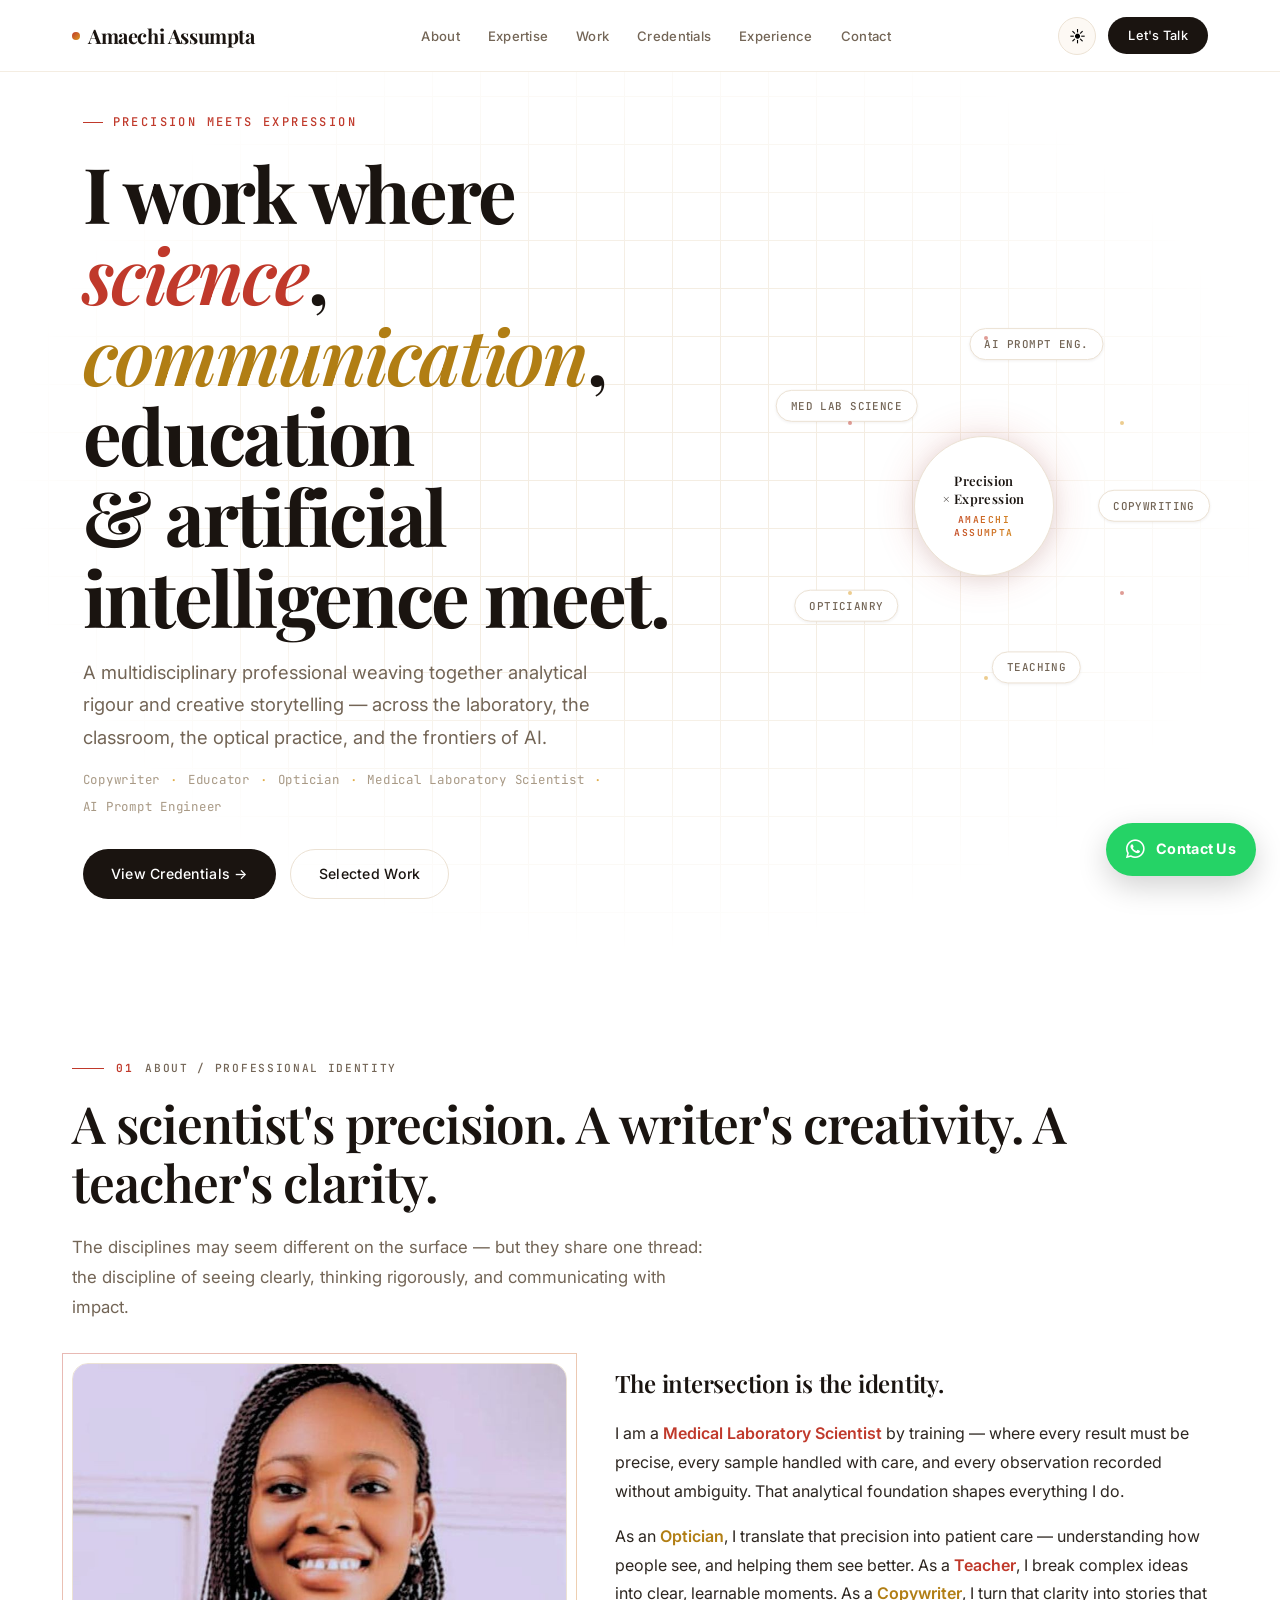
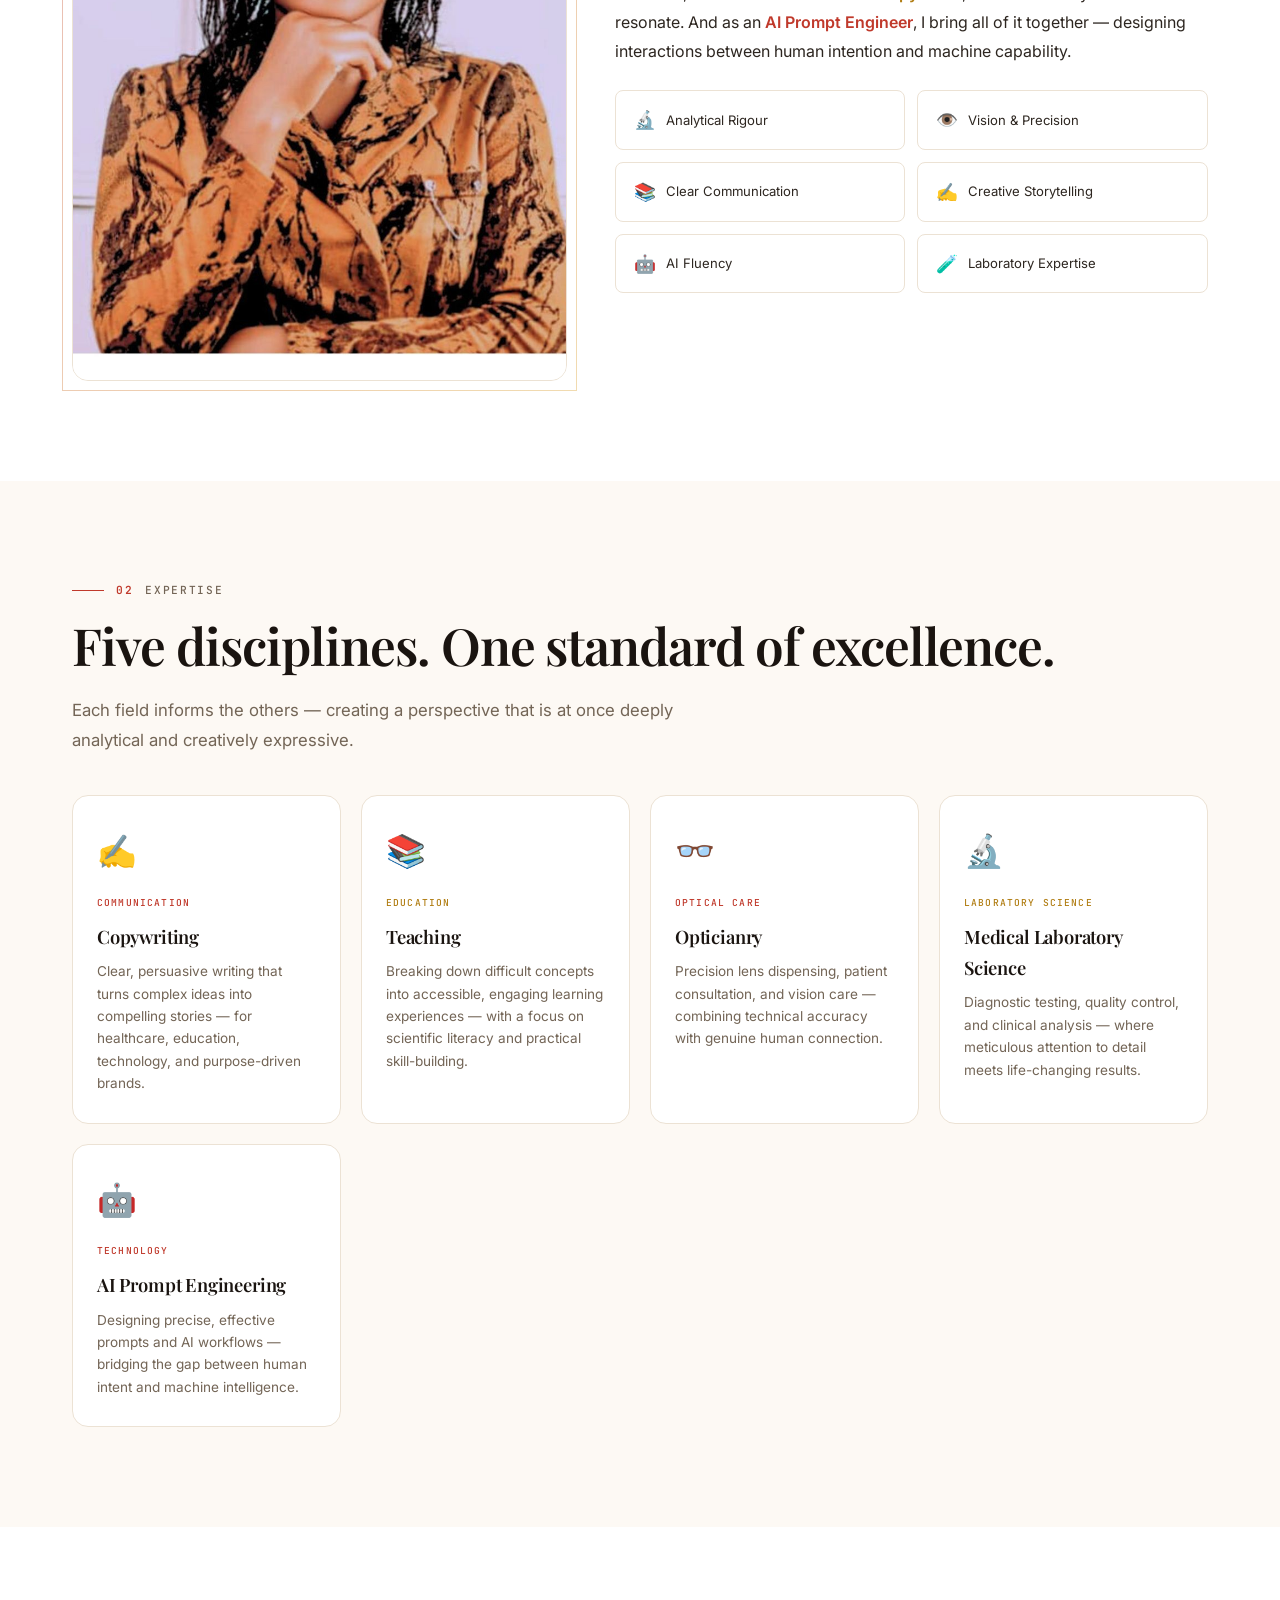
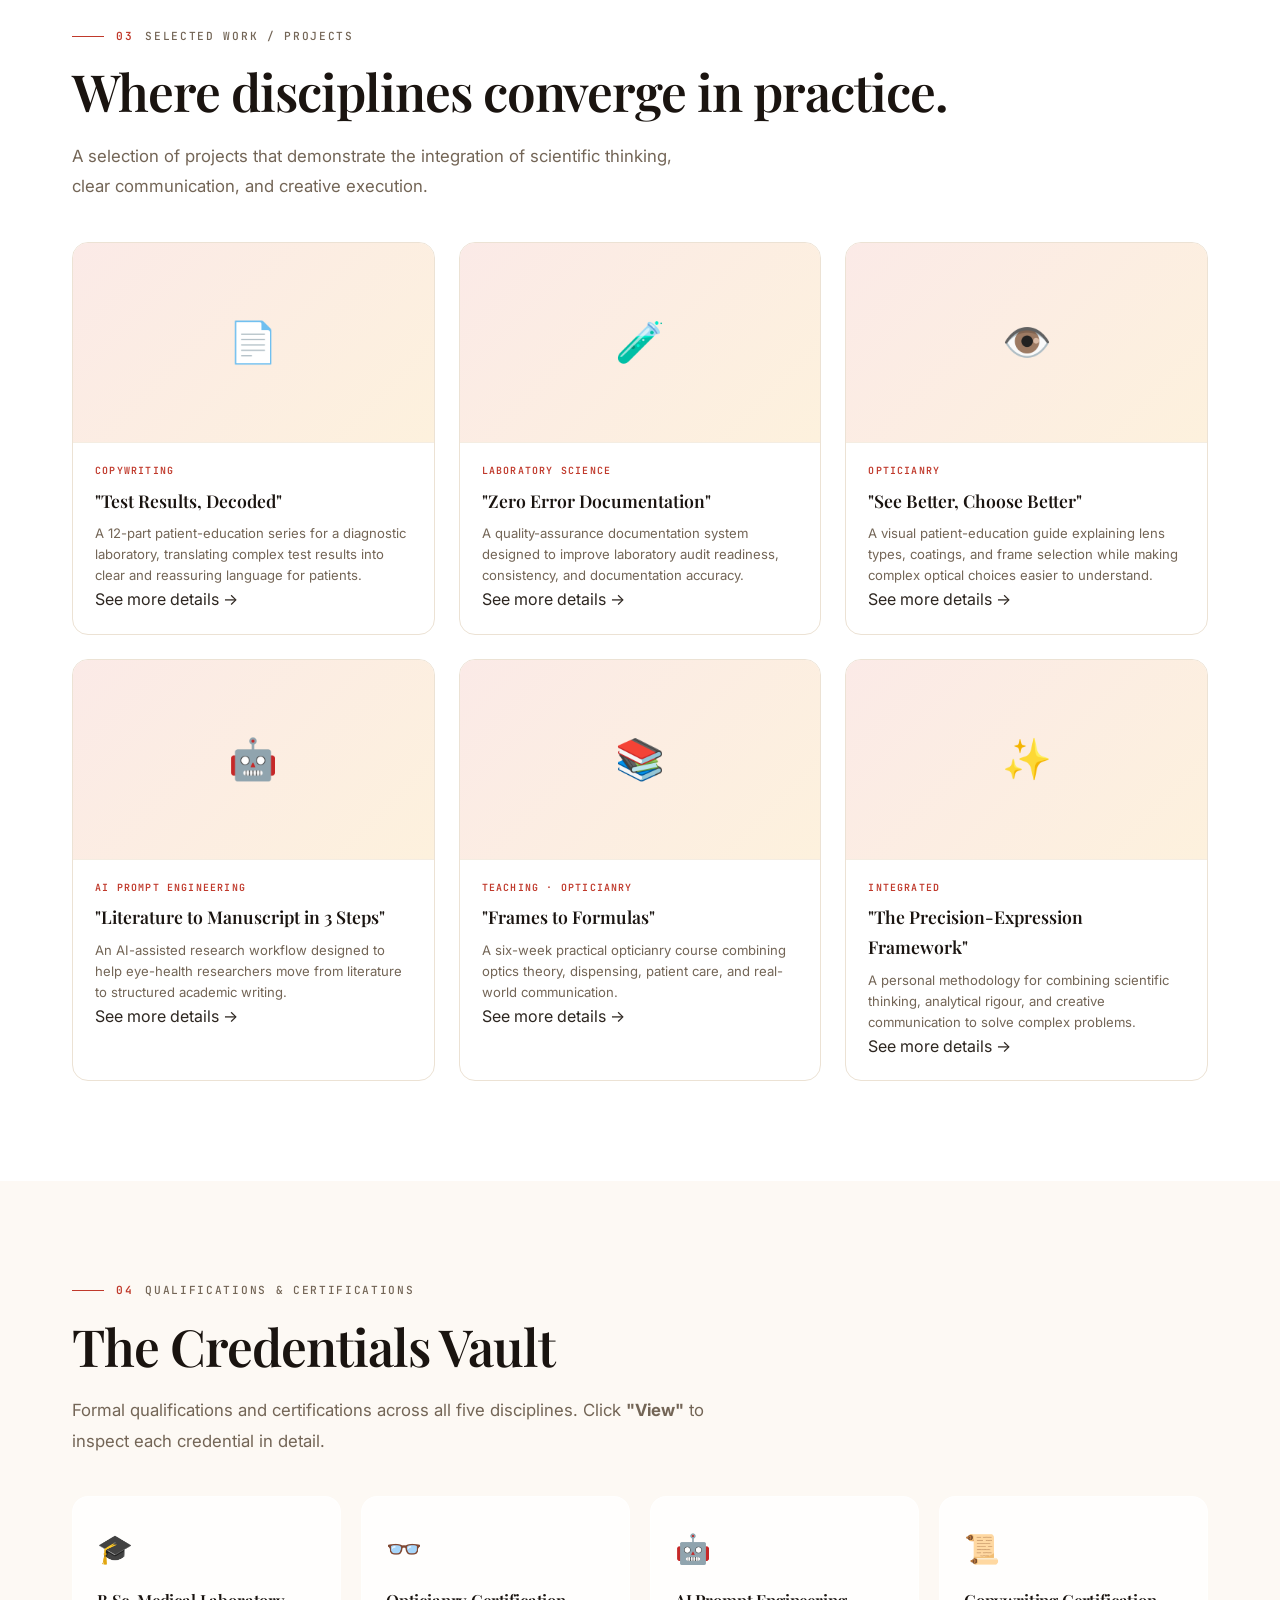
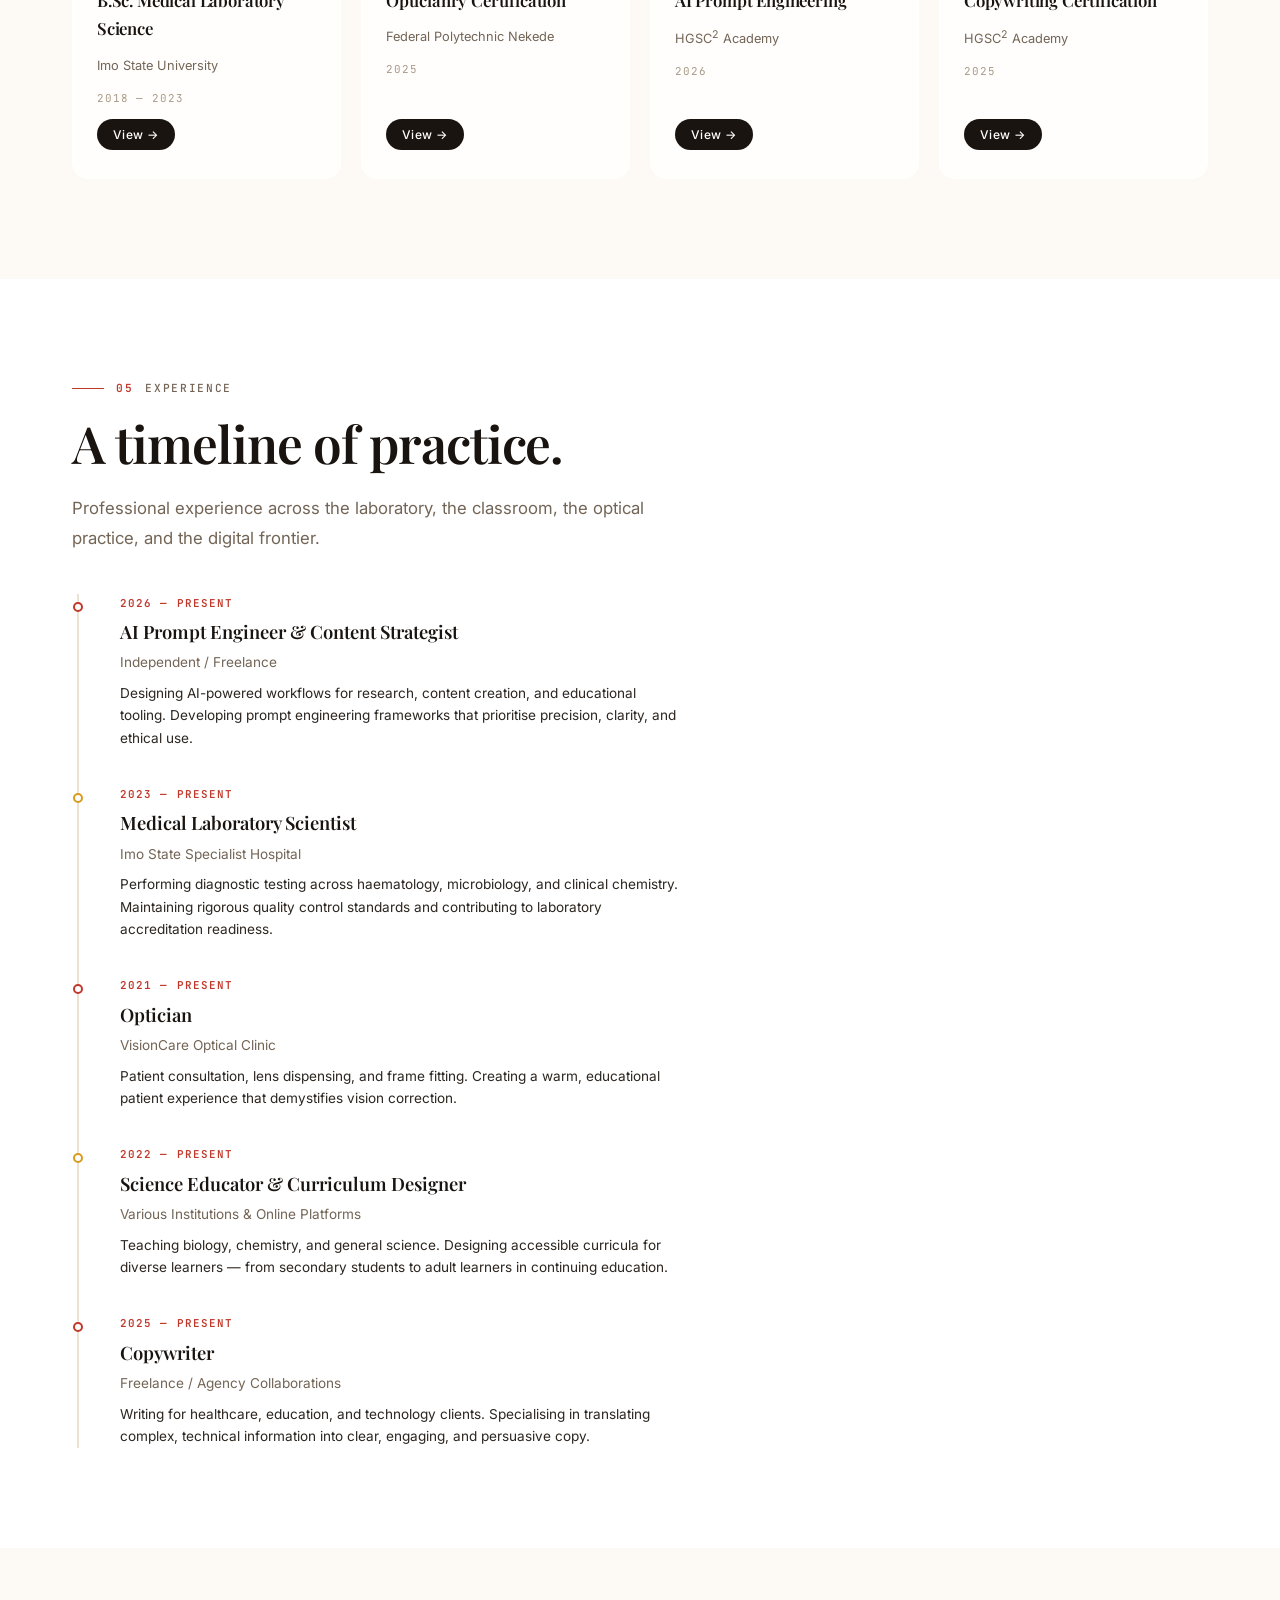
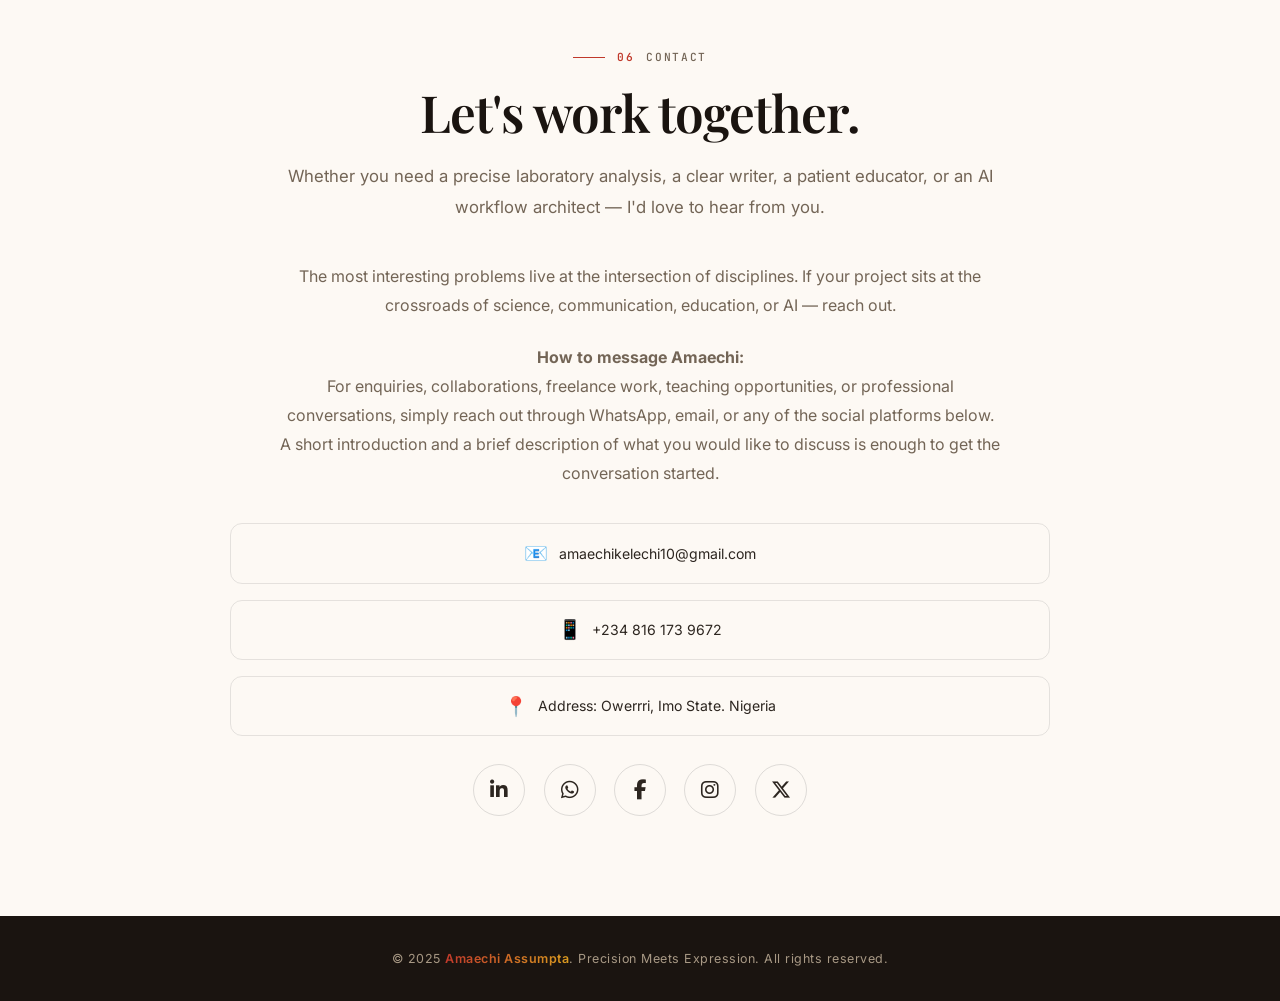
==== commit a2ab8bfe: "Edited comit" ====
--- a/index.html
+++ b/index.html
@@ -251,8 +251,8 @@
                 <div class="credential-card reveal reveal-delay-1">
                     <span class="cred-icon">👓</span>
                     <h4 class="cred-title">Opticianry Certification</h4>
-                    <p class="cred-institution">Nigerian Opticianry Institute</p>
-                    <span class="cred-year">2021</span>
+                    <p class="cred-institution">Federal Polytechnic Nekede</p>
+                    <span class="cred-year">2025</span>
                     <button class="cred-view-btn" data-cert="opticianry">View →</button>
                 </div>
                 <div class="credential-card reveal reveal-delay-2">
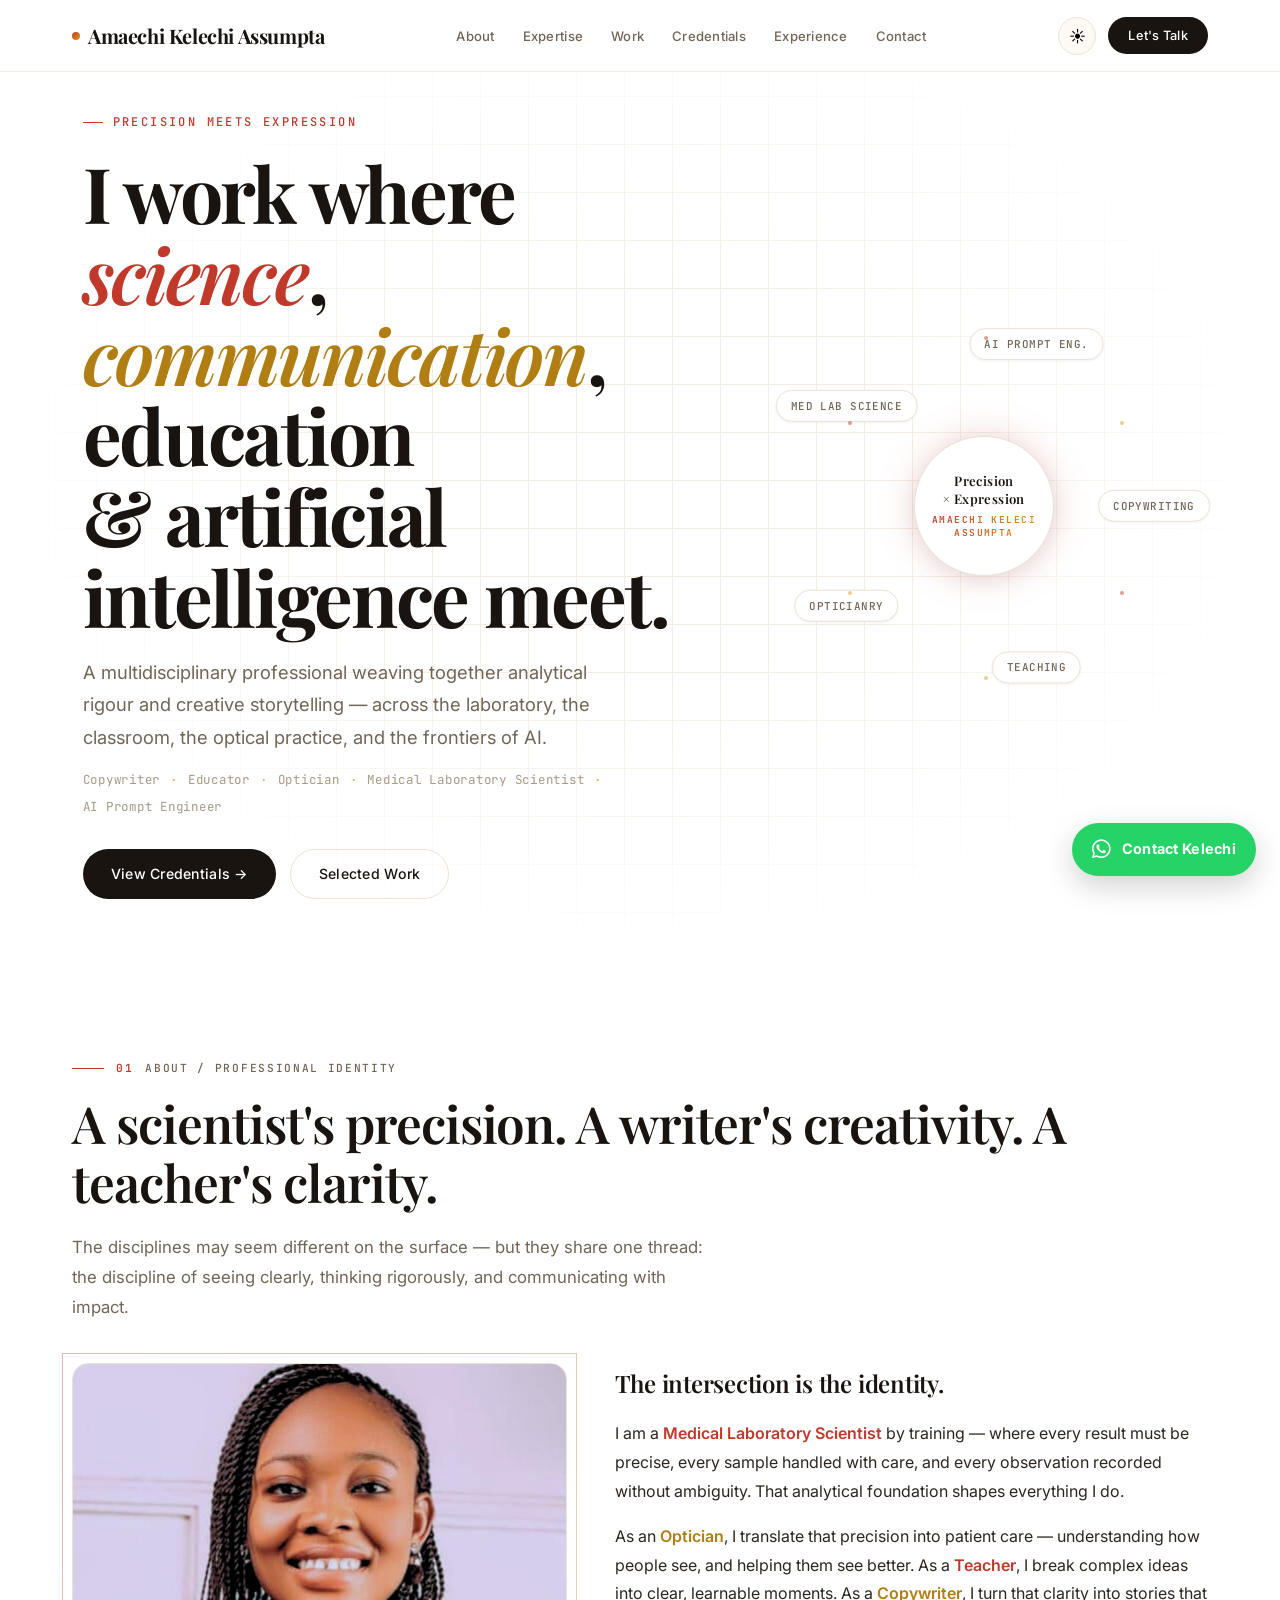
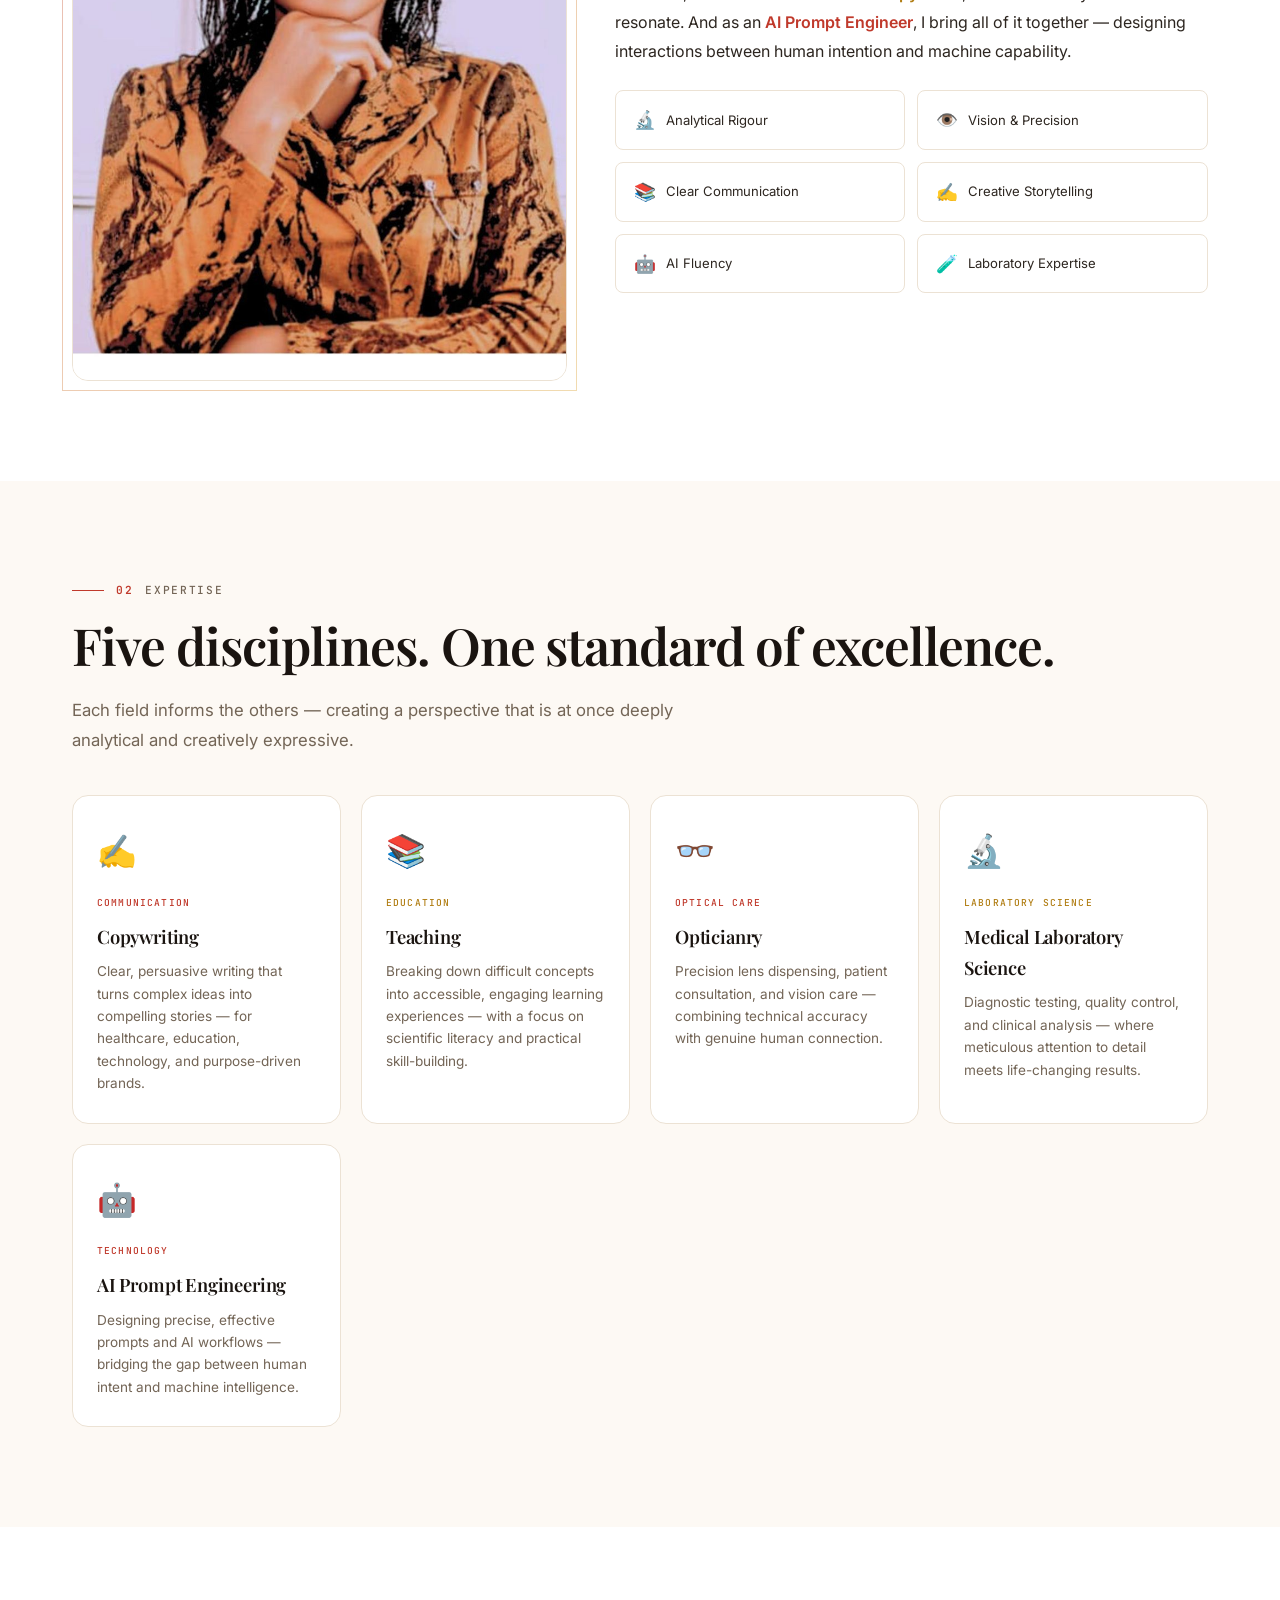
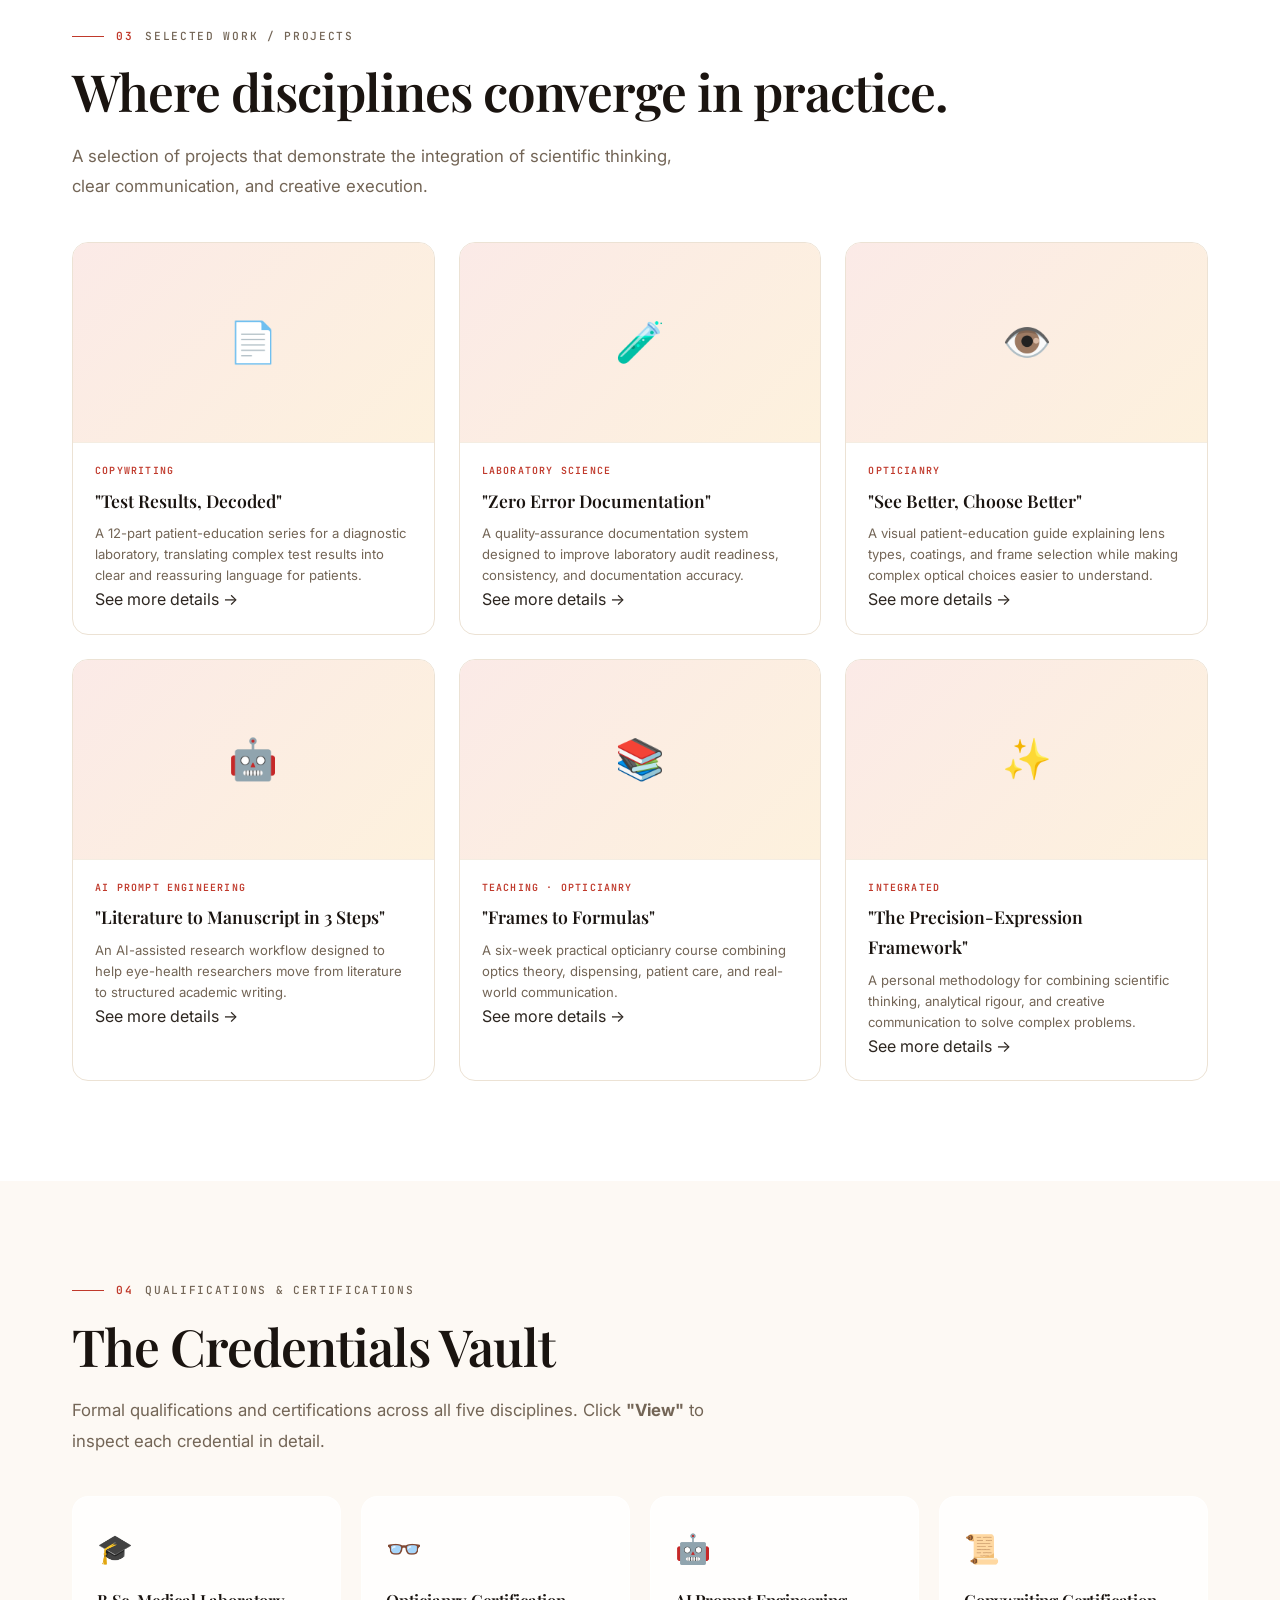
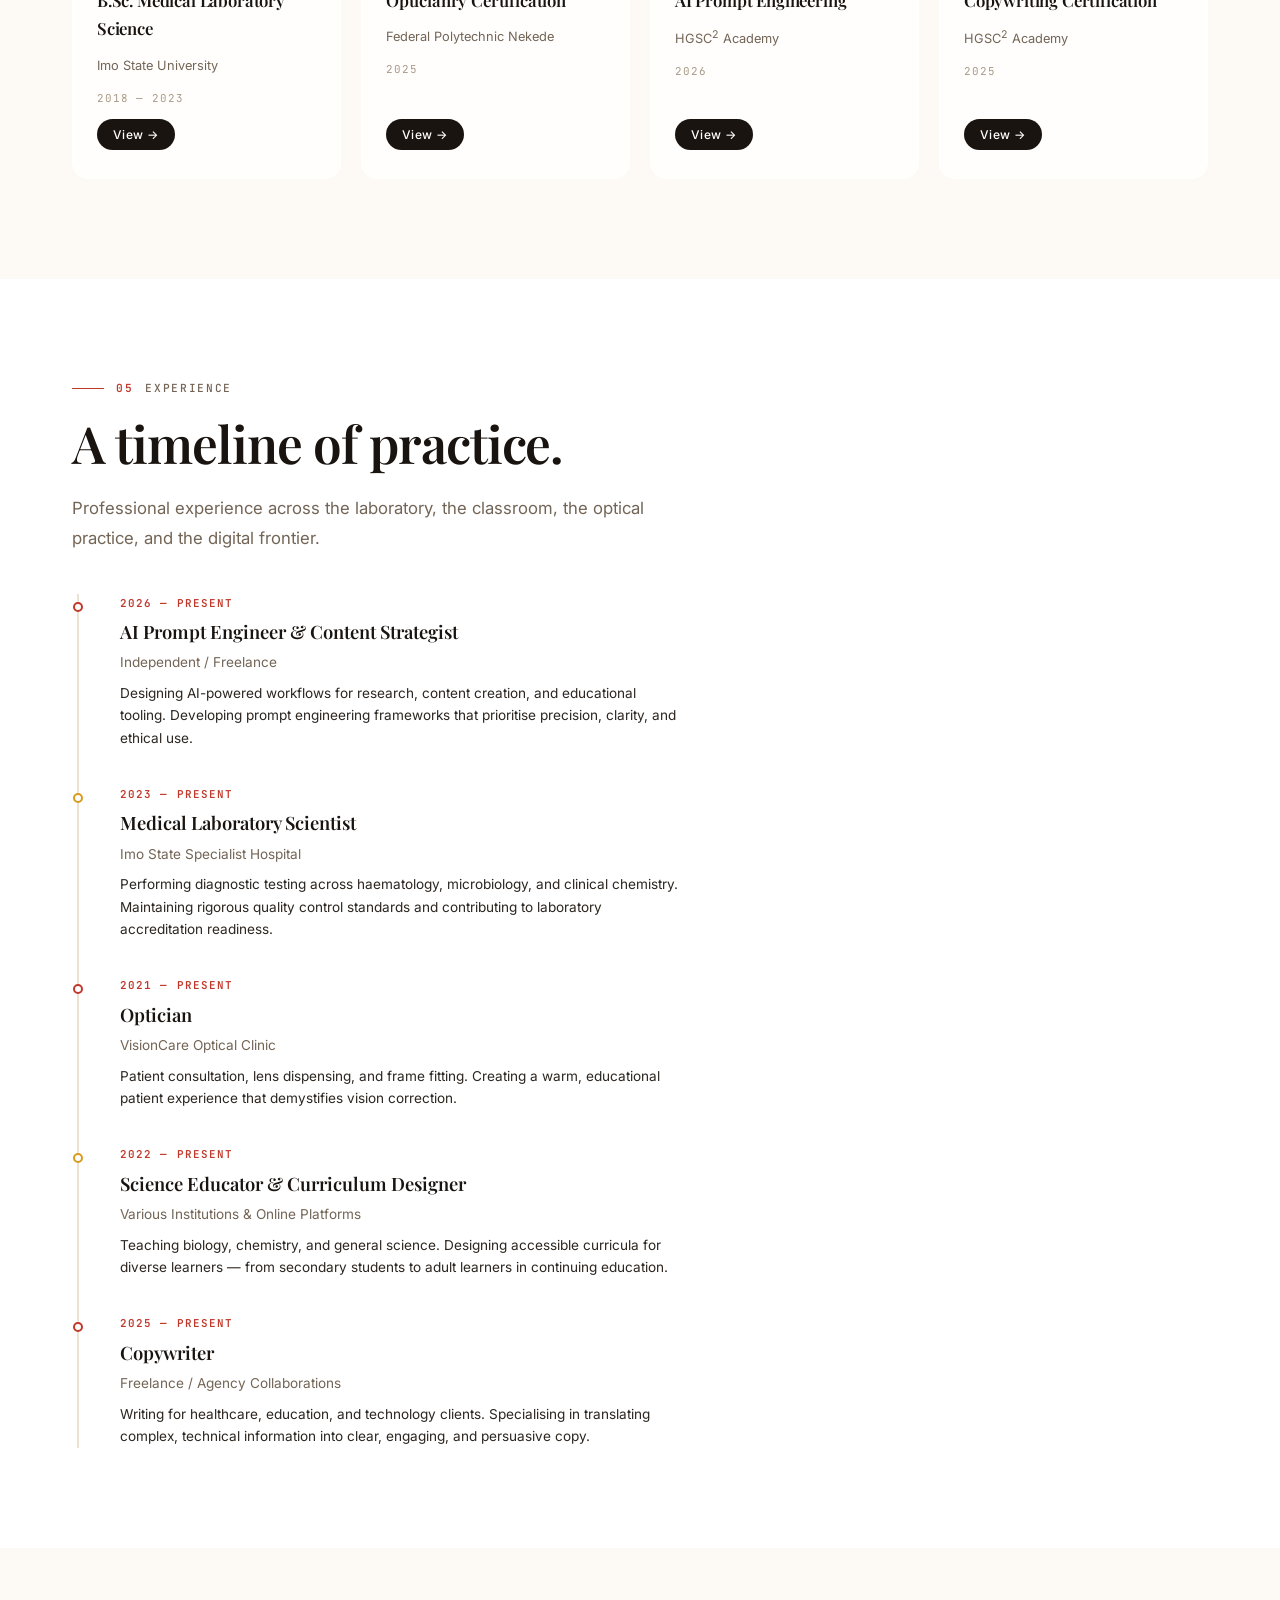
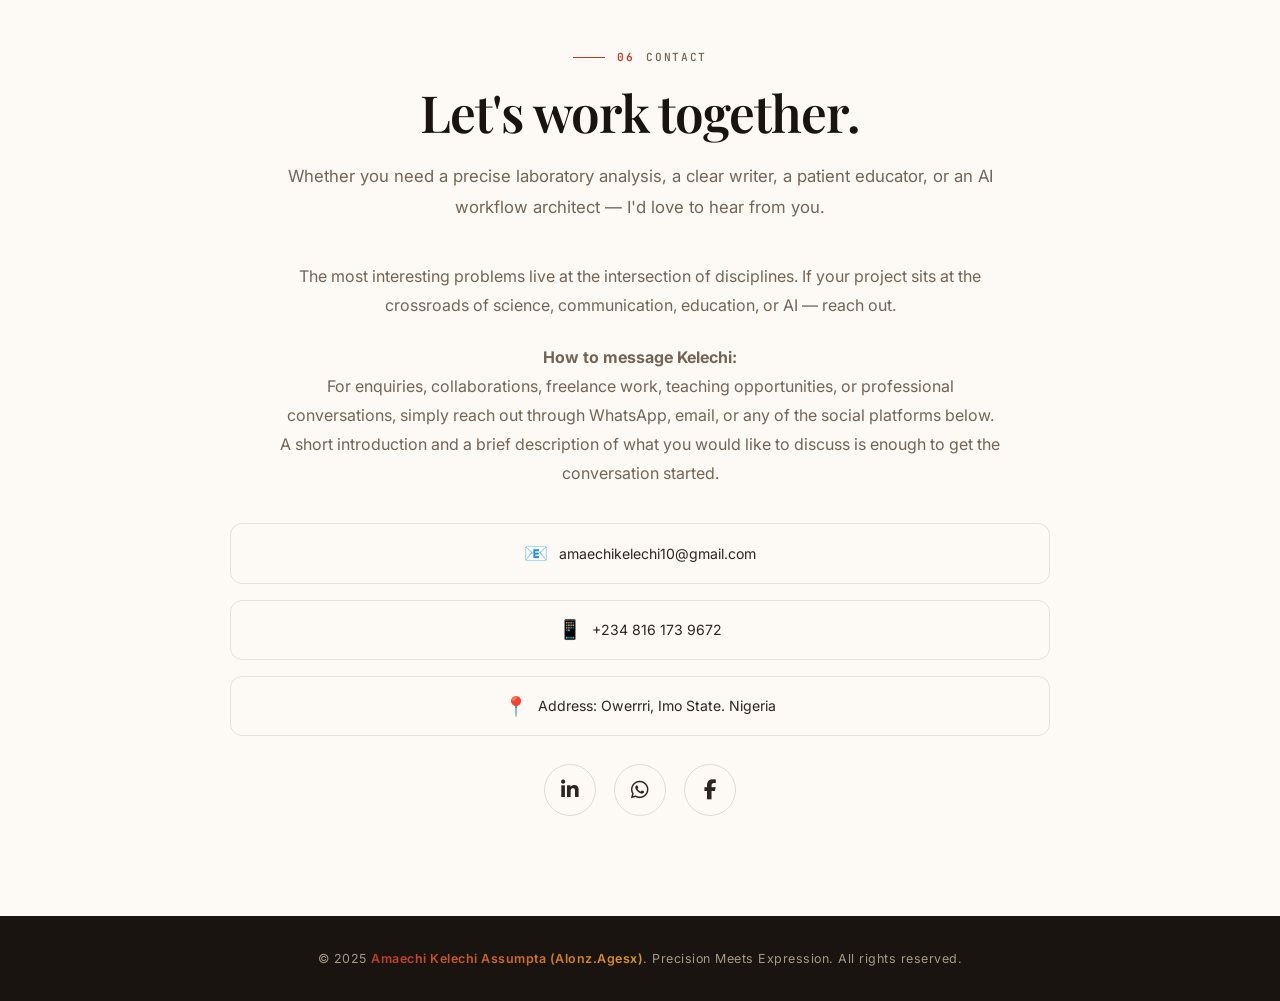
==== commit ce444cf3: "Edited comit" ====
--- a/index.html
+++ b/index.html
@@ -4,11 +4,11 @@
 <head>
     <meta charset="UTF-8" />
     <meta name="viewport" content="width=device-width, initial-scale=1.0" />
-    <title>Amaechi Assumpta — Precision Meets Expression</title>
+    <title>Amaechi Kelechi Assumpta — Precision Meets Expression</title>
     <meta name="description"
-        content="Portfolio of Amaechi Assumpta — Copywriter, Educator, Optician, Medical Laboratory Scientist, and AI Prompt Engineer." />
+        content="Portfolio of Amaechi Kelechi Assumpta — Copywriter, Educator, Optician, Medical Laboratory Scientist, and AI Prompt Engineer." />
     <meta name="theme-color" content="#C0392B" /> <!-- Open Graph -->
-    <meta property="og:title" content="Amaechi Assumpta — Precision Meets Expression" />
+    <meta property="og:title" content="Amaechi Kelechi Assumpta — Precision Meets Expression" />
     <meta property="og:description"
         content="Copywriter · Educator · Optician · Medical Laboratory Scientist · AI Prompt Engineer" />
     <meta property="og:type" content="website" />
@@ -30,7 +30,8 @@
 
 <body> <!-- ==========================================    NAVIGATION    ========================================== -->
     <nav class="nav" id="navbar" role="navigation" aria-label="Main navigation">
-        <div class="nav-inner"> <a href="#home" class="nav-logo"> <span class="logo-dot"></span> Amaechi Assumpta </a>
+        <div class="nav-inner"> <a href="#home" class="nav-logo"> <span class="logo-dot"></span> Amaechi Kelechi
+                Assumpta </a>
             <ul class="nav-links" id="navLinks">
                 <li><a href="#about">About</a></li>
                 <li><a href="#expertise">Expertise</a></li>
@@ -67,7 +68,7 @@
                 <div class="hero-orbital" aria-hidden="true">
                     <div class="orbital-container">
                         <div class="orbital-center">
-                            <div> Precision<br />× Expression <small>Amaechi Assumpta</small> </div>
+                            <div> Precision<br />× Expression <small>Amaechi Keleci Assumpta</small> </div>
                         </div>
                         <div class="orbital-ring"> <span class="orbital-item" data-angle="0">Copywriting</span> <span
                                 class="orbital-item" data-angle="72">Teaching</span> <span class="orbital-item"
@@ -96,7 +97,7 @@
                 <div class="about-visual reveal">
                     <div class="accent-border"></div>
                     <div class="photo-placeholder"> <img src="assets/images/AAKc.jpeg"
-                            alt="Portrait of Amaechi Assumpta"
+                            alt="Portrait of Amaechi Kelechi Assumpta"
                             onerror="this.style.display='none'; this.parentElement.classList.add('no-photo');" /> </div>
                 </div>
                 <div class="about-text reveal reveal-delay-1">
@@ -229,7 +230,7 @@
             </div>
         </div>
     </section>
-      <!-- ==========================================
+    <!-- ==========================================
     CREDENTIALS — "Credentials Vault"
     ========================================== -->
     <section id="credentials">
@@ -327,7 +328,7 @@
                 <div class="contact-info reveal">
                     <p> The most interesting problems live at the intersection of disciplines. If your project sits at
                         the crossroads of science, communication, education, or AI — reach out. </p>
-                    <p class="contact-message-guide"> <strong>How to message Amaechi:</strong><br /> For enquiries,
+                    <p class="contact-message-guide"> <strong>How to message Kelechi:</strong><br /> For enquiries,
                         collaborations, freelance work, teaching opportunities, or professional conversations, simply
                         reach out through WhatsApp, email, or any of the social platforms below. A short introduction
                         and a brief description of what you would like to discuss is enough to get the conversation
@@ -347,13 +348,8 @@
                             aria-label="Message Amaechi on WhatsApp" title="WhatsApp"> <i
                                 class="fa-brands fa-whatsapp"></i> </a> <a
                             href="https://www.facebook.com/kelechi.amaechi.1238" class="social-link" target="_blank"
-                            rel="noopener noreferrer" aria-label="Amaechi on Facebook" title="Facebook"> <i
-                                class="fa-brands fa-facebook-f"></i> </a> <a
-                            href="https://www.instagram.com/kelechi_amaechi10" class="social-link" target="_blank"
-                            rel="noopener noreferrer" aria-label="Amaechi on Instagram" title="Instagram"> <i
-                                class="fa-brands fa-instagram"></i> </a> <a href="https://x.com/your-x-username"
-                            class="social-link" target="_blank" rel="noopener noreferrer" aria-label="Amaechi on X"
-                            title="X"> <i class="fa-brands fa-x-twitter"></i> </a> </div>
+                            rel="noopener noreferrer" aria-label="Amaechi on Facebook" title="Facebook"><i class="fa-brands fa-facebook-f"></i> </a>
+                            </div>
                 </div>
             </div>
         </div>
@@ -361,11 +357,12 @@
     <!-- ==========================================    FOOTER    ========================================== -->
     <footer class="footer">
         <div class="container">
-            <p>© 2025 <span>Amaechi Assumpta</span>. Precision Meets Expression. All rights reserved.</p>
+            <p>© 2025 <span>Amaechi Kelechi Assumpta (Alonz.Agesx)</span>. Precision Meets Expression. All rights
+                reserved.</p>
         </div>
     </footer> <!-- Fixed WhatsApp Contact Button --> <a href="https://wa.me/2348161739672" class="whatsapp-float"
         target="_blank" rel="noopener noreferrer" aria-label="Contact Amaechi on WhatsApp"> <i
-            class="fa-brands fa-whatsapp"></i> <span>Contact Us</span> </a>
+            class="fa-brands fa-whatsapp"></i> <span>Contact Kelechi</span> </a>
     <!-- ==========================================    CREDENTIAL MODAL    ========================================== -->
     <div class="modal-overlay" id="credentialModal" role="dialog" aria-modal="true" aria-label="Credential viewer">
         <div class="modal"> <button class="modal-close" id="modalClose" aria-label="Close credential viewer">✕</button>
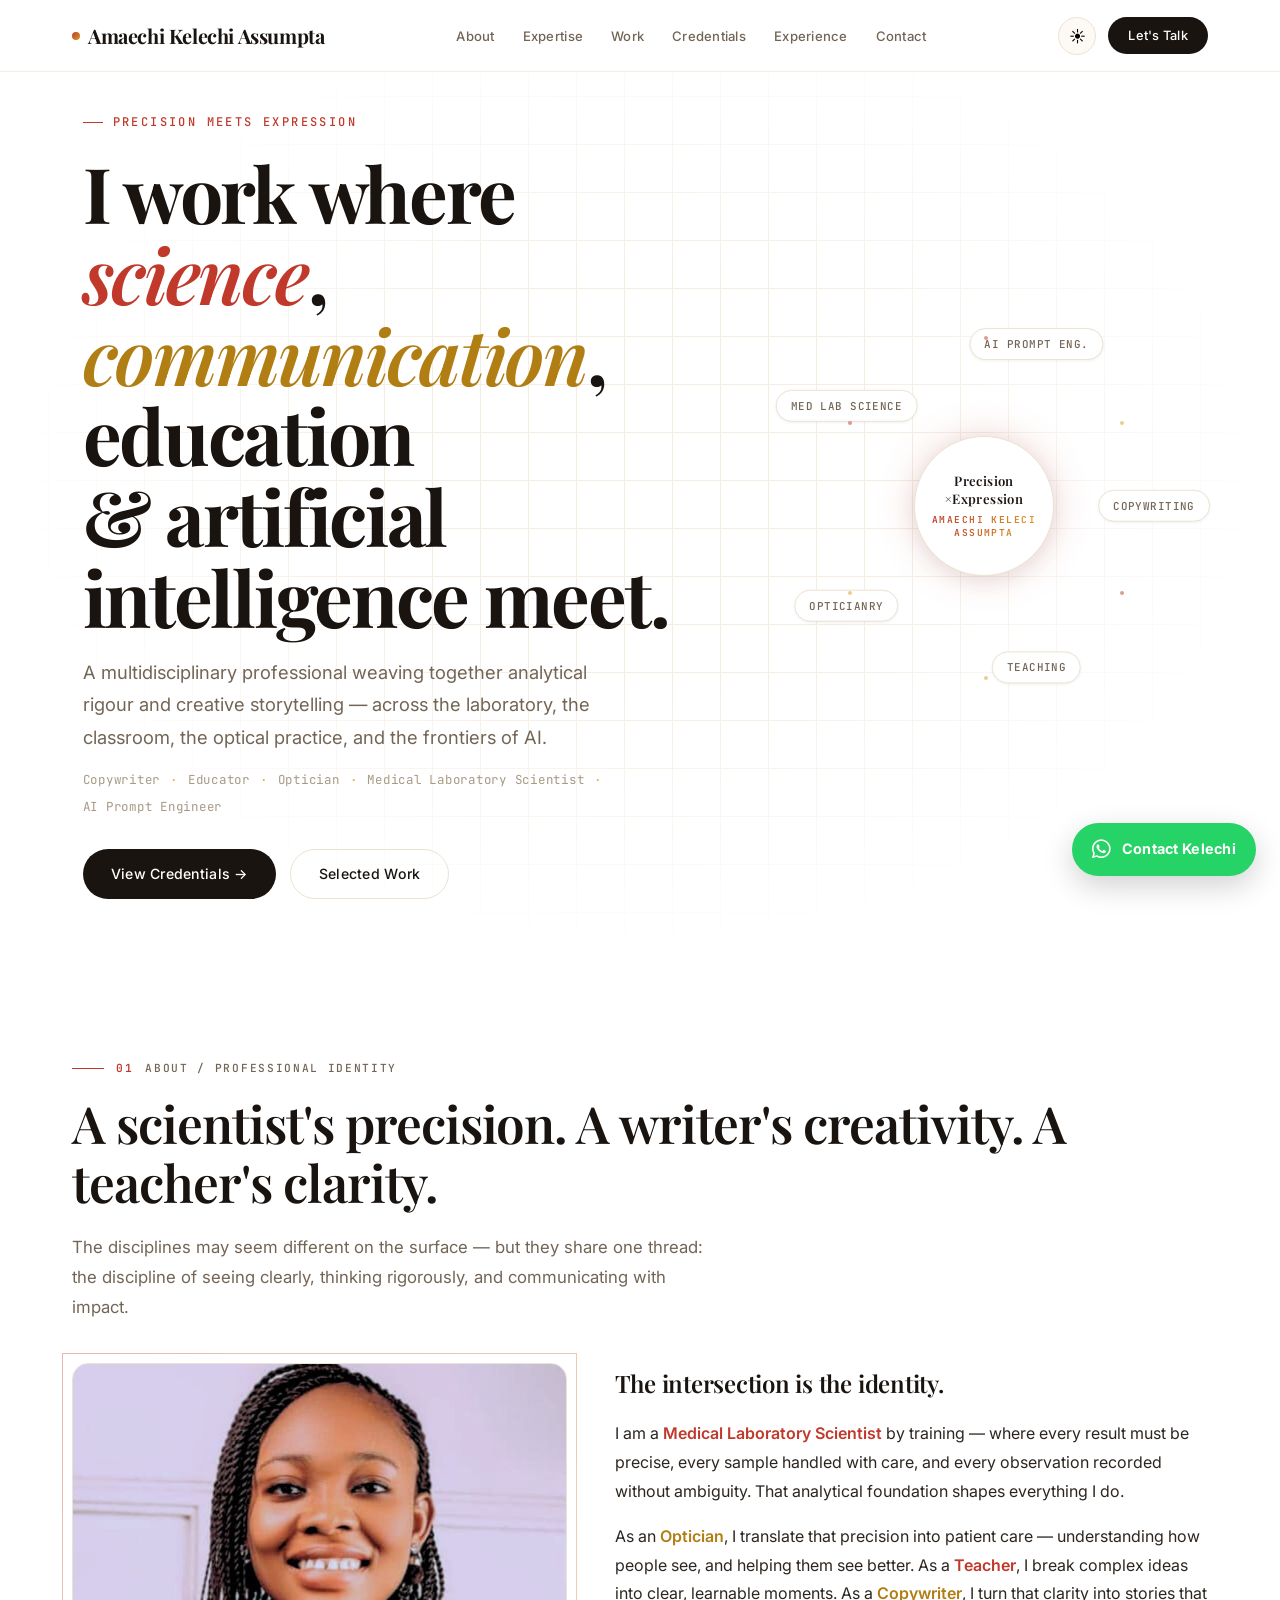
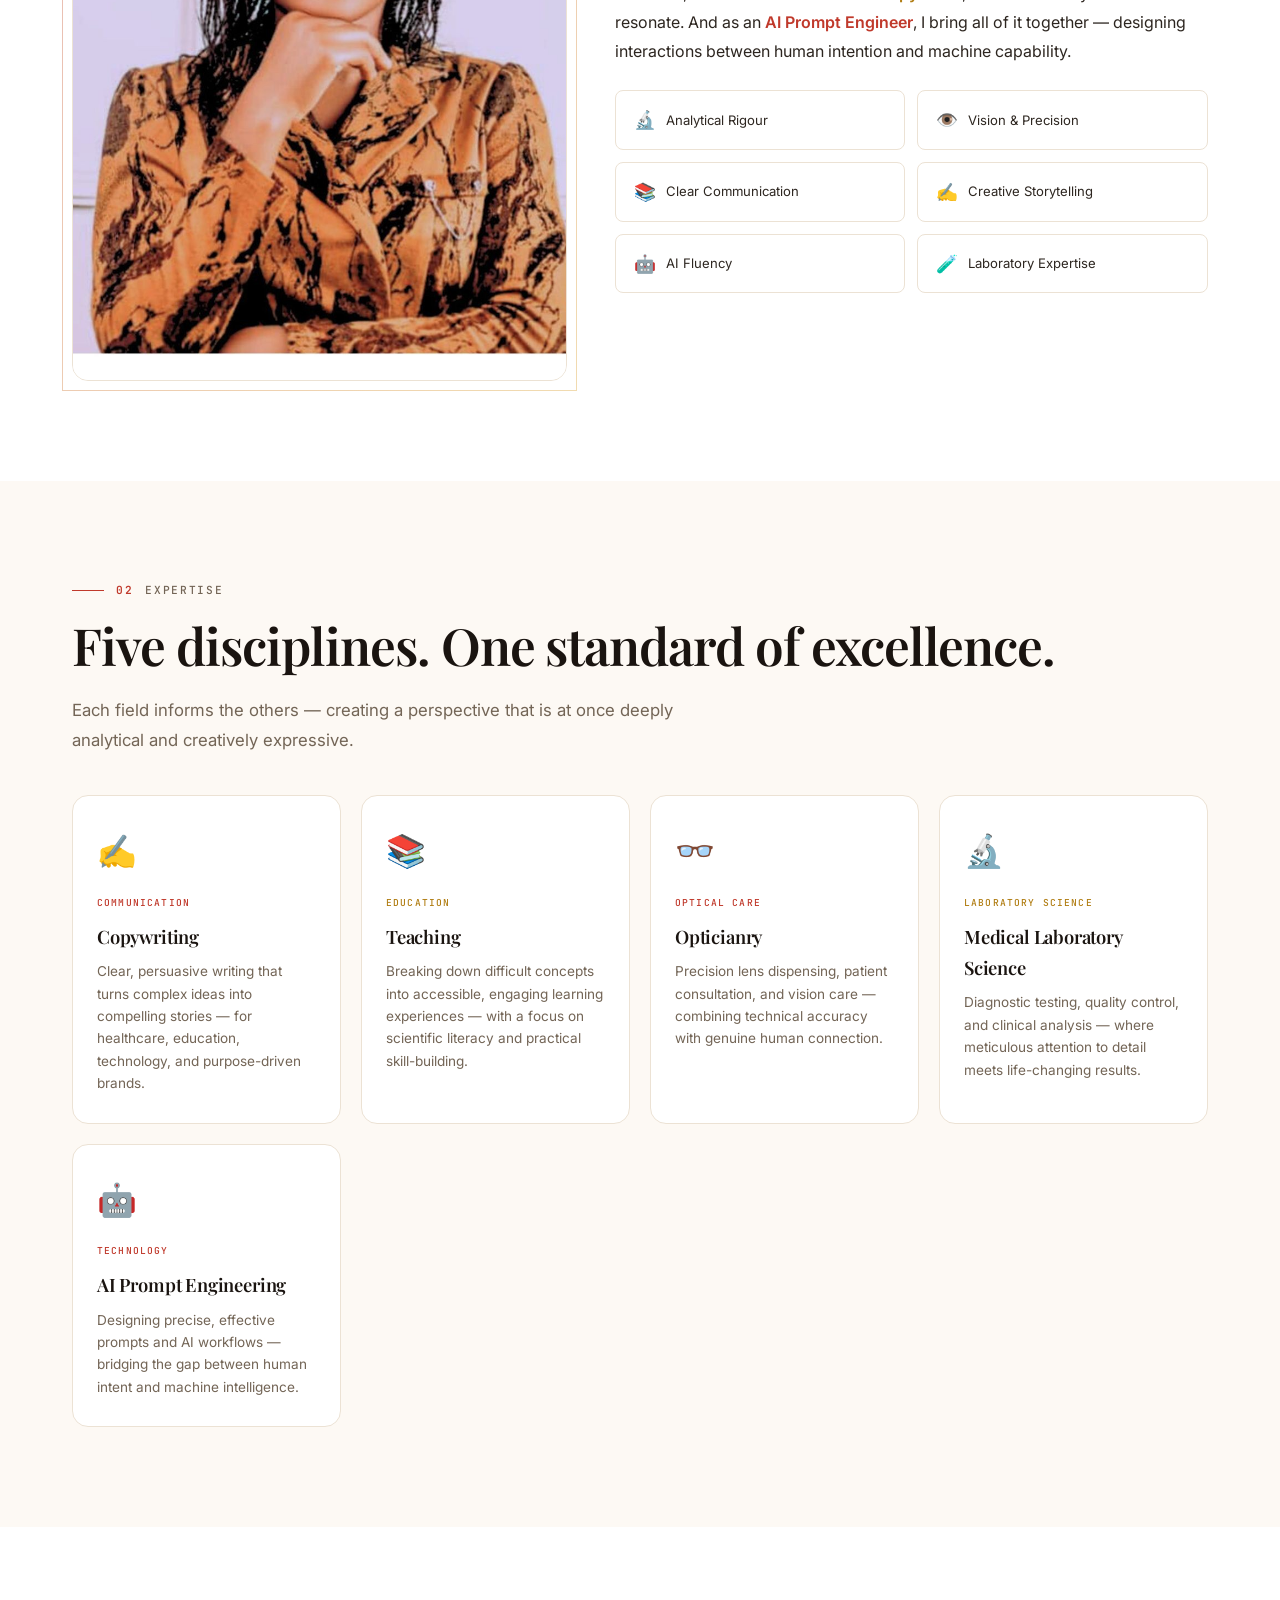
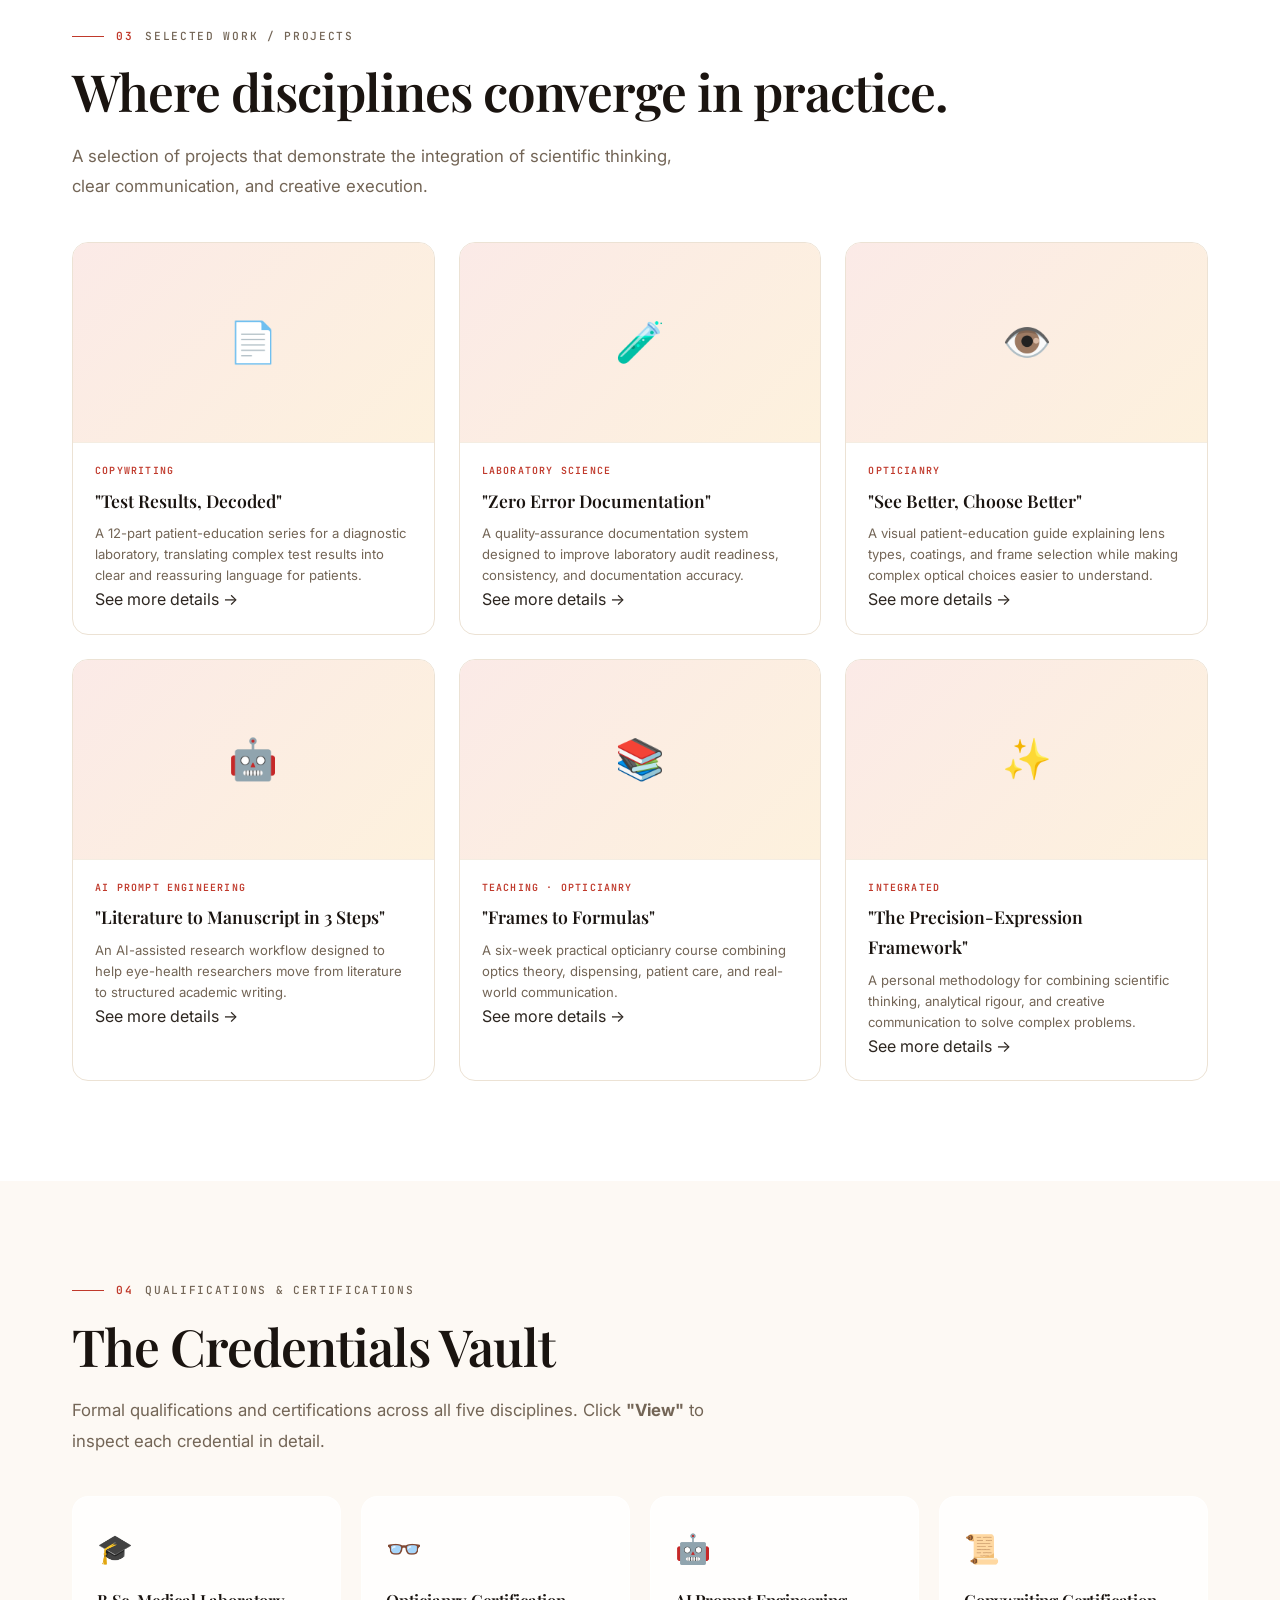
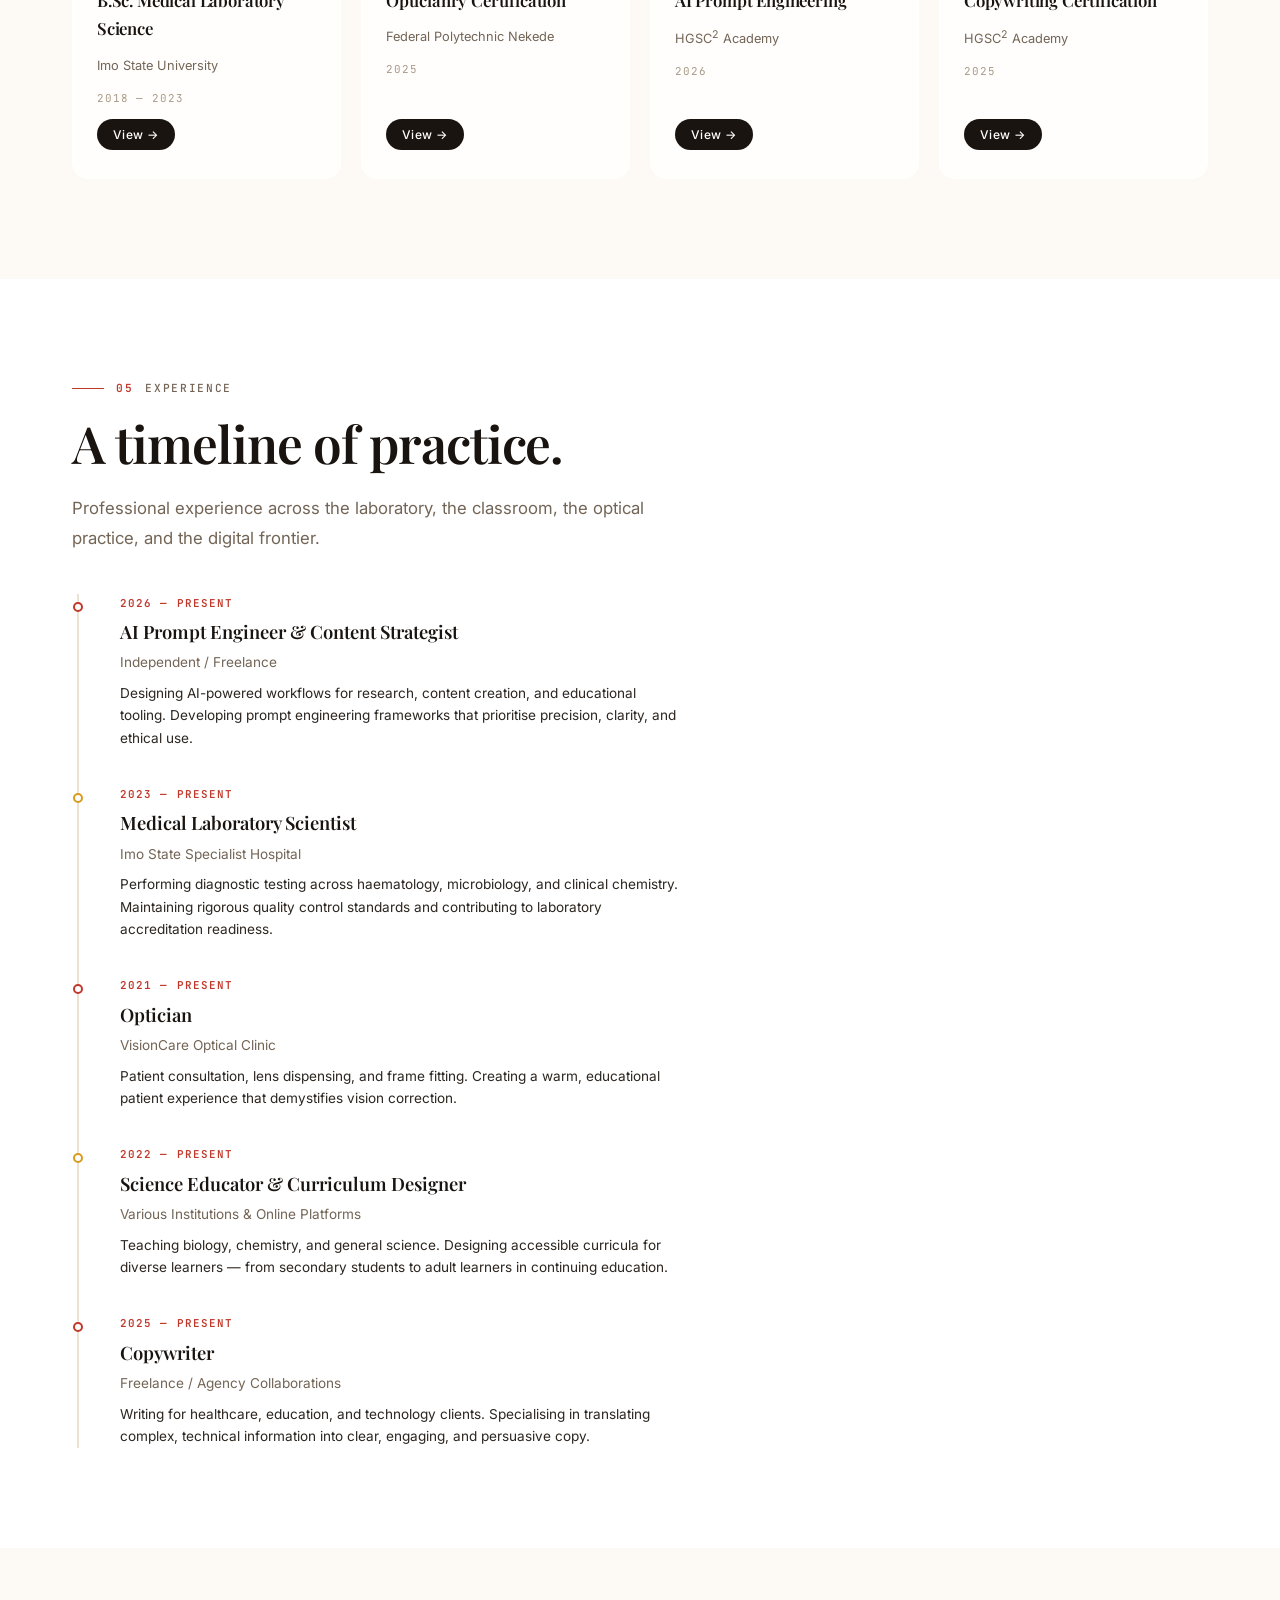
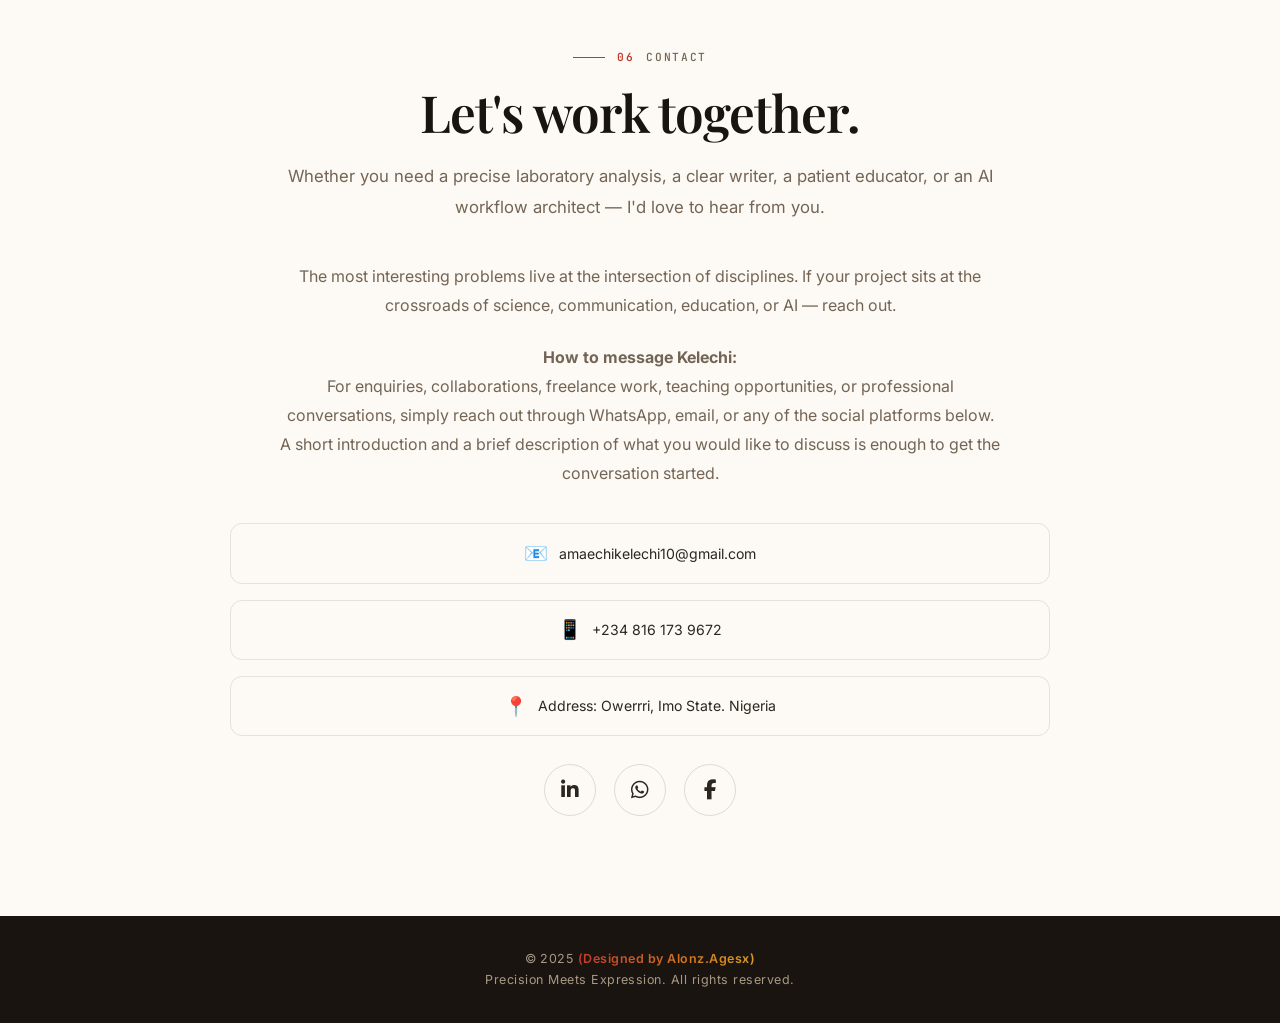
==== commit 91fa2c8a: "Edited comit" ====
--- a/index.html
+++ b/index.html
@@ -68,7 +68,7 @@
                 <div class="hero-orbital" aria-hidden="true">
                     <div class="orbital-container">
                         <div class="orbital-center">
-                            <div> Precision<br />× Expression <small>Amaechi Keleci Assumpta</small> </div>
+                            <div> Precision<br/>×Expression<small>Amaechi Keleci Assumpta</small> </div>
                         </div>
                         <div class="orbital-ring"> <span class="orbital-item" data-angle="0">Copywriting</span> <span
                                 class="orbital-item" data-angle="72">Teaching</span> <span class="orbital-item"
@@ -357,7 +357,7 @@
     <!-- ==========================================    FOOTER    ========================================== -->
     <footer class="footer">
         <div class="container">
-            <p>© 2025 <span>Amaechi Kelechi Assumpta (Alonz.Agesx)</span>. Precision Meets Expression. All rights
+            <p>© 2025 <span>(Designed by Alonz.Agesx)</span><br> Precision Meets Expression. All rights
                 reserved.</p>
         </div>
     </footer> <!-- Fixed WhatsApp Contact Button --> <a href="https://wa.me/2348161739672" class="whatsapp-float"
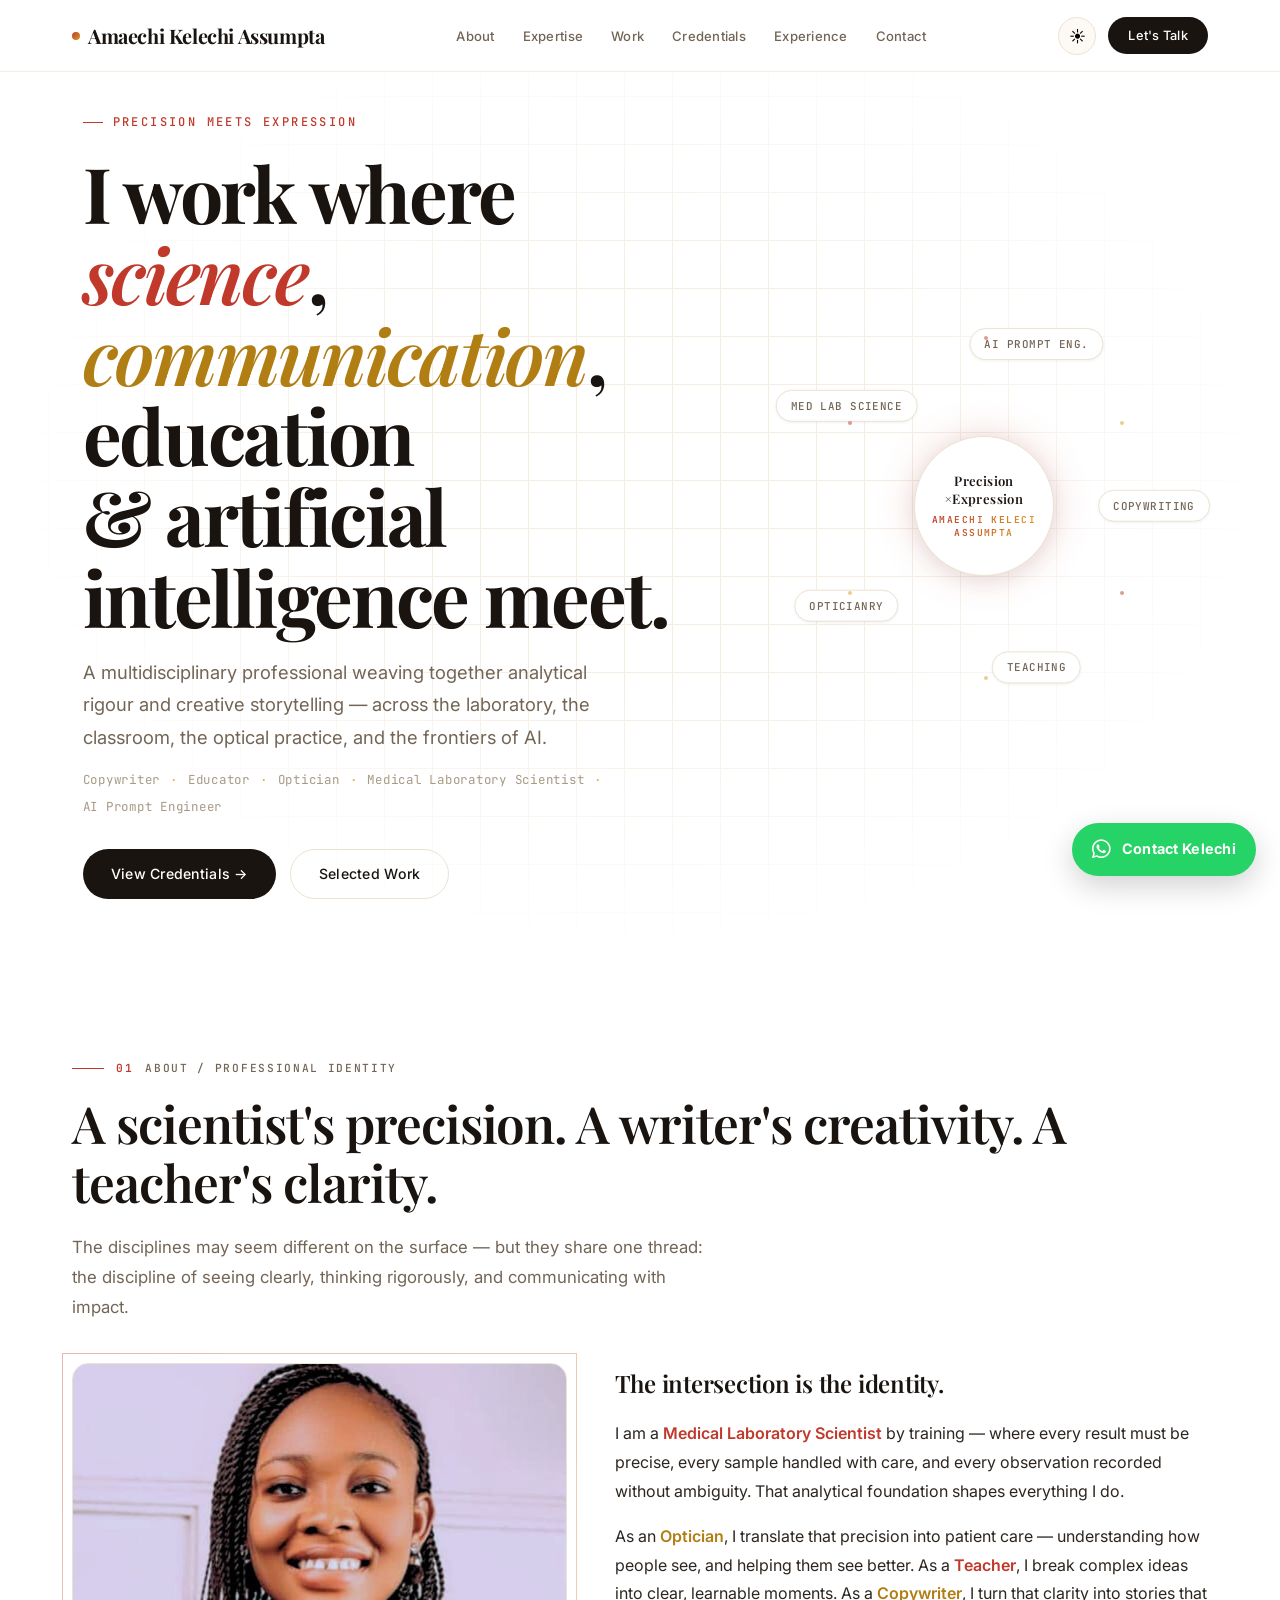
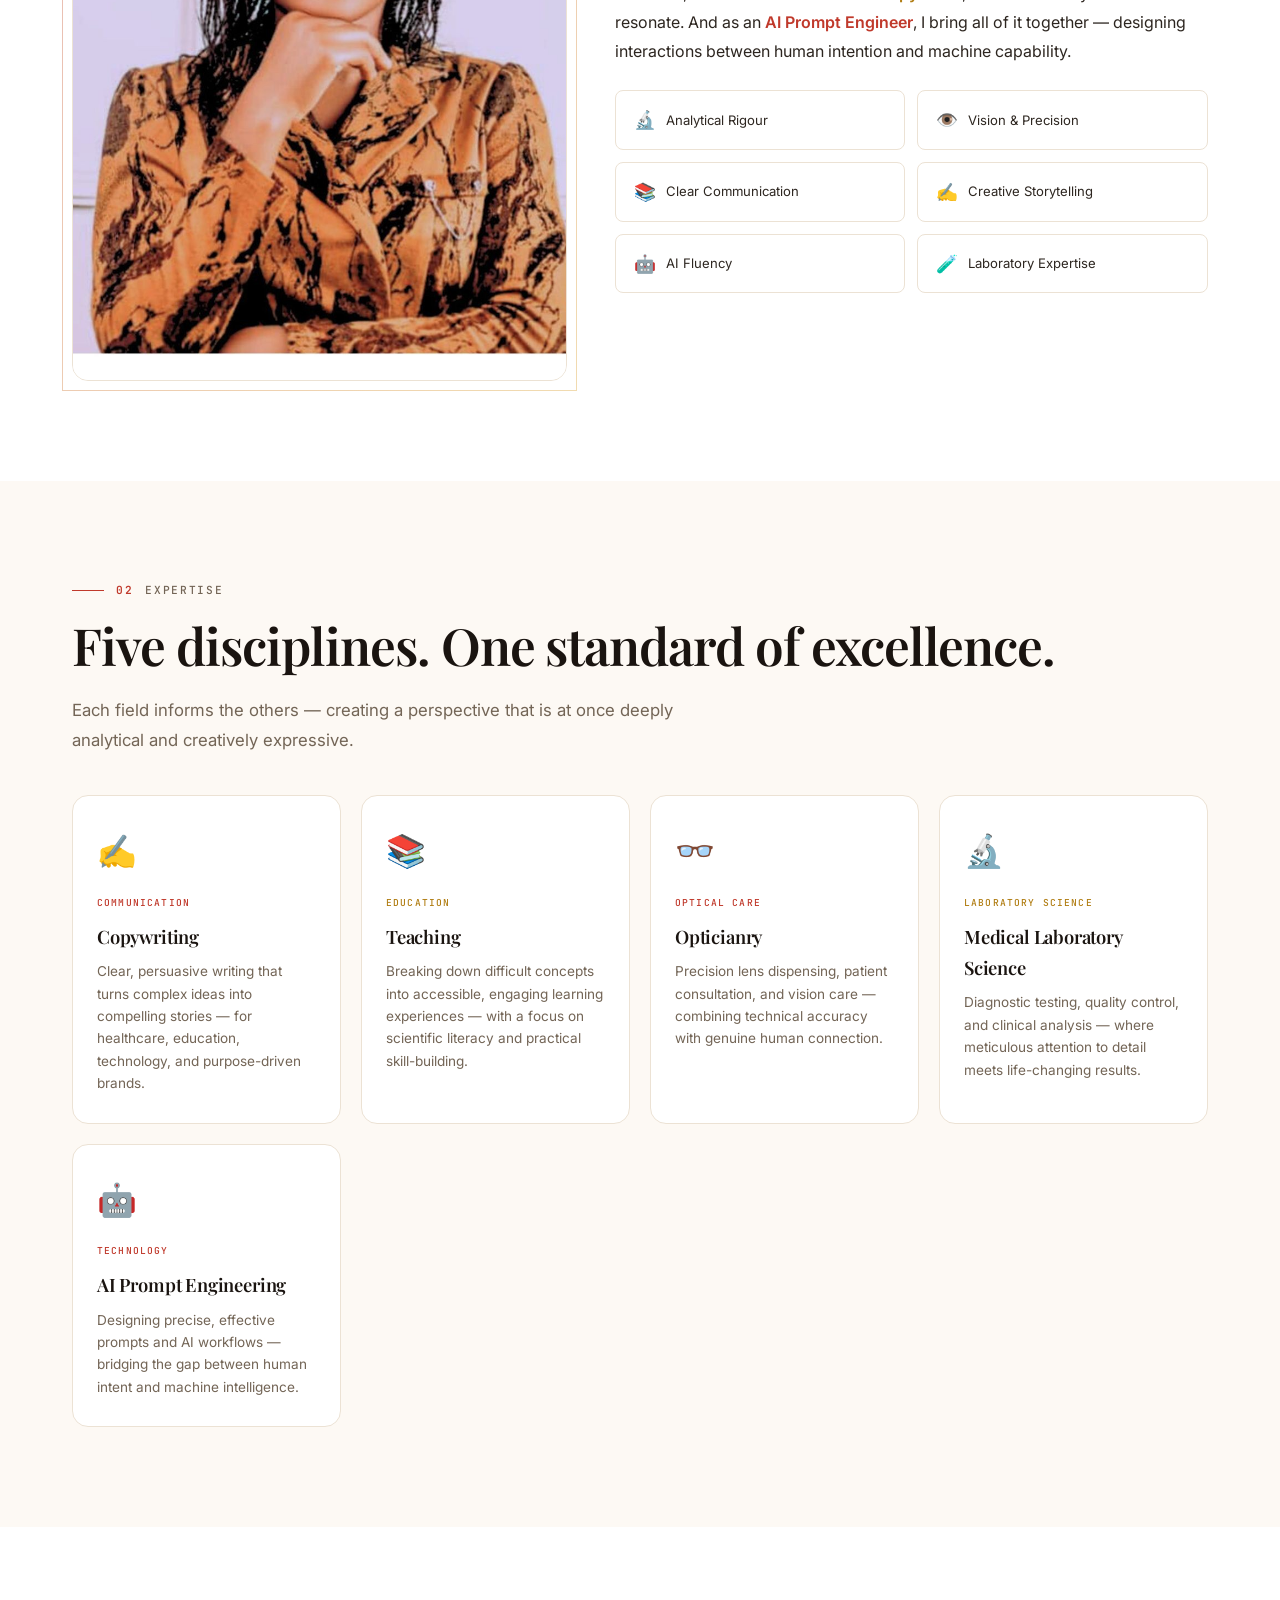
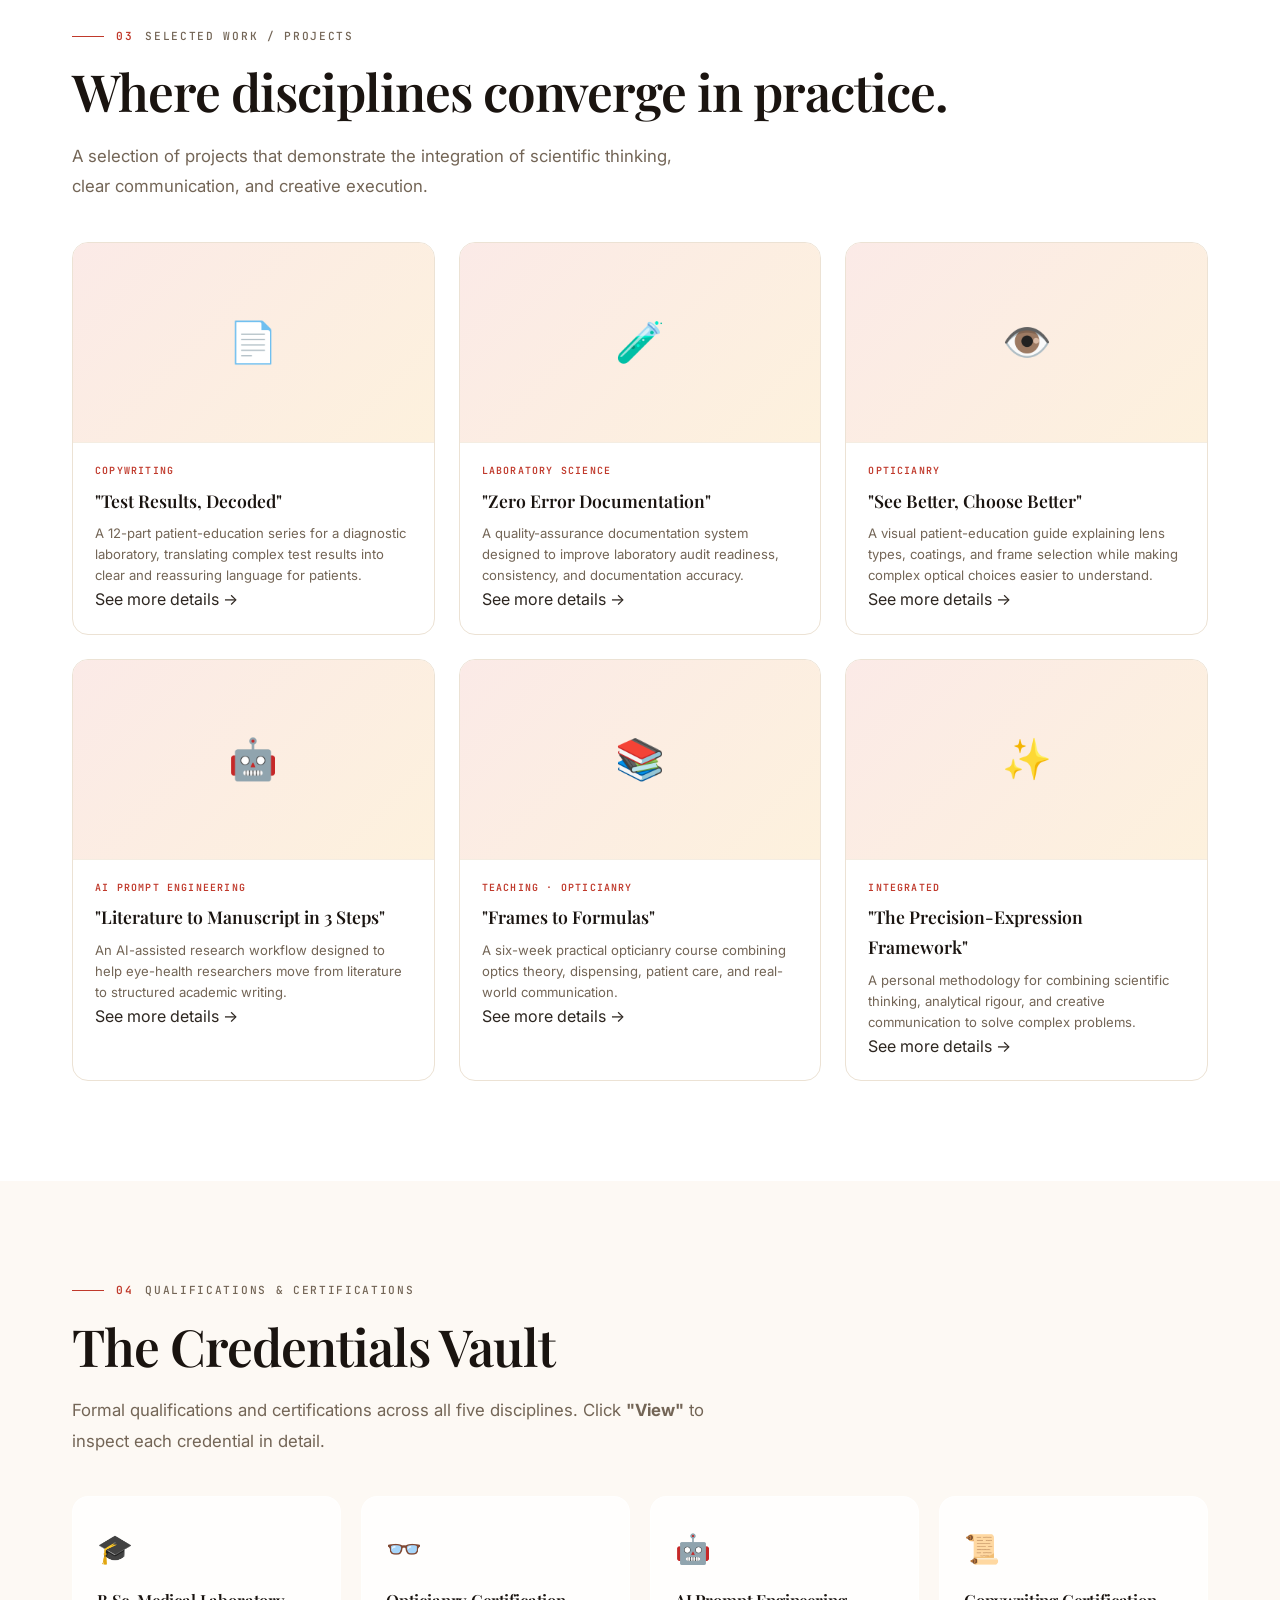
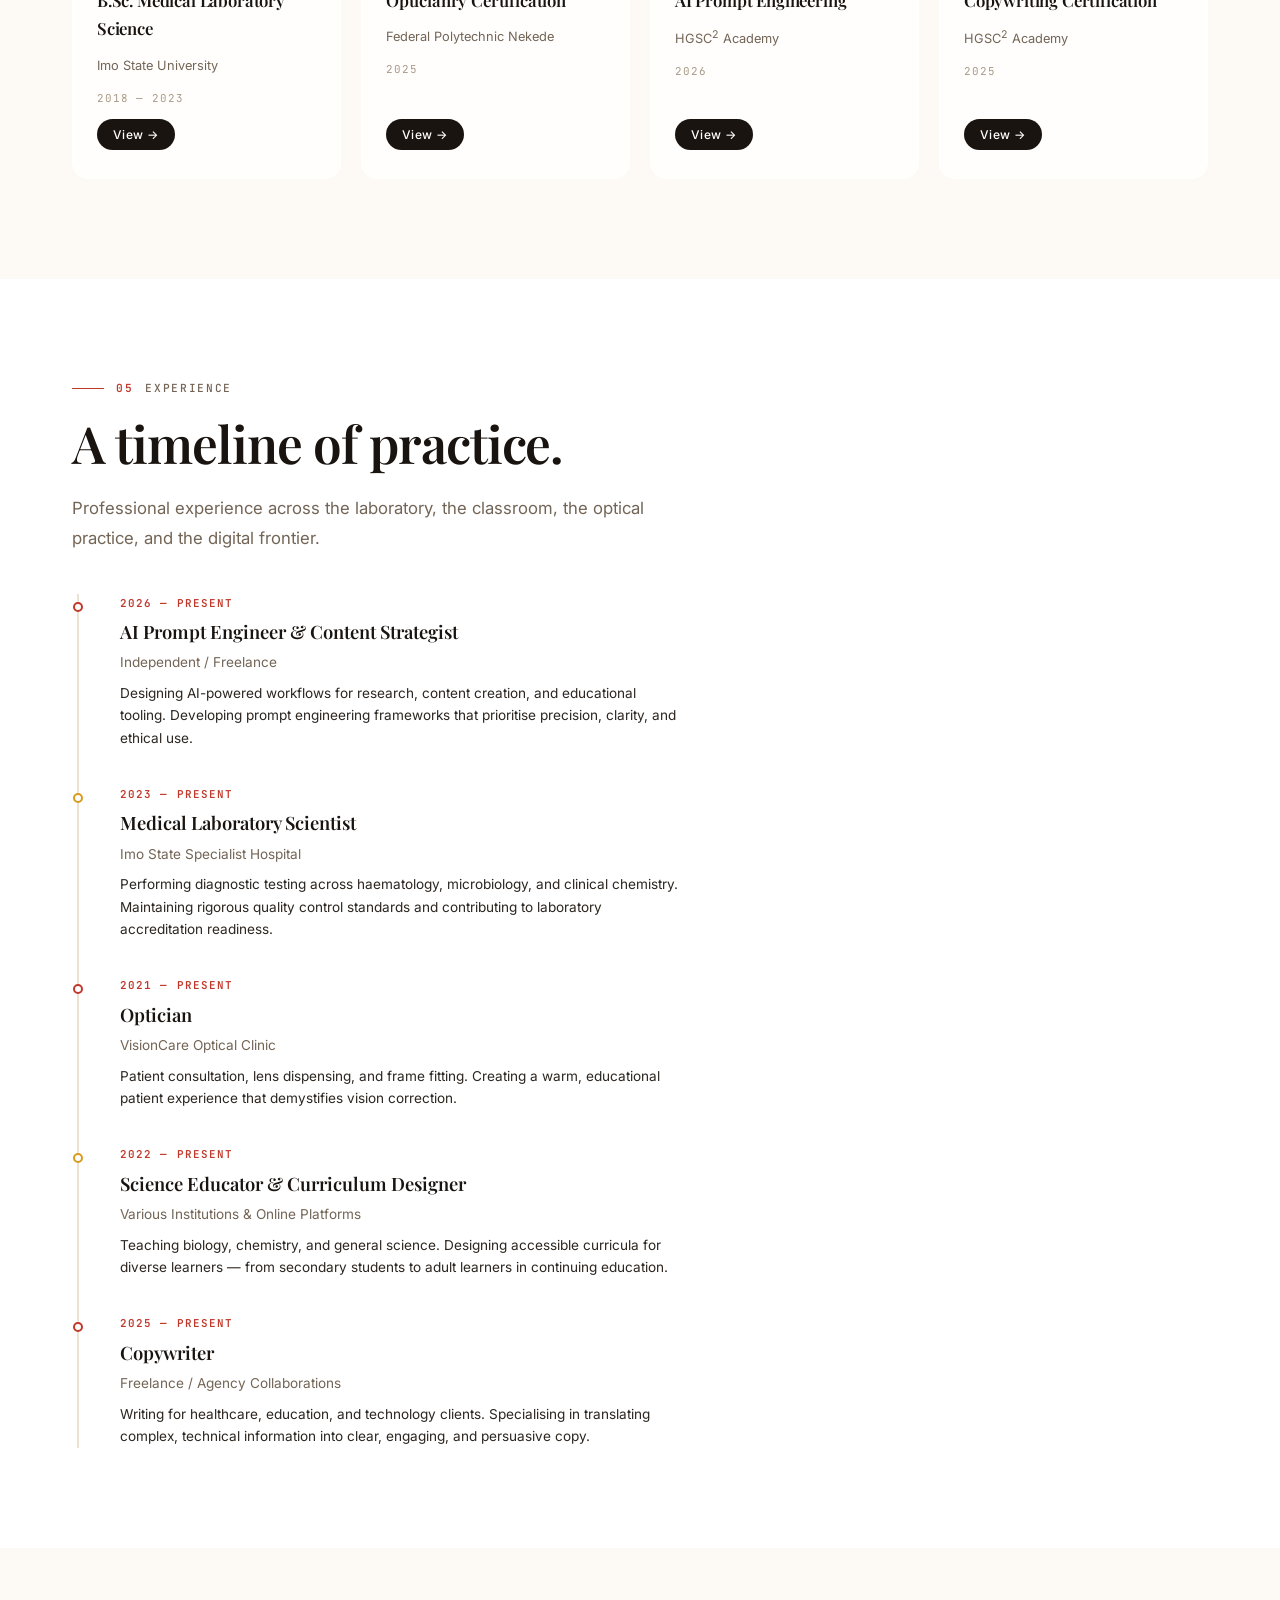
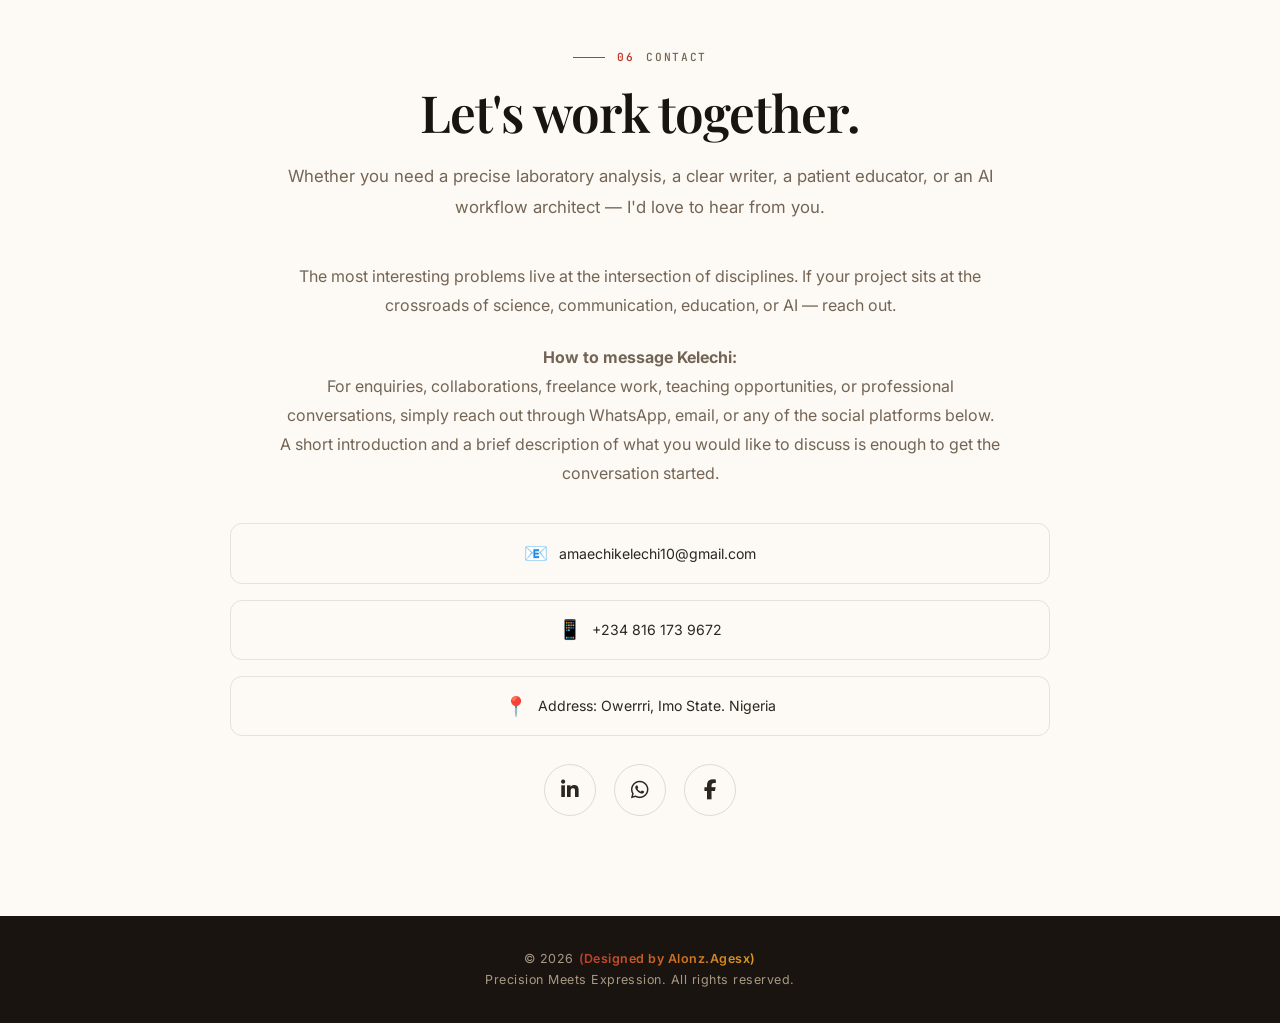
==== commit da189b9f: "Edited comit" ====
--- a/index.html
+++ b/index.html
@@ -357,7 +357,7 @@
     <!-- ==========================================    FOOTER    ========================================== -->
     <footer class="footer">
         <div class="container">
-            <p>© 2025 <span>(Designed by Alonz.Agesx)</span><br> Precision Meets Expression. All rights
+            <p>© 2026 <span>(Designed by Alonz.Agesx)</span><br> Precision Meets Expression. All rights
                 reserved.</p>
         </div>
     </footer> <!-- Fixed WhatsApp Contact Button --> <a href="https://wa.me/2348161739672" class="whatsapp-float"
